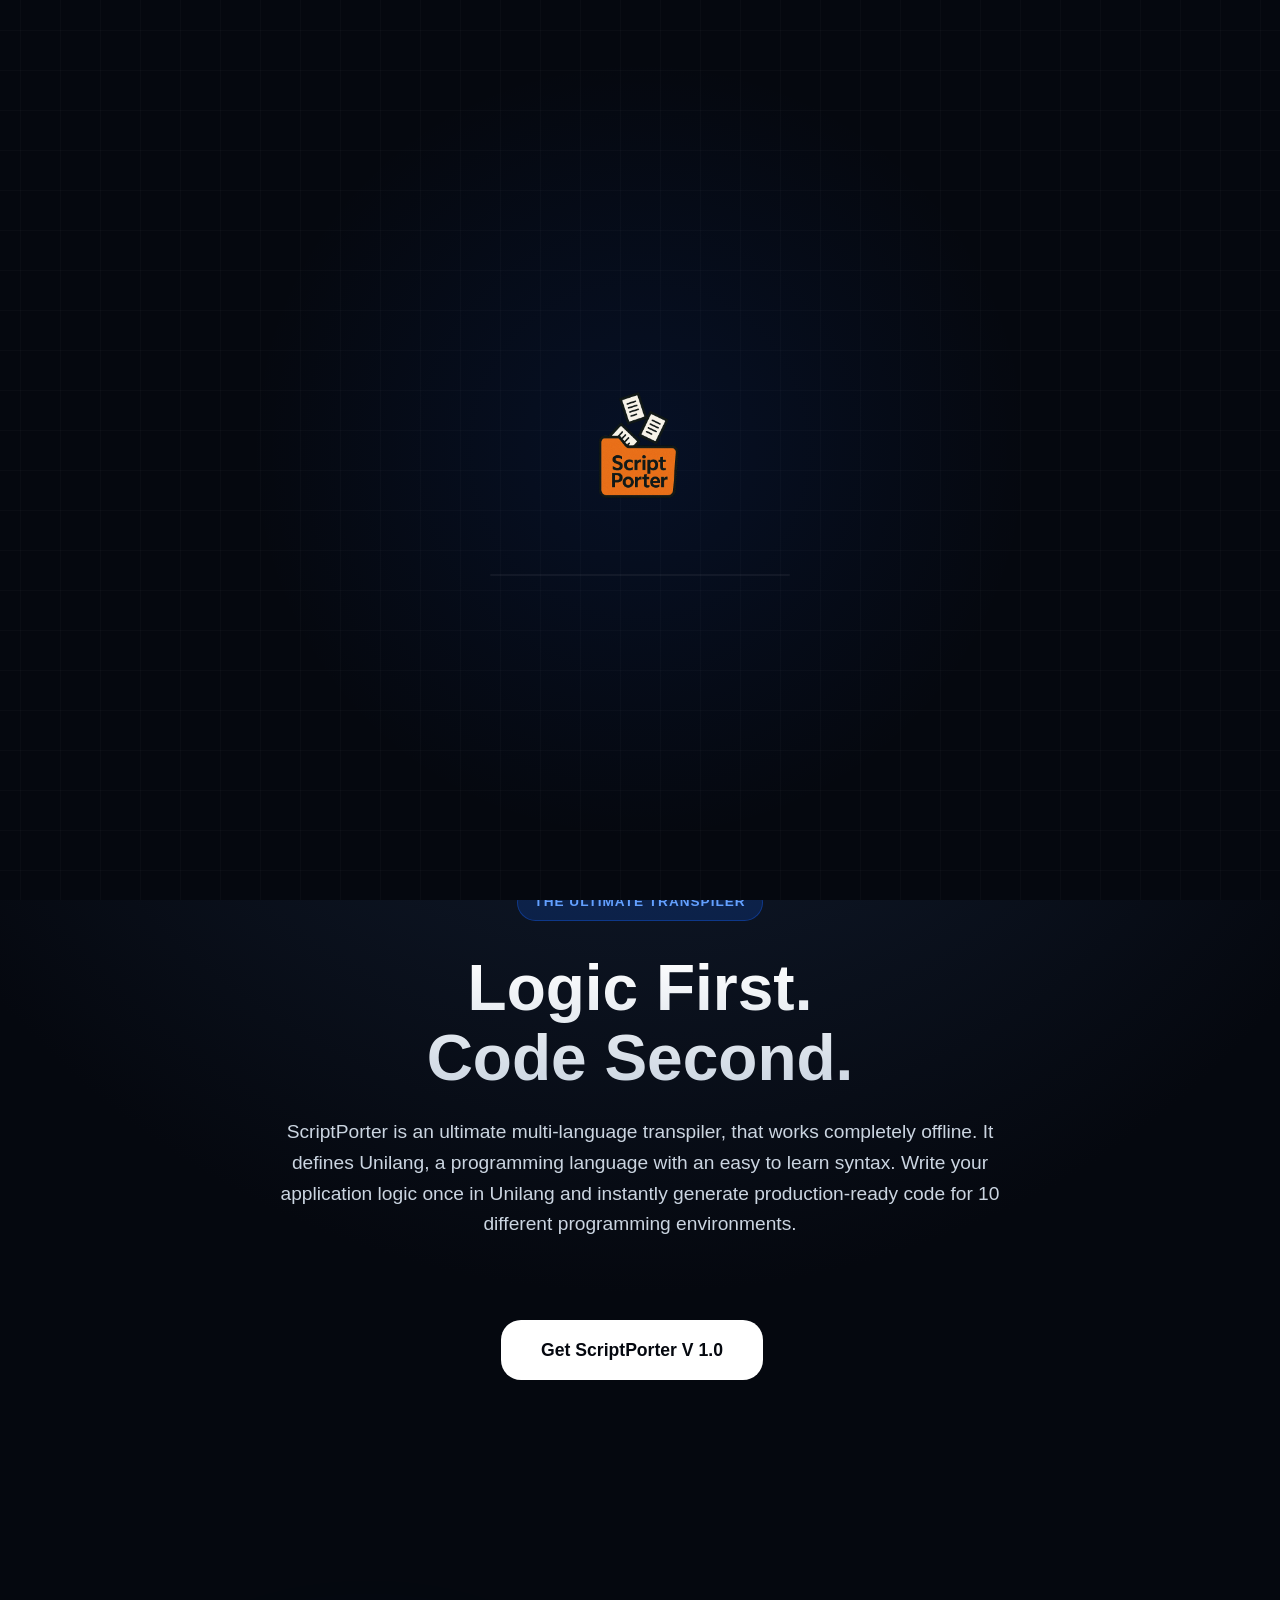
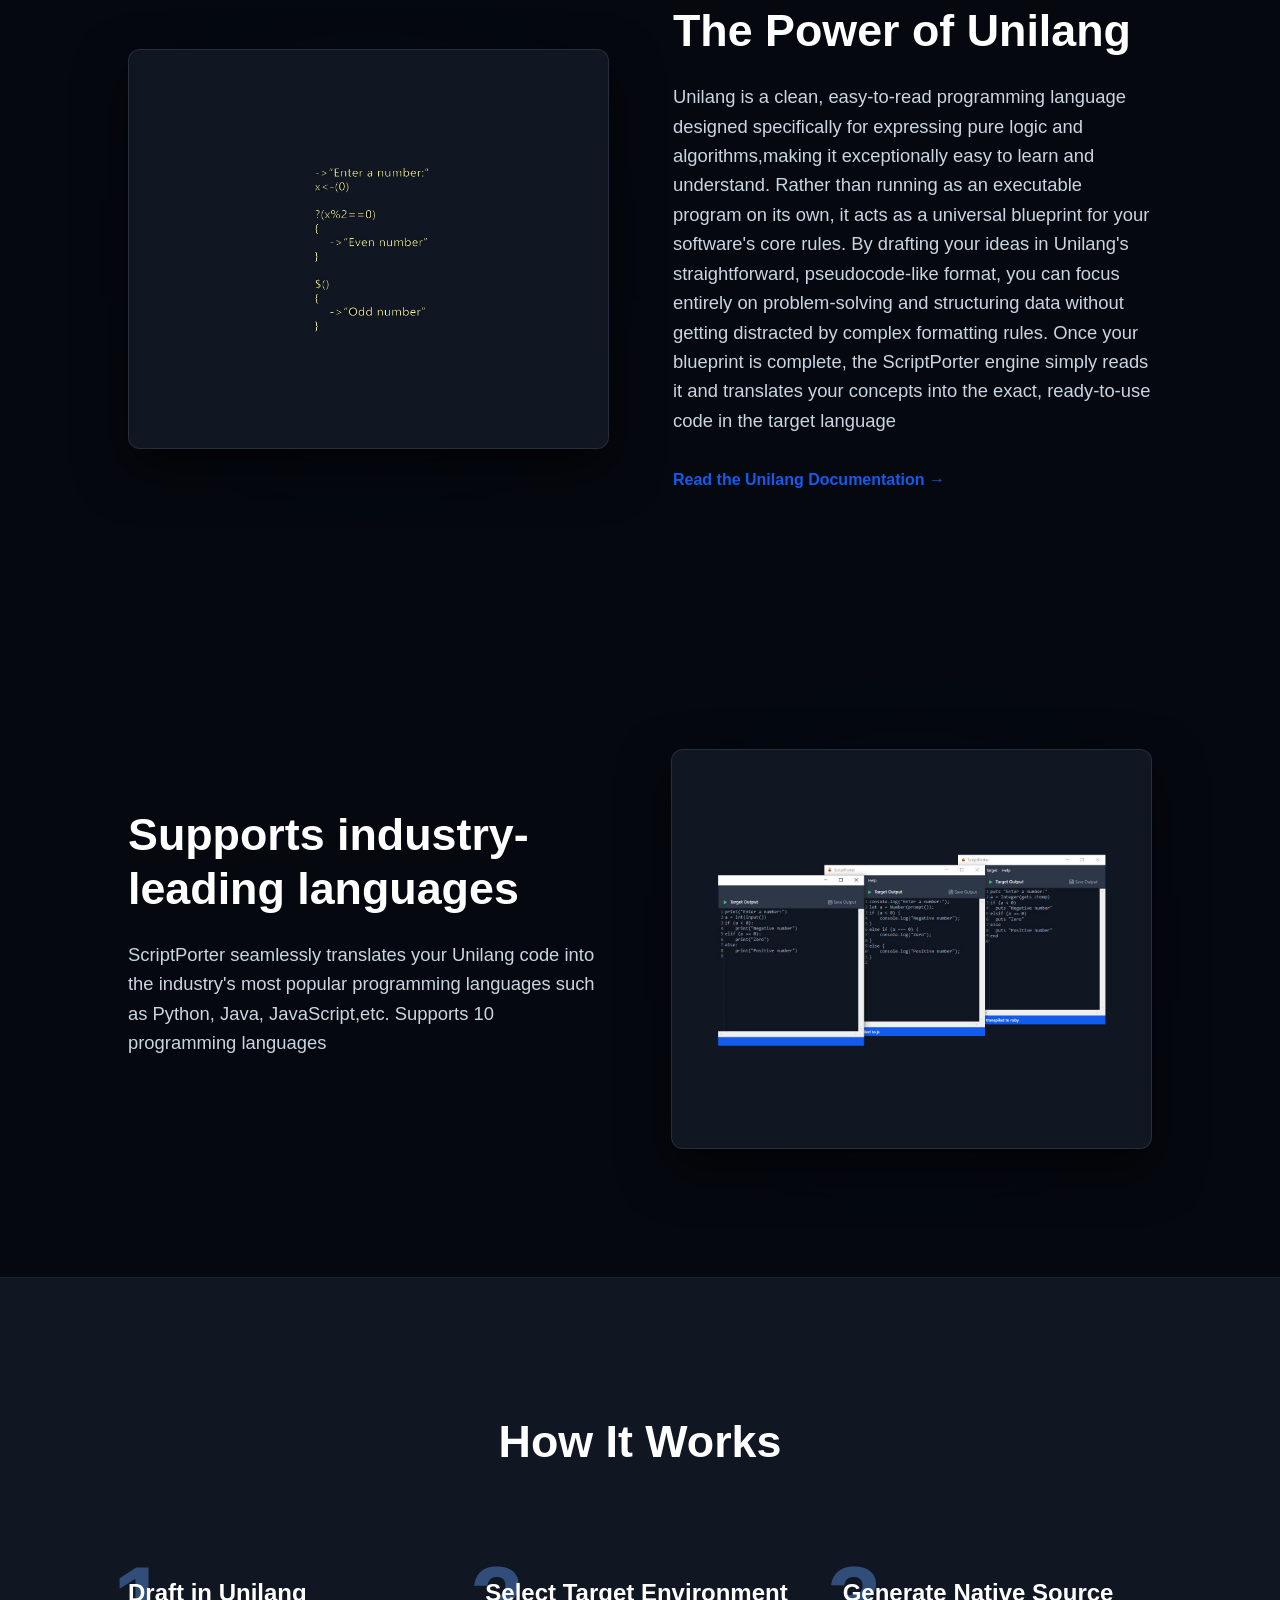
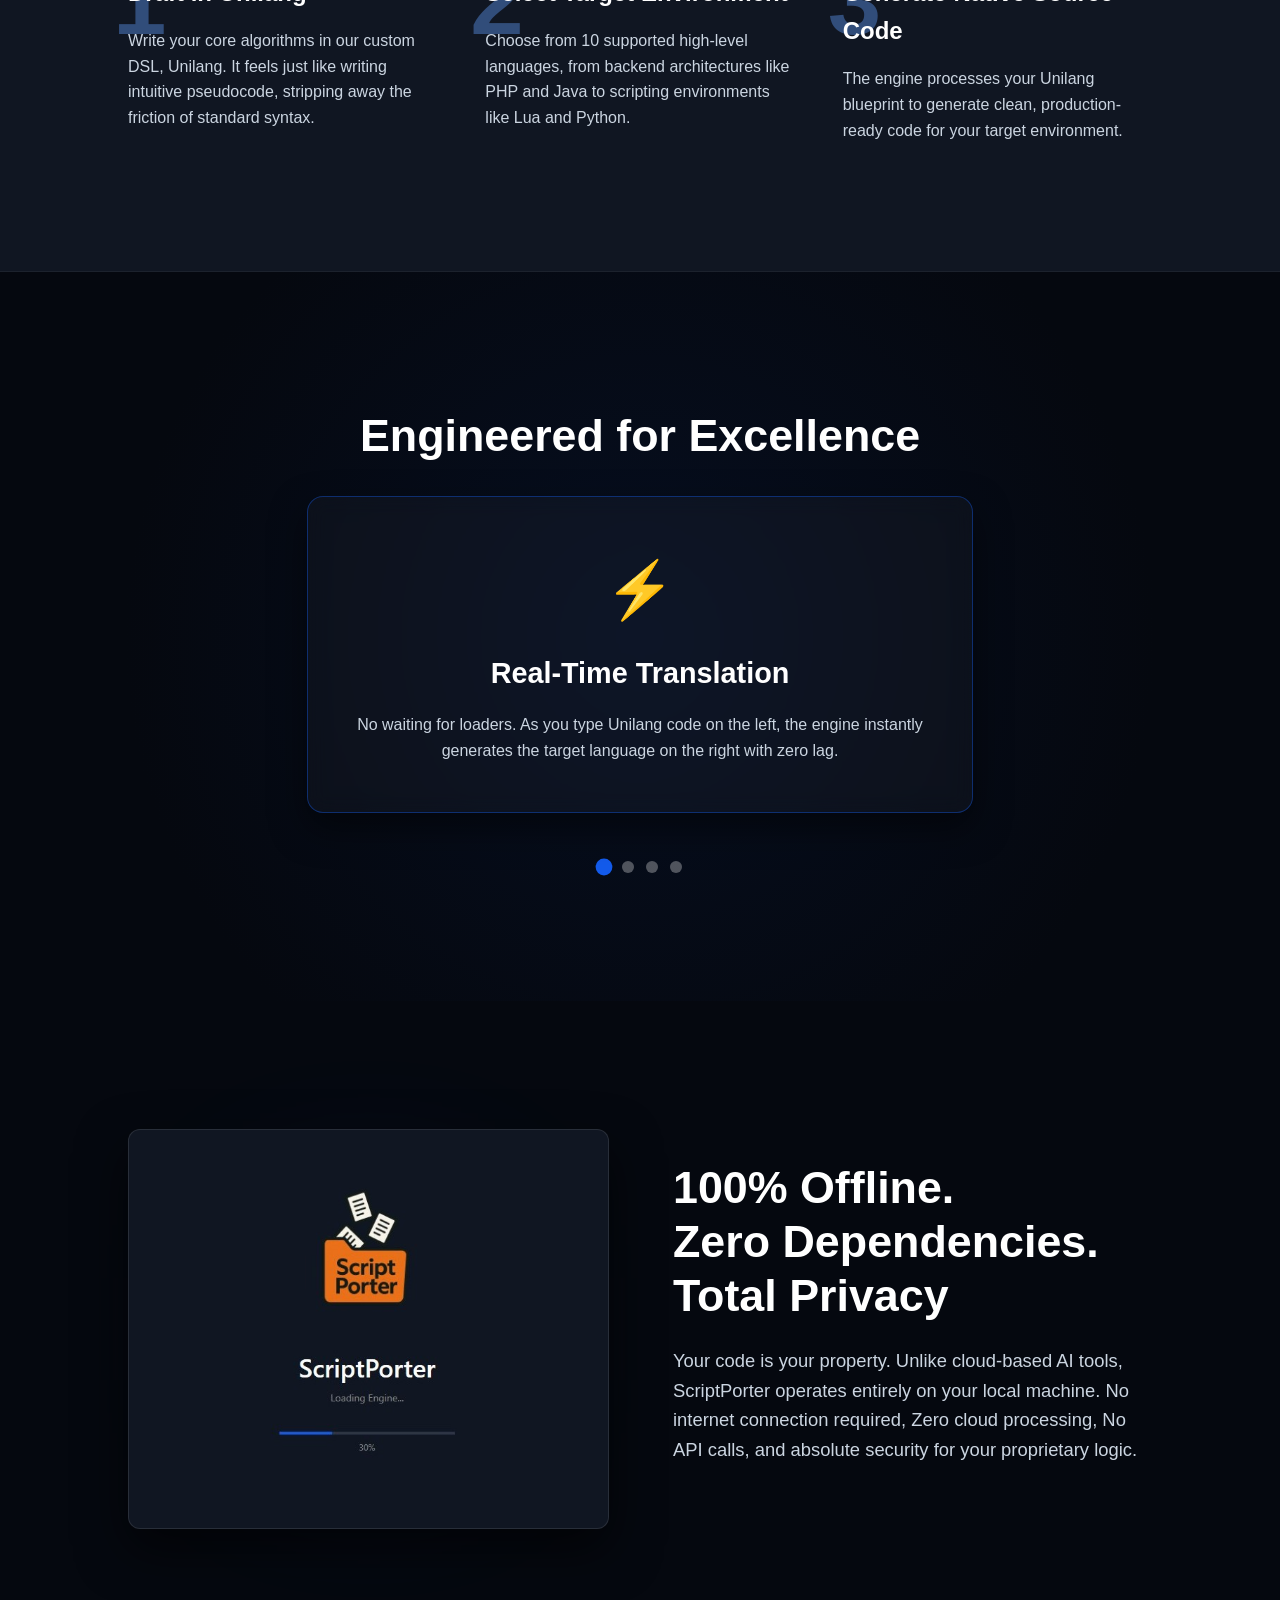
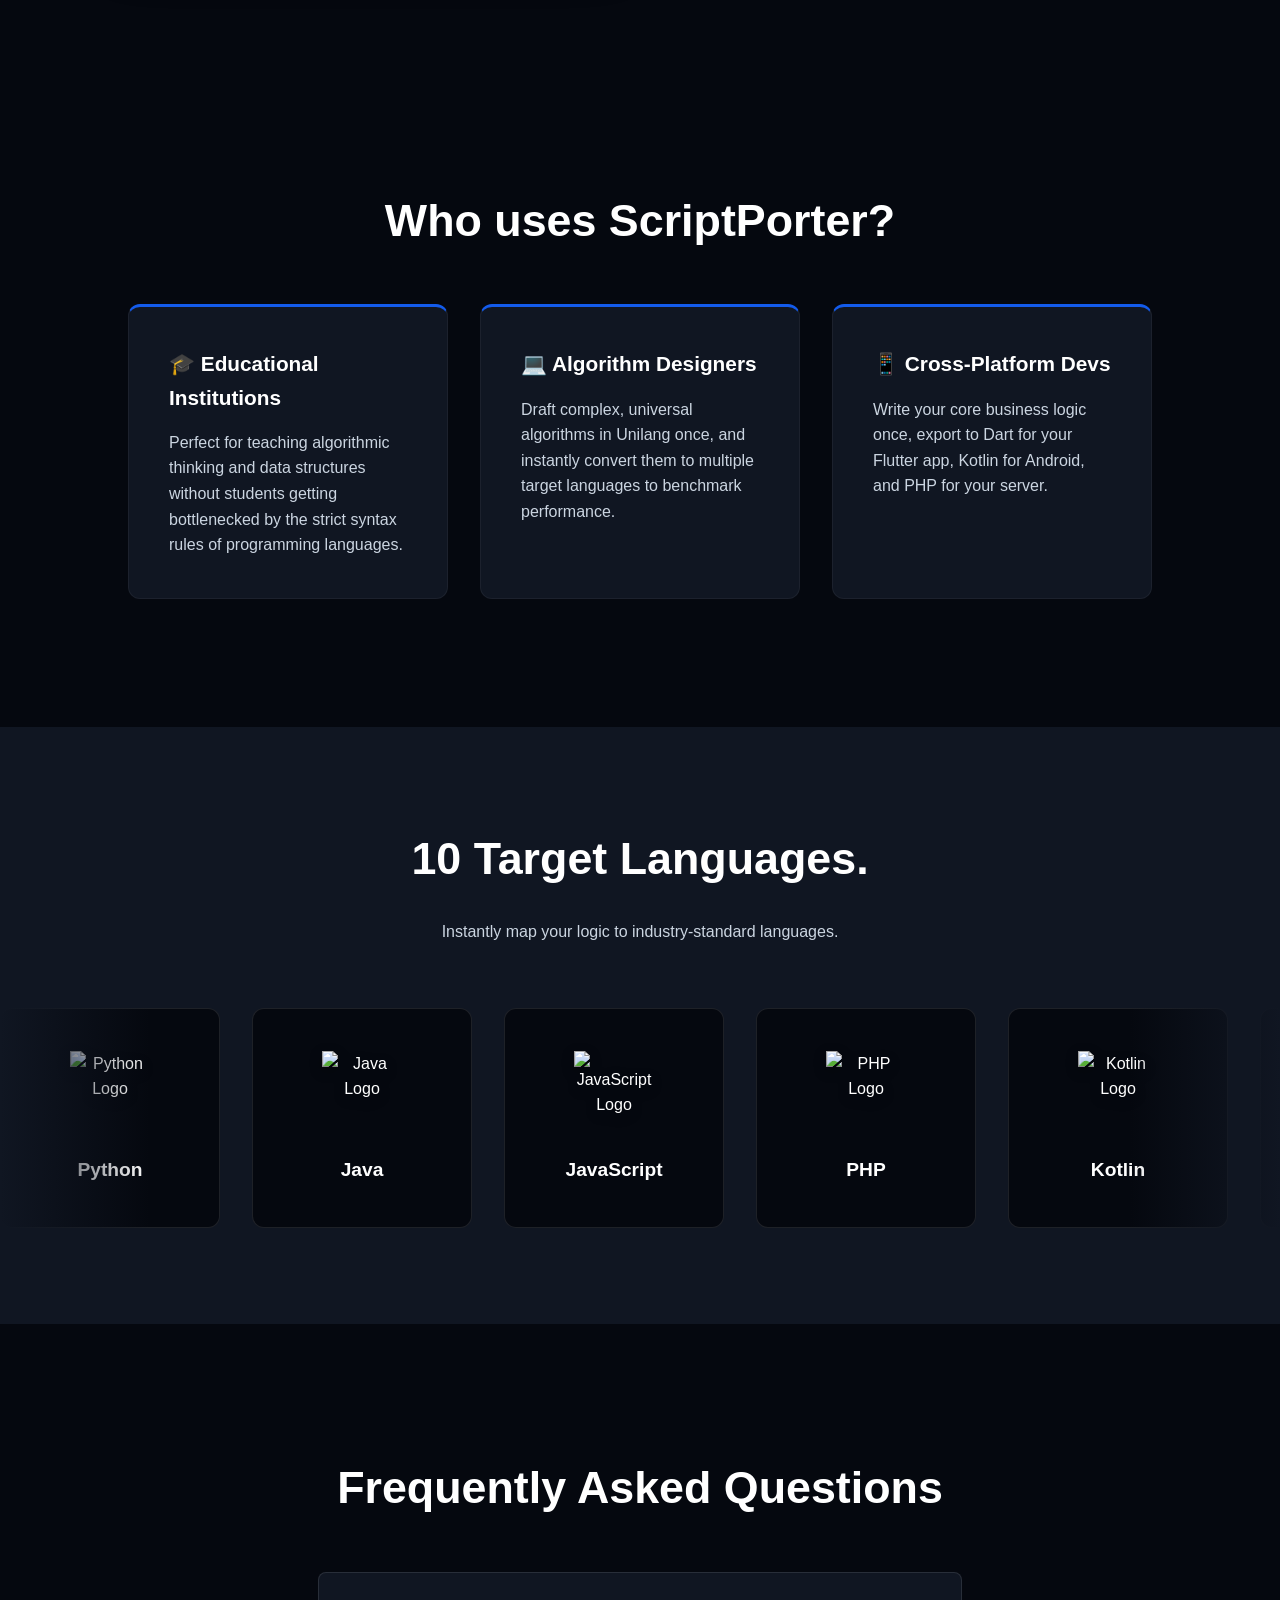
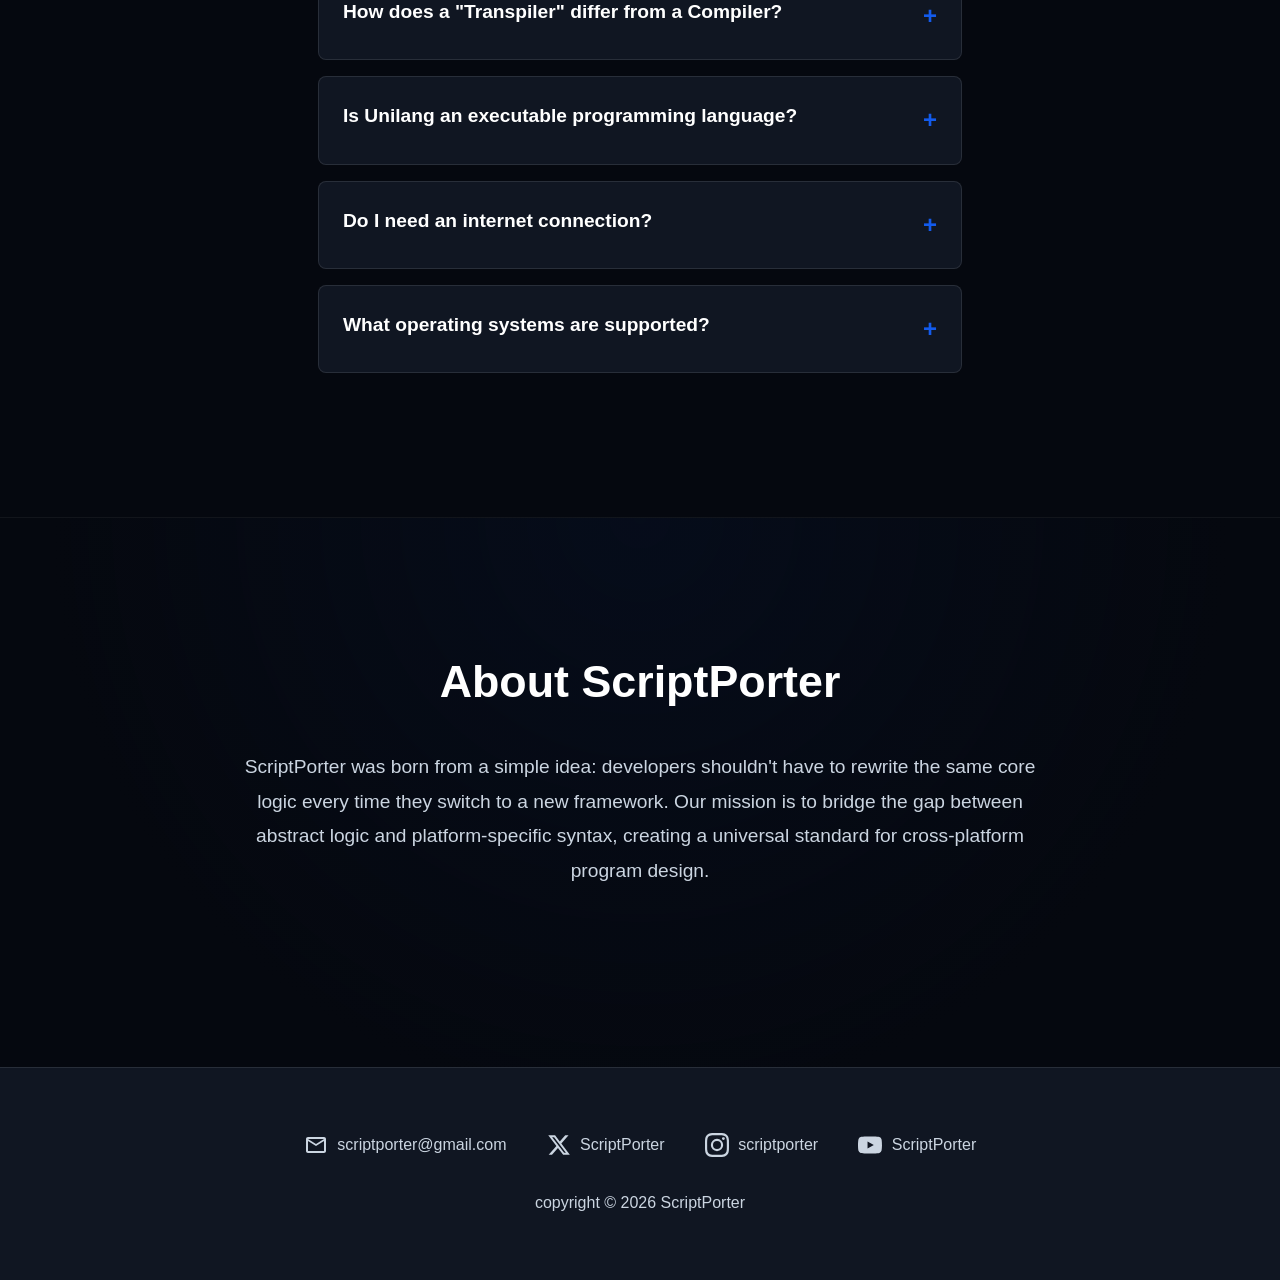
==== index.html @ d557ee8b "Update 2.html" ====
<!DOCTYPE html>
<html lang="en">
<head>
    <meta charset="UTF-8">
    <meta name="viewport" content="width=device-width, initial-scale=1.0">
    <title>ScriptPorter | The Ultimate Translator</title>
    
    <link rel="icon" type="image/x-icon" href="icon.ico">

    <style>
        :root {
            --bg-deep: #05080f;
            --bg-surface: #101622;
            --accent: #135bec;
            --accent-glow: rgba(19, 91, 236, 0.5);
            --text-main: #ffffff;
            --text-muted: #cbd5e1; 
        }

        * {
            margin: 0;
            padding: 0;
            box-sizing: border-box;
            font-family: 'Segoe UI', -apple-system, BlinkMacSystemFont, sans-serif;
        }

        body.loading, body.menu-open, body.modal-open {
            overflow: hidden;
        }

        body {
            background-color: var(--bg-deep);
            color: var(--text-main);
            overflow-x: hidden;
            line-height: 1.6;
        }

        
        #loader-splash {
            position: fixed;
            top: 0;
            left: 0;
            width: 100vw;
            height: 100dvh;
            background-color: var(--bg-deep); 
            background-image: 
                radial-gradient(circle at center, rgba(19, 91, 236, 0.1) 0%, transparent 50%),
                linear-gradient(rgba(255,255,255,0.02) 1px, transparent 1px),
                linear-gradient(90deg, rgba(255,255,255,0.02) 1px, transparent 1px);
            background-size: 100% 100%, 40px 40px, 40px 40px;
            background-position: center center;
            z-index: 9999;
            display: flex;
            justify-content: center;
            align-items: center;
            transition: opacity 0.6s ease-in-out, visibility 0.6s;
        }

        #loader-splash.hidden {
            opacity: 0;
            visibility: hidden;
        }

        .loader-content {
            display: flex;
            flex-direction: column;
            align-items: center;
            gap: 20px;
        }

        .diamond-loader-wrapper {
            position: relative;
            width: 250px; 
            height: 250px; 
            display: flex;
            justify-content: center;
            align-items: center;
        }

        .diamond-svg {
            position: absolute;
            width: 100%;
            height: 100%;
            z-index: 3;
            overflow: visible; 
            animation: diamondRotateScale 2.4s cubic-bezier(0.4, 0, 0.2, 1) forwards;
        }

        .diamond-half {
            filter: drop-shadow(0 0 8px var(--accent));
        }

        .diamond-half.left {
            animation: slideDiamondLeft 0.8s cubic-bezier(0.2, 0.8, 0.2, 1) forwards;
        }

        .diamond-half.right {
            animation: slideDiamondRight 0.8s cubic-bezier(0.2, 0.8, 0.2, 1) forwards;
        }

        @keyframes slideDiamondLeft {
            0% { transform: translateX(-60px); opacity: 0; }
            100% { transform: translateX(0); opacity: 1; }
        }

        @keyframes slideDiamondRight {
            0% { transform: translateX(60px); opacity: 0; }
            100% { transform: translateX(0); opacity: 1; }
        }

        @keyframes diamondRotateScale {
            0%, 35% { transform: scale(0.9) rotate(0deg); opacity: 1; stroke: #135bec; }
            50% { transform: scale(1.1) rotate(90deg); filter: drop-shadow(0 0 20px #63a0ff); opacity: 1; stroke: #ffffff; }
            80% { transform: scale(1.8) rotate(90deg); opacity: 0; stroke: #135bec; }
            100% { transform: scale(1.8) rotate(90deg); opacity: 0; }
        }

        .diamond-spark {
            position: absolute;
            width: 10px; 
            height: 10px;
            background: #ffffff;
            border-radius: 50%;
            box-shadow: 0 0 30px 15px var(--accent);
            opacity: 0;
            z-index: 4;
            animation: sparkFlash 2.4s cubic-bezier(0.2, 0.8, 0.2, 1) forwards;
        }

        @keyframes sparkFlash {
            0%, 31% { transform: scale(0); opacity: 0; }
            34% { transform: scale(1); opacity: 1; } 
            55% { transform: scale(4); opacity: 0; } 
            100% { opacity: 0; }
        }

        .diamond-logo {
            position: absolute;
            width: 160px; 
            height: auto;
            z-index: 2;
            opacity: 0;
            animation: revealLogo 2.4s cubic-bezier(0.4, 0, 0.2, 1) forwards;
        }

        @keyframes revealLogo {
            0%, 40% { transform: scale(0.5); opacity: 0; filter: blur(10px); }
            60% { transform: scale(1.1); opacity: 1; filter: blur(0px) drop-shadow(0 0 20px rgba(19, 91, 236, 0.6)); }
            100% { transform: scale(1); opacity: 1; filter: blur(0px) drop-shadow(0 0 0px transparent); }
        }

        .loader-bar-container {
            width: 300px; 
            height: 2px;
            background: rgba(255, 255, 255, 0.05);
            border-radius: 2px;
            position: relative;
            overflow: hidden;
            margin-top: -20px; 
        }

        .loader-bar-container::after {
            content: '';
            position: absolute;
            top: 0; 
            left: 50%;
            height: 100%;
            width: 0;
            background: var(--accent);
            box-shadow: 0 0 15px var(--accent), 0 0 30px var(--accent);
            transform: translateX(-50%);
            animation: expandBar 2.4s cubic-bezier(0.8, 0, 0.2, 1) forwards;
        }

        @keyframes expandBar {
            0% { width: 0; opacity: 0; }
            30% { opacity: 1; }
            90% { width: 100%; opacity: 1; }
            100% { width: 100%; opacity: 0; } 
        }

    
        header {
            position: fixed;
            top: 0;
            width: 100%;
            padding: 1.2rem 5%;
            display: flex;
            justify-content: space-between;
            align-items: center;
            background: rgba(5, 8, 15, 0.85);
            backdrop-filter: blur(12px);
            -webkit-backdrop-filter: blur(12px);
            border-bottom: 1px solid rgba(255, 255, 255, 0.1);
            z-index: 2000;
        }

        .header-left {
            display: flex;
            align-items: center;
            gap: 20px;
        }

        .menu-toggle {
            display: none;
            width: 28px;
            height: 20px;
            position: relative;
            cursor: pointer;
            z-index: 2001;
        }

        .menu-toggle span {
            display: block;
            position: absolute;
            height: 3px;
            width: 100%;
            background: var(--text-main);
            border-radius: 3px;
            opacity: 1;
            left: 0;
            transform: rotate(0deg);
            transition: 0.3s ease-in-out;
        }

        .menu-toggle span:nth-child(1) { top: 0px; }
        .menu-toggle span:nth-child(2) { top: 8px; }
        .menu-toggle span:nth-child(3) { top: 16px; }

        .menu-toggle.active span:nth-child(1) { top: 8px; transform: rotate(135deg); }
        .menu-toggle.active span:nth-child(2) { opacity: 0; left: -20px; }
        .menu-toggle.active span:nth-child(3) { top: 8px; transform: rotate(-135deg); }

        .logo {
            font-size: 1.5rem;
            font-weight: 700;
            color: var(--text-main);
            text-decoration: none;
            letter-spacing: 1px;
        }

        .nav-links {
            display: flex;
            gap: 2.5rem;
            align-items: center;
        }

        .nav-links a {
            color: var(--text-muted);
            text-decoration: none;
            font-size: 0.95rem;
            font-weight: 500;
            transition: color 0.3s;
            cursor: pointer;
        }

        .nav-links a:hover { color: var(--text-main); }

        .btn-download {
            display: inline-block;
            background: var(--text-main);
            color: var(--bg-deep) !important;
            padding: 0.5rem 1.2rem;
            border-radius: 20px;
            font-weight: 600;
            text-decoration: none; 
            transition: all 0.3s ease;
        }

        .btn-download:hover {
            background: var(--accent);
            color: var(--text-main) !important;
            box-shadow: 0 0 15px var(--accent-glow);
        }

        
        .mobile-nav-overlay {
            position: fixed;
            top: 0;
            left: 0;
            width: 100vw;
            height: 100vh;
            background: rgba(5, 8, 15, 0.98);
            backdrop-filter: blur(20px);
            -webkit-backdrop-filter: blur(20px);
            z-index: 1500;
            display: flex;
            flex-direction: column;
            justify-content: center;
            align-items: center;
            gap: 2.5rem;
            opacity: 0;
            visibility: hidden;
            transition: opacity 0.4s ease, visibility 0.4s;
        }

        .mobile-nav-overlay.active { opacity: 1; visibility: visible; }
        .mobile-nav-overlay a { color: var(--text-main); font-size: 1.8rem; font-weight: 600; text-decoration: none; transition: color 0.3s, transform 0.3s; cursor: pointer; }
        .mobile-nav-overlay a:hover { color: var(--accent); transform: scale(1.1); }
        .mobile-nav-overlay .btn-download { margin-top: 1rem; font-size: 1.3rem; padding: 0.8rem 2.5rem; }

        
        .modal-overlay {
            position: fixed;
            top: 0; left: 0;
            width: 100vw; height: 100vh;
            background: rgba(5, 8, 15, 0.85);
            backdrop-filter: blur(10px);
            -webkit-backdrop-filter: blur(10px);
            z-index: 3000;
            display: flex;
            justify-content: center;
            align-items: center;
            opacity: 0;
            visibility: hidden;
            transition: opacity 0.4s ease, visibility 0.4s ease;
        }

        .modal-overlay.active { opacity: 1; visibility: visible; }

        .modal-box {
            background: var(--bg-surface);
            padding: 3rem 2.5rem;
            border-radius: 16px;
            border: 1px solid rgba(255, 255, 255, 0.1);
            max-width: 500px;
            width: 90%;
            text-align: center;
            box-shadow: 0 25px 50px rgba(0,0,0,0.6);
            transform: translateY(30px) scale(0.95);
            transition: transform 0.4s cubic-bezier(0.2, 0.8, 0.2, 1);
        }

        .modal-overlay.active .modal-box { transform: translateY(0) scale(1); }

        .modal-icon {
            font-size: 3rem;
            margin-bottom: 1rem;
            animation: floatHeart 2s ease-in-out infinite alternate;
        }

        @keyframes floatHeart {
            0% { transform: translateY(0); }
            100% { transform: translateY(-8px); }
        }

        .modal-box h3 { color: var(--text-main); font-size: 1.6rem; margin-bottom: 1rem; line-height: 1.3; }
        .modal-box p { color: var(--text-muted); margin-bottom: 1.5rem; font-size: 1.05rem; line-height: 1.6; }
        .modal-box strong { color: var(--text-main); }

        .modal-actions {
            display: flex;
            justify-content: center;
            gap: 1.2rem;
            margin-top: 2rem;
            flex-wrap: wrap;
        }

        .btn-cancel {
            background: transparent;
            color: var(--text-main);
            border: 1px solid rgba(255, 255, 255, 0.2);
            padding: 0.8rem 1.8rem;
            border-radius: 30px;
            cursor: pointer;
            font-size: 1rem;
            font-weight: 600;
            transition: all 0.3s;
        }

        .btn-cancel:hover { background: rgba(255, 255, 255, 0.1); }

        .btn-proceed {
            background: var(--accent);
            color: var(--text-main);
            padding: 0.8rem 1.8rem;
            border-radius: 30px;
            text-decoration: none;
            font-size: 1rem;
            font-weight: 600;
            transition: all 0.3s;
            box-shadow: 0 0 15px var(--accent-glow);
        }

        .btn-proceed:hover {
            transform: translateY(-2px);
            box-shadow: 0 0 25px var(--accent-glow);
        }

        
        section {
            min-height: auto;
            display: flex;
            flex-direction: column;
            justify-content: center;
            padding: 6rem 10%;
            position: relative;
        }

        
        .hero {
            text-align: center;
            align-items: center;
            background: radial-gradient(circle at 50% 30%, #152238 0%, var(--bg-deep) 70%);
            isolation: isolate; 
            padding-top: 10rem;
            min-height: 100vh;
        }

        .hero-logo {
            width: 700px;
            max-width: 90vw; 
            height: auto;
            margin-bottom: 1.5rem;
            filter: drop-shadow(0 0 25px rgba(19, 91, 236, 0.6)); 
        }

        .hero-badge {
            background: rgba(19, 91, 236, 0.2);
            color: #63a0ff;
            padding: 0.4rem 1rem;
            border-radius: 50px;
            font-size: 0.85rem;
            font-weight: 600;
            letter-spacing: 1px;
            margin-bottom: 2rem;
            border: 1px solid rgba(19, 91, 236, 0.4);
        }

        .hero h1 {
            font-size: 4rem;
            line-height: 1.1;
            font-weight: 800;
            margin-bottom: 1.5rem;
            background: linear-gradient(180deg, #ffffff 0%, #cbd5e1 100%);
            -webkit-background-clip: text;
            -webkit-text-fill-color: transparent;
        }

        .hero p {
            font-size: 1.2rem;
            color: var(--text-muted);
            max-width: 750px;
            margin-bottom: 3rem;
        }

       
        .showcase {
            display: flex;
            flex-direction: row;
            align-items: center;
            gap: 4rem;
            padding: 8rem 10%;
        }

        .showcase.reverse { flex-direction: row-reverse; }
        .showcase-content { flex: 1; }
        .showcase-content h2 { font-size: 2.8rem; margin-bottom: 1.5rem; line-height: 1.2; }
        .showcase-content p { font-size: 1.15rem; color: var(--text-muted); margin-bottom: 2rem; }

        .showcase-visual {
            flex: 1;
            height: 400px;
            background: var(--bg-surface);
            border-radius: 12px;
            border: 1px solid rgba(255, 255, 255, 0.1);
            box-shadow: 0 20px 50px rgba(0,0,0,0.6);
            display: flex;
            align-items: center;
            justify-content: center;
            position: relative;
        }

        .showcase-visual::before {
            content: '';
            position: absolute;
            width: 150px;
            height: 150px;
            background: var(--accent);
            filter: blur(100px);
            opacity: 0.35;
            z-index: -1;
        }

       
        .showcase-visual img {
            width: 100%;
            height: 100%;
            object-fit: contain; 
            padding: 1.5rem;
            border-radius: 11px; 
            position: relative;
            z-index: 1; 
        }

       
        .how-it-works {
            text-align: center;
            background: var(--bg-surface);
            padding: 8rem 10%;
            border-top: 1px solid rgba(255,255,255,0.05);
            border-bottom: 1px solid rgba(255,255,255,0.05);
        }

        .how-it-works h2 { font-size: 2.8rem; margin-bottom: 3rem; }
        .steps-grid { display: grid; grid-template-columns: repeat(auto-fit, minmax(250px, 1fr)); gap: 3rem; margin-top: 3rem; }
        .step-card { text-align: left; position: relative; }
        .step-number { font-size: 6rem; font-weight: 900; color: rgba(99, 160, 255, 0.4); position: absolute; top: -50px; left: -15px; z-index: 0; }
        .step-card h3 { font-size: 1.5rem; margin-bottom: 1rem; position: relative; z-index: 1; }
        .step-card p { color: var(--text-muted); position: relative; z-index: 1; }

     
        .feature-carousel-section {
            text-align: center;
            background: radial-gradient(circle at center, rgba(19, 91, 236, 0.08) 0%, var(--bg-deep) 70%);
            padding: 8rem 10%;
        }

        .feature-carousel-section h2 { font-size: 2.8rem; margin-bottom: 1.5rem; }

        .carousel-container {
            max-width: 800px;
            margin: 0 auto;
            display: grid; 
            grid-template-areas: "stack"; 
            touch-action: pan-y; 
            cursor: grab;
        }
        
        .carousel-container:active { cursor: grabbing; }

        .carousel-slide {
            grid-area: stack;
            opacity: 0;
            transform: translateY(30px) scale(0.95);
            transition: all 0.6s cubic-bezier(0.25, 0.1, 0.25, 1);
            pointer-events: none;
            background: rgba(255, 255, 255, 0.03);
            border: 1px solid rgba(255, 255, 255, 0.1);
            border-radius: 16px;
            padding: 3rem 2rem;
            display: flex;
            flex-direction: column;
            justify-content: center;
            align-items: center;
            text-align: center;
            backdrop-filter: blur(10px);
        }

        .carousel-slide.active {
            opacity: 1;
            transform: translateY(0) scale(1);
            pointer-events: all;
            box-shadow: 0 15px 35px rgba(0,0,0,0.5);
            border-color: rgba(19, 91, 236, 0.4);
            z-index: 2; 
        }

        .carousel-icon { font-size: 3.5rem; margin-bottom: 1rem; }
        .carousel-slide h3 { font-size: 1.8rem; margin-bottom: 1rem; }
        .carousel-slide p { color: var(--text-muted); max-width: 600px; }

        .carousel-dots {
            display: flex;
            justify-content: center;
            gap: 12px;
            margin-top: 3rem;
        }

        .dot {
            cursor: pointer;
            height: 12px;
            width: 12px;
            background-color: rgba(255, 255, 255, 0.3);
            border-radius: 50%;
            transition: all 0.3s ease;
        }

        .dot.active, .dot:hover { background-color: var(--accent); transform: scale(1.4); }

        
        .audience-section { padding: 8rem 10%; text-align: center; }
        .audience-section h2 { font-size: 2.8rem; margin-bottom: 3rem; }
        .audience-grid { display: grid; grid-template-columns: repeat(auto-fit, minmax(280px, 1fr)); gap: 2rem; }

        .audience-card {
            background: var(--bg-surface);
            padding: 2.5rem;
            border-radius: 12px;
            border-top: 3px solid var(--accent);
            text-align: left;
            border-left: 1px solid rgba(255,255,255,0.05);
            border-right: 1px solid rgba(255,255,255,0.05);
            border-bottom: 1px solid rgba(255,255,255,0.05);
        }

        .audience-card h3 { font-size: 1.3rem; margin-bottom: 1rem; color: var(--text-main); }
        .audience-card p { color: var(--text-muted); font-size: 1rem; }

        
        .marquee-section { padding: 6rem 0; text-align: center; overflow: hidden; background: var(--bg-surface); }
        .marquee-section h2 { font-size: 2.8rem; margin-bottom: 1.5rem; }
        .marquee-section p { color: var(--text-muted); margin-bottom: 4rem; }

        .marquee-container { width: 100vw; overflow: hidden; position: relative; }
        .marquee-container::before, .marquee-container::after { content: ''; position: absolute; top: 0; width: 150px; height: 100%; z-index: 2; pointer-events: none; }
        .marquee-container::before { left: 0; background: linear-gradient(to right, var(--bg-surface) 0%, transparent 100%); }
        .marquee-container::after { right: 0; background: linear-gradient(to left, var(--bg-surface) 0%, transparent 100%); }
        .marquee-track { display: flex; gap: 2rem; width: max-content; animation: scroll-left 35s linear infinite; }
        .marquee-track:hover { animation-play-state: paused; }

        .marquee-card {
            width: 220px;
            height: 220px;
            background: var(--bg-deep);
            border: 1px solid rgba(255, 255, 255, 0.1);
            border-radius: 12px;
            padding: 1.5rem;
            display: flex;
            flex-direction: column;
            align-items: center;
            justify-content: center;
            gap: 1.5rem;
            transition: transform 0.3s ease, border-color 0.3s ease;
        }

        .marquee-card:hover { transform: translateY(-5px); border-color: var(--accent); }
        .marquee-card img { width: 80px; height: 80px; object-fit: contain; filter: drop-shadow(0 4px 6px rgba(0,0,0,0.3)); }
        .marquee-card h3 { color: var(--text-main); font-size: 1.2rem; margin: 0; }

        @keyframes scroll-left { 0% { transform: translateX(0); } 100% { transform: translateX(-50%); } }

       
        .faq-section { padding: 8rem 10%; max-width: 900px; margin: 0 auto; }
        .faq-section h2 { text-align: center; font-size: 2.8rem; margin-bottom: 3rem; }
        details { background: var(--bg-surface); margin-bottom: 1rem; border-radius: 8px; border: 1px solid rgba(255,255,255,0.1); }
        summary { padding: 1.5rem; font-size: 1.2rem; font-weight: 600; cursor: pointer; list-style: none; display: flex; justify-content: space-between; }
        summary::-webkit-details-marker { display: none; }
        summary::after { content: '+'; color: var(--accent); font-size: 1.5rem; }
        details[open] summary::after { content: '-'; }
        details p { padding: 0 1.5rem 1.5rem; color: var(--text-muted); border-top: 1px solid rgba(255,255,255,0.05); margin-top: 1rem; padding-top: 1rem; }

        
        .about-section { padding: 8rem 10%; text-align: center; background: radial-gradient(circle at top, rgba(19, 91, 236, 0.05) 0%, var(--bg-deep) 70%); border-top: 1px solid rgba(255, 255, 255, 0.05); }
        .about-section h2 { font-size: 2.8rem; margin-bottom: 2rem; }
        .about-section p { font-size: 1.2rem; color: var(--text-muted); max-width: 800px; margin: 0 auto; line-height: 1.8; }
        .dev-team { display: flex; justify-content: center; gap: 2.5rem; margin-top: 4rem; flex-wrap: wrap; }
        
        .dev-profile {
            background: var(--bg-surface);
            padding: 2rem 3rem;
            border-radius: 12px;
            border: 1px solid rgba(255, 255, 255, 0.1);
            min-width: 220px;
            transition: transform 0.3s ease, border-color 0.3s ease;
        }

        .dev-profile:hover { transform: translateY(-5px); border-color: var(--accent); }
        .dev-profile h4 { color: var(--text-main); font-size: 1.3rem; margin-bottom: 0.5rem; }
        .dev-profile span { color: var(--accent); font-size: 0.85rem; font-weight: 700; text-transform: uppercase; letter-spacing: 1px; }

        
        .reveal { opacity: 0; transform: translateY(40px); transition: all 0.8s ease; }
        .reveal.active { opacity: 1; transform: translateY(0); }
        footer { text-align: center; padding: 4rem 2rem; color: var(--text-muted); border-top: 1px solid rgba(255, 255, 255, 0.1); background: var(--bg-surface); }
        
       
        .social-links { 
            display: flex; 
            justify-content: center; 
            flex-wrap: wrap;
            gap: 2.5rem; 
            margin-bottom: 2rem; 
        }
        .social-link-item {
            display: flex;
            align-items: center;
            gap: 0.6rem;
            color: var(--text-muted);
            text-decoration: none;
            font-size: 1rem;
            font-weight: 500;
            transition: color 0.3s ease;
        }
        .social-icon { 
            fill: currentColor; 
            width: 24px; 
            height: 24px; 
            transition: transform 0.3s ease, filter 0.3s ease; 
        }
        .social-link-item:hover { color: var(--accent); }
        .social-link-item:hover .social-icon { transform: translateY(-4px); filter: drop-shadow(0 4px 8px rgba(19, 91, 236, 0.4)); }

        .action-link { color: var(--accent); text-decoration: none; font-weight: 600; border-bottom: 2px solid transparent; transition: all 0.3s; }
        .action-link:hover { border-bottom-color: var(--accent); }

        @media (max-width: 900px) {
            .hero h1 { font-size: 3rem; }
            .showcase, .showcase.reverse { flex-direction: column; text-align: center; }
            .nav-links { display: none !important; }
            .menu-toggle { display: block !important; }
            .social-links { gap: 1.5rem; flex-direction: column; align-items: center; }
        }
    </style>
</head>
<body class="loading">

    <div id="loader-splash">
        <div class="loader-content">
            <div class="diamond-loader-wrapper">
                <svg class="diamond-svg" viewBox="0 0 100 100">
                    <path class="diamond-half left" d="M 50 4 L 4 50 L 50 96" fill="none" stroke="#135bec" stroke-width="4" stroke-linecap="round" stroke-linejoin="round"/>
                    <path class="diamond-half right" d="M 50 4 L 96 50 L 50 96" fill="none" stroke="#135bec" stroke-width="4" stroke-linecap="round" stroke-linejoin="round"/>
                </svg>
                <div class="diamond-spark"></div>
                <img src="logo.png" alt="Loading ScriptPorter" class="diamond-logo">
            </div>
            <div class="loader-bar-container"></div>
        </div>
    </div>

    <div class="modal-overlay" id="donate-modal">
        <div class="modal-box">
            <div class="modal-icon">❤️</div>
            <h3>Thank you for your generosity!</h3>
            <p>ScriptPorter is 100% free and we do not accept donations for ourselves.</p>
            <p>However, if you would like to support a great cause, we encourage you to donate to the <strong>International Rescue Committee (IRC)</strong> to help families affected by crises around the world.</p>
            <div class="modal-actions">
                <button class="btn-cancel" id="close-modal">Maybe Later</button>
                <a href="https://help.rescue.org/donate" target="_blank" class="btn-proceed" id="proceed-donate">Proceed to IRC</a>
            </div>
        </div>
    </div>

    <header>
        <div class="header-left">
            <div class="menu-toggle" id="mobile-menu-btn">
                <span></span>
                <span></span>
                <span></span>
            </div>
            <a href="#" class="logo">ScriptPorter</a>
        </div>

        <nav class="nav-links">
            <a href="#about">About</a>
            <a href="Documentation.pdf" target="_blank">Learn Unilang</a>
            <a href="#donate" class="donate-trigger">Donate</a>
            <a href="download.html" class="btn-download">Download Now</a>
        </nav>
    </header>

    <div class="mobile-nav-overlay" id="mobile-nav">
        <a href="#about" class="mobile-link">About</a>
        <a href="Documentation.pdf" target="_blank" class="mobile-link">Learn Unilang</a>
        <a href="#donate" class="mobile-link donate-trigger">Donate</a>
        <a href="download.html" class="mobile-link btn-download">Download Free</a>
    </div>

    <section class="hero reveal">
        <img src="logo.png" alt="ScriptPorter Engine" class="hero-logo" onerror="this.style.display='none'">
        
        <div class="hero-badge">THE ULTIMATE TRANSPILER</div>
        <h1>Logic First.<br>Code Second.</h1>
        <p>ScriptPorter is an ultimate multi-language transpiler, that works completely offline. It defines Unilang, a programming language with an easy to learn syntax. Write your application logic once in Unilang and instantly generate production-ready code for 10 different programming environments.</p>

        <div style="margin-top: 2rem;">
            <a href="download.html" class="btn-download" style="padding: 1rem 2.5rem; font-size: 1.1rem; margin-right: 1rem;">Get ScriptPorter V 1.0</a>
        </div>
    </section>

    <section class="showcase reverse reveal">
        <div class="showcase-content">
            <h2>The Power of Unilang</h2>
            <p>Unilang is a clean, easy-to-read programming language designed specifically for expressing pure logic and algorithms,making it exceptionally easy to learn and understand. Rather than running as an executable program on its own, it acts as a universal blueprint for your software's core rules.
By drafting your ideas in Unilang's straightforward, pseudocode-like format, you can focus entirely on problem-solving and structuring data without getting distracted by complex formatting rules. 
Once your blueprint is complete, the ScriptPorter engine simply reads it and translates your concepts into the exact, ready-to-use code in the target language
</p>
            <a href="Documentation.pdf" target="_blank" class="action-link">Read the Unilang Documentation →</a>
        </div>
        <div class="showcase-visual">
            <img src="1.jpg" alt="Unilang Editor Screenshot">
        </div>
    </section>

    <section class="showcase reveal">
        <div class="showcase-content">
            <h2>Supports industry-leading languages</h2>
            <p>ScriptPorter seamlessly translates your Unilang code into the industry's most popular programming languages such as Python, Java, JavaScript,etc. Supports 10 programming languages</p>
        </div>
        <div class="showcase-visual">
            <img src="2.jpg" alt="Supported Languages">
        </div>
    </section>

    <section class="how-it-works reveal">
        <h2>How It Works</h2>
        <div class="steps-grid">
            <div class="step-card">
                <span class="step-number">1</span>
                <h3>Draft in Unilang</h3>
                <p>Write your core algorithms in our custom DSL, Unilang. It feels just like writing intuitive pseudocode, stripping away the friction of standard syntax.</p>
            </div>
            <div class="step-card">
                <span class="step-number">2</span>
                <h3>Select Target Environment</h3>
                <p>Choose from 10 supported high-level languages, from backend architectures like PHP and Java to scripting environments like Lua and Python.</p>
            </div>
            <div class="step-card">
                <span class="step-number">3</span>
                <h3>Generate Native Source Code</h3>
                <p>The engine processes your Unilang blueprint to generate clean, production-ready code for your target environment.</p>
            </div>
        </div>
    </section>

    <section class="feature-carousel-section reveal">
        <h2>Engineered for Excellence</h2>
        
        
        <div class="carousel-container" id="swipe-container">
            <div class="carousel-slide active">
                <div class="carousel-icon">⚡</div>
                <h3>Real-Time Translation</h3>
                <p>No waiting for loaders. As you type Unilang code on the left, the engine instantly generates the target language on the right with zero lag.</p>
            </div>
            <div class="carousel-slide">
                <div class="carousel-icon">🚀</div>
                <h3>High Performance Engine</h3>
                <p>Powered by the .NET runtime, ScriptPorter engine translates thousands of lines per second without breaking a sweat.</p>
            </div>
            <div class="carousel-slide">
                <div class="carousel-icon">🛡️</div>
                <h3>Live Syntax Validation</h3>
                <p>Syntax errors and lexical faults are caught in real-time. Built-in listeners highlight your mistakes instantly, ensuring only valid logic is compiled.</p>
            </div>
            <div class="carousel-slide">
                <div class="carousel-icon">📦</div>
                <h3>Self-Contained Executable</h3>
                <p>No external dependencies or frameworks to install. Everything you need is packed into a single, highly optimized desktop executable.</p>
            </div>
        </div>
        
        <div class="carousel-dots">
            <span class="dot active" onclick="currentSlide(1)"></span>
            <span class="dot" onclick="currentSlide(2)"></span>
            <span class="dot" onclick="currentSlide(3)"></span>
            <span class="dot" onclick="currentSlide(4)"></span>
        </div>
    </section>

    <section class="showcase reverse reveal">
        <div class="showcase-content">
            <h2>100% Offline.<br>Zero Dependencies.<br>Total Privacy</h2>
            <p>Your code is your property. Unlike cloud-based AI tools, ScriptPorter operates entirely on your local machine. 
                No internet connection required, Zero cloud processing, No API calls, and absolute security for your proprietary logic.
            </p>
        </div>
        <div class="showcase-visual">
             <img src="4.jpg" alt="Offline Capabilities">
        </div>
    </section>

    <section class="audience-section reveal">
        <h2>Who uses ScriptPorter?</h2>
        <div class="audience-grid">
            <div class="audience-card">
                <h3>🎓 Educational Institutions</h3>
                <p>Perfect for teaching algorithmic thinking and data structures without students getting bottlenecked by the strict syntax rules of programming languages.</p>
            </div>
            <div class="audience-card">
                <h3>💻 Algorithm Designers</h3>
                <p>Draft complex, universal algorithms in Unilang once, and instantly convert them to multiple target languages to benchmark performance.</p>
            </div>
            <div class="audience-card">
                <h3>📱 Cross-Platform Devs</h3>
                <p>Write your core business logic once, export to Dart for your Flutter app, Kotlin for Android, and PHP for your server.</p>
            </div>
        </div>
    </section>

    <section class="marquee-section reveal">
        <h2>10 Target Languages.</h2>
        <p>Instantly map your logic to industry-standard languages.</p>
        
        <div class="marquee-container">
            <div class="marquee-track">
                <div class="marquee-card">
                    <img src="https://cdn.jsdelivr.net/gh/devicons/devicon@latest/icons/python/python-original.svg" alt="Python Logo">
                    <h3>Python</h3>
                </div>
                <div class="marquee-card">
                    <img src="https://cdn.jsdelivr.net/gh/devicons/devicon@latest/icons/java/java-original.svg" alt="Java Logo">
                    <h3>Java</h3>
                </div>
                <div class="marquee-card">
                    <img src="https://cdn.jsdelivr.net/gh/devicons/devicon@latest/icons/javascript/javascript-original.svg" alt="JavaScript Logo">
                    <h3>JavaScript</h3>
                </div>
                <div class="marquee-card">
                    <img src="https://cdn.jsdelivr.net/gh/devicons/devicon@latest/icons/php/php-original.svg" alt="PHP Logo">
                    <h3>PHP</h3>
                </div>
                <div class="marquee-card">
                    <img src="https://cdn.jsdelivr.net/gh/devicons/devicon@latest/icons/kotlin/kotlin-original.svg" alt="Kotlin Logo">
                    <h3>Kotlin</h3>
                </div>
                <div class="marquee-card">
                    <img src="https://cdn.jsdelivr.net/gh/devicons/devicon@latest/icons/csharp/csharp-original.svg" alt="C# Logo">
                    <h3>C#</h3>
                </div>
                <div class="marquee-card">
                    <img src="https://cdn.jsdelivr.net/gh/devicons/devicon@latest/icons/dart/dart-original.svg" alt="Dart Logo">
                    <h3>Dart</h3>
                </div>
                <div class="marquee-card">
                    <img src="https://cdn.jsdelivr.net/gh/devicons/devicon@latest/icons/groovy/groovy-original.svg" alt="Groovy Logo">
                    <h3>Groovy</h3>
                </div>
                <div class="marquee-card">
                    <img src="https://cdn.jsdelivr.net/gh/devicons/devicon@latest/icons/lua/lua-original.svg" alt="Lua Logo">
                    <h3>Lua</h3>
                </div>
                <div class="marquee-card">
                    <img src="https://cdn.jsdelivr.net/gh/devicons/devicon@latest/icons/ruby/ruby-original.svg" alt="Ruby Logo">
                    <h3>Ruby</h3>
                </div>

                <div class="marquee-card">
                    <img src="https://cdn.jsdelivr.net/gh/devicons/devicon@latest/icons/python/python-original.svg" alt="Python Logo">
                    <h3>Python</h3>
                </div>
                <div class="marquee-card">
                    <img src="https://cdn.jsdelivr.net/gh/devicons/devicon@latest/icons/java/java-original.svg" alt="Java Logo">
                    <h3>Java</h3>
                </div>
                <div class="marquee-card">
                    <img src="https://cdn.jsdelivr.net/gh/devicons/devicon@latest/icons/javascript/javascript-original.svg" alt="JavaScript Logo">
                    <h3>JavaScript</h3>
                </div>
                <div class="marquee-card">
                    <img src="https://cdn.jsdelivr.net/gh/devicons/devicon@latest/icons/php/php-original.svg" alt="PHP Logo">
                    <h3>PHP</h3>
                </div>
                <div class="marquee-card">
                    <img src="https://cdn.jsdelivr.net/gh/devicons/devicon@latest/icons/kotlin/kotlin-original.svg" alt="Kotlin Logo">
                    <h3>Kotlin</h3>
                </div>
                <div class="marquee-card">
                    <img src="https://cdn.jsdelivr.net/gh/devicons/devicon@latest/icons/csharp/csharp-original.svg" alt="C# Logo">
                    <h3>C#</h3>
                </div>
                <div class="marquee-card">
                    <img src="https://cdn.jsdelivr.net/gh/devicons/devicon@latest/icons/dart/dart-original.svg" alt="Dart Logo">
                    <h3>Dart</h3>
                </div>
                <div class="marquee-card">
                    <img src="https://cdn.jsdelivr.net/gh/devicons/devicon@latest/icons/groovy/groovy-original.svg" alt="Groovy Logo">
                    <h3>Groovy</h3>
                </div>
                <div class="marquee-card">
                    <img src="https://cdn.jsdelivr.net/gh/devicons/devicon@latest/icons/lua/lua-original.svg" alt="Lua Logo">
                    <h3>Lua</h3>
                </div>
                <div class="marquee-card">
                    <img src="https://cdn.jsdelivr.net/gh/devicons/devicon@latest/icons/ruby/ruby-original.svg" alt="Ruby Logo">
                    <h3>Ruby</h3>
                </div>
            </div>
        </div>
    </section>

    <section class="faq-section reveal">
        <h2>Frequently Asked Questions</h2>
        
        <details>
            <summary>How does a "Transpiler" differ from a Compiler?</summary>
            <p>A standard compiler translates high-level code into low-level machine code or bytecode. A transpiler (source-to-source compiler) translates code from one high-level language into another. ScriptPorter takes Unilang source code and outputs valid syntax for languages like Python or Java.</p>
        </details>
        
        <details>
            <summary>Is Unilang an executable programming language?</summary>
            <p>No. Unilang is a Domain-Specific Language (DSL) built purely as an intermediate step. It acts as a universal logic blueprint. You draft your algorithm in Unilang, and then use ScriptPorter to generate the actual executable code for your target environment.</p>
        </details>
        
        <details>
            <summary>Do I need an internet connection?</summary>
            <p>Not at all. ScriptPorter is 100% offline. The translation engine, lexer, and parser are completely self-contained within the .NET desktop application. You can transpile scripts forever while completely offline.</p>
        </details>

        <details>
            <summary>What operating systems are supported?</summary>
            <p>ScriptPorter version 1 supports windows 10 and 11 64-bit edition</p>
        </details>
    </section>

    <section id="about" class="about-section reveal">
        <h2>About ScriptPorter</h2>
        <p>ScriptPorter was born from a simple idea: developers shouldn't have to rewrite the same core logic every time they switch to a new framework. Our mission is to bridge the gap between abstract logic and platform-specific syntax, creating a universal standard for cross-platform program design.</p>
        <br><br>
        
    </section>

    <footer>
        <div class="social-links">
            <a href="mailto:scriptporter@gmail.com" title="Gmail" target="_blank" class="social-link-item">
                <svg class="social-icon" viewBox="0 0 24 24"><path d="M20 4H4C2.9 4 2.01 4.9 2.01 6L2 18C2 19.1 2.9 20 4 20H20C21.1 20 22 19.1 22 18V6C22 4.9 21.1 4 20 4ZM20 18H4V8L12 13L20 8V18ZM12 11L4 6H20L12 11Z"/></svg>
                <span>scriptporter@gmail.com</span>
            </a>
            <a href="https://x.com/ScriptPorter" title="X (Twitter)" target="_blank" class="social-link-item">
                <svg class="social-icon" viewBox="0 0 24 24"><path d="M18.244 2.25h3.308l-7.227 8.26 8.502 11.24H16.17l-5.214-6.817L4.99 21.75H1.68l7.73-8.835L1.254 2.25H8.08l4.713 6.231zm-1.161 17.52h1.833L7.084 4.126H5.117z"/></svg>
                <span>ScriptPorter</span>
            </a>
            <a href="https://www.instagram.com/scriptporter" title="Instagram" target="_blank" class="social-link-item">
                <svg class="social-icon" viewBox="0 0 24 24"><path d="M12 2.163c3.204 0 3.584.012 4.85.07 3.252.148 4.771 1.691 4.919 4.919.058 1.265.069 1.645.069 4.849 0 3.205-.012 3.584-.069 4.849-.149 3.225-1.664 4.771-4.919 4.919-1.266.058-1.644.07-4.85.07-3.204 0-3.584-.012-4.849-.07-3.26-.149-4.771-1.699-4.919-4.92-.058-1.265-.07-1.644-.07-4.849 0-3.204.013-3.583.07-4.849.149-3.227 1.664-4.771 4.919-4.919 1.266-.057 1.645-.069 4.849-.069zM12 0C8.741 0 8.333.014 7.053.072 2.695.272.273 2.69.073 7.052.014 8.333 0 8.741 0 12c0 3.259.014 3.668.072 4.948.2 4.358 2.618 6.78 6.98 6.98C8.333 23.986 8.741 24 12 24c3.259 0 3.668-.014 4.948-.072 4.354-.2 6.782-2.618 6.979-6.98.059-1.28.073-1.689.073-4.948 0-3.259-.014-3.667-.072-4.947-.196-4.354-2.617-6.78-6.979-6.98C15.668.014 15.259 0 12 0zm0 5.838a6.162 6.162 0 100 12.324 6.162 6.162 0 000-12.324zM12 16a4 4 0 110-8 4 4 0 010 8zm6.406-11.845a1.44 1.44 0 100 2.881 1.44 1.44 0 000-2.881z"/></svg>
                <span>scriptporter</span>
            </a>
            <a href="https://www.youtube.com/@ScriptPorter" title="YouTube" target="_blank" class="social-link-item">
                <svg class="social-icon" viewBox="0 0 24 24"><path d="M23.498 6.186a3.016 3.016 0 0 0-2.122-2.136C19.505 3.545 12 3.545 12 3.545s-7.505 0-9.377.505A3.017 3.017 0 0 0 .502 6.186C0 8.07 0 12 0 12s0 3.93.502 5.814a3.016 3.016 0 0 0 2.122 2.136c1.871.505 9.376.505 9.376.505s7.505 0 9.377-.505a3.015 3.015 0 0 0 2.122-2.136C24 15.93 24 12 24 12s0-3.93-.502-5.814zM9.545 15.568V8.432L15.818 12l-6.273 3.568z"/></svg>
                <span>ScriptPorter</span>
            </a>
        </div>
        <p>copyright &copy; 2026 ScriptPorter
    </footer>

    <script>
        if ('scrollRestoration' in history) {
            history.scrollRestoration = 'manual';
        }
        window.scrollTo(0, 0);

        document.addEventListener("DOMContentLoaded", function() {
            const loaderSplash = document.getElementById('loader-splash');

            function hideSplash() {
                loaderSplash.classList.add('hidden');
                document.body.classList.remove('loading');
                reveal();
                
                setTimeout(() => {
                    loaderSplash.style.display = 'none';
                }, 800); 
            }

            setTimeout(hideSplash, 2500);

         
            const menuBtn = document.getElementById('mobile-menu-btn');
            const mobileNav = document.getElementById('mobile-nav');
            const mobileLinks = document.querySelectorAll('.mobile-link');

            menuBtn.addEventListener('click', () => {
                menuBtn.classList.toggle('active');
                mobileNav.classList.toggle('active');
                
                if (mobileNav.classList.contains('active')) {
                    document.body.classList.add('menu-open');
                } else {
                    document.body.classList.remove('menu-open');
                }
            });

           
            mobileLinks.forEach(link => {
                link.addEventListener('click', (e) => {
                   
                    if(!link.classList.contains('donate-trigger')) {
                        menuBtn.classList.remove('active');
                        mobileNav.classList.remove('active');
                        document.body.classList.remove('menu-open');
                    }
                });
            });

          
            const donateTriggers = document.querySelectorAll('.donate-trigger');
            const donateModal = document.getElementById('donate-modal');
            const closeModalBtn = document.getElementById('close-modal');
            const proceedDonateBtn = document.getElementById('proceed-donate');

            function openModal(e) {
                e.preventDefault();
                donateModal.classList.add('active');
                document.body.classList.add('modal-open');

            
                if(mobileNav.classList.contains('active')) {
                    menuBtn.classList.remove('active');
                    mobileNav.classList.remove('active');
                    document.body.classList.remove('menu-open');
                }
            }

            function closeModal() {
                donateModal.classList.remove('active');
                document.body.classList.remove('modal-open');
            }

            donateTriggers.forEach(trigger => {
                trigger.addEventListener('click', openModal);
            });

            closeModalBtn.addEventListener('click', closeModal);
            proceedDonateBtn.addEventListener('click', closeModal);

         
            donateModal.addEventListener('click', (e) => {
                if (e.target === donateModal) {
                    closeModal();
                }
            });
        });

       
        function reveal() {
            var reveals = document.querySelectorAll(".reveal");
            for (var i = 0; i < reveals.length; i++) {
                var windowHeight = window.innerHeight;
                var elementTop = reveals[i].getBoundingClientRect().top;
                var elementVisible = 100;
                if (elementTop < windowHeight - elementVisible) {
                    reveals[i].classList.add("active");
                }
            }
        }
        window.addEventListener("scroll", reveal);
        reveal(); 

    
        let slideIndex = 1;
        let slideInterval;

        function showSlides(n) {
            let i;
            let slides = document.getElementsByClassName("carousel-slide");
            let dots = document.getElementsByClassName("dot");
            if (n > slides.length) {slideIndex = 1}    
            if (n < 1) {slideIndex = slides.length}
            for (i = 0; i < slides.length; i++) { slides[i].classList.remove("active"); }
            for (i = 0; i < dots.length; i++) { dots[i].classList.remove("active"); }
            slides[slideIndex-1].classList.add("active");  
            dots[slideIndex-1].classList.add("active");
        }

        function currentSlide(n) {
            clearInterval(slideInterval); 
            showSlides(slideIndex = n);
            startAutoSlide(); 
        }

        function startAutoSlide() {
            slideInterval = setInterval(function() {
                slideIndex++;
                showSlides(slideIndex);
            }, 5000); 
        }

        showSlides(slideIndex);
        startAutoSlide();

    
        const swipeContainer = document.getElementById('swipe-container');
        let touchStartX = 0;
        let touchEndX = 0;

        swipeContainer.addEventListener('touchstart', function(e) {
            touchStartX = e.changedTouches[0].screenX;
        }, {passive: true});

        swipeContainer.addEventListener('touchmove', function(e) {
            touchEndX = e.changedTouches[0].screenX;
        }, {passive: true});

        swipeContainer.addEventListener('touchend', function(e) {
            if (touchEndX === 0) return; 
            handleSwipe();
            touchEndX = 0; 
        });

        function handleSwipe() {
            const threshold = 50; 
            
            if (touchEndX < touchStartX - threshold) {
                clearInterval(slideInterval);
                slideIndex++;
                showSlides(slideIndex);
                startAutoSlide();
            }
            if (touchEndX > touchStartX + threshold) {
                clearInterval(slideInterval);
                slideIndex--;
                showSlides(slideIndex);
                startAutoSlide();
            }
        }
    </script>
</body>
</html>
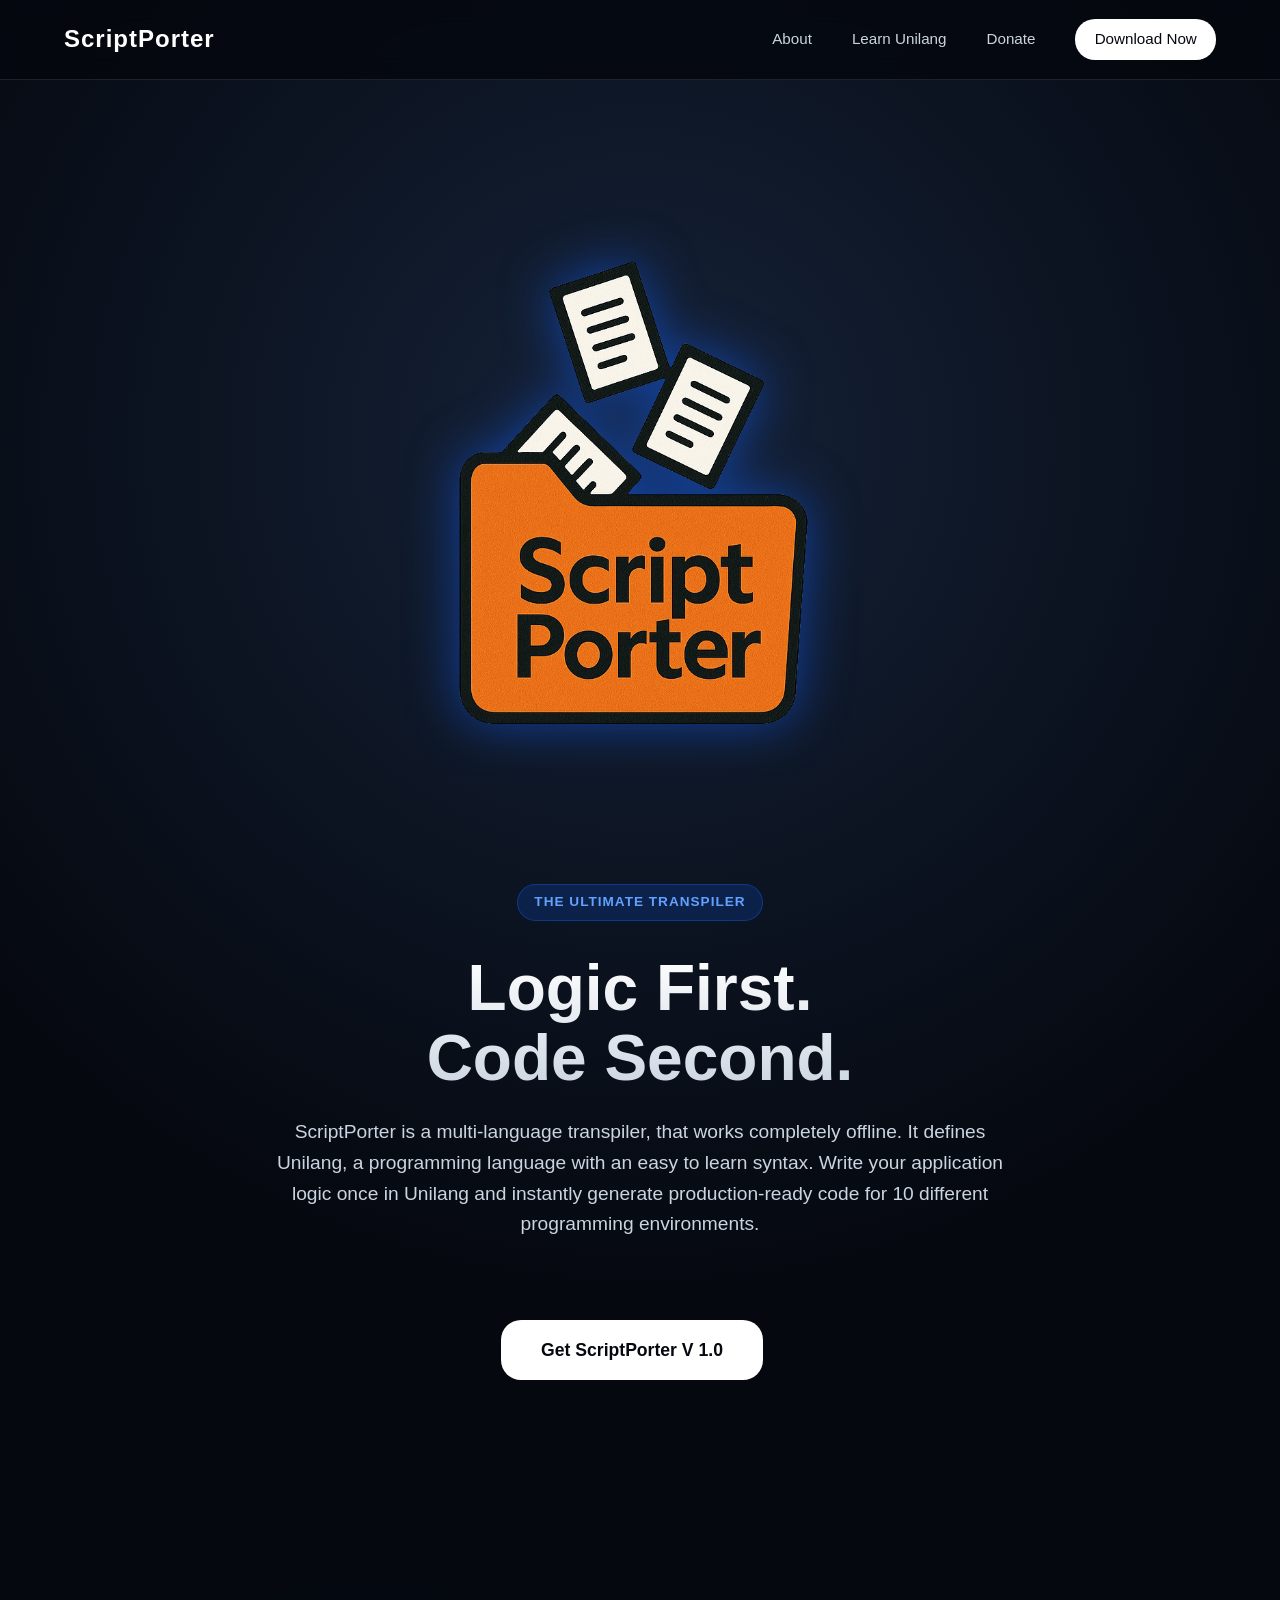
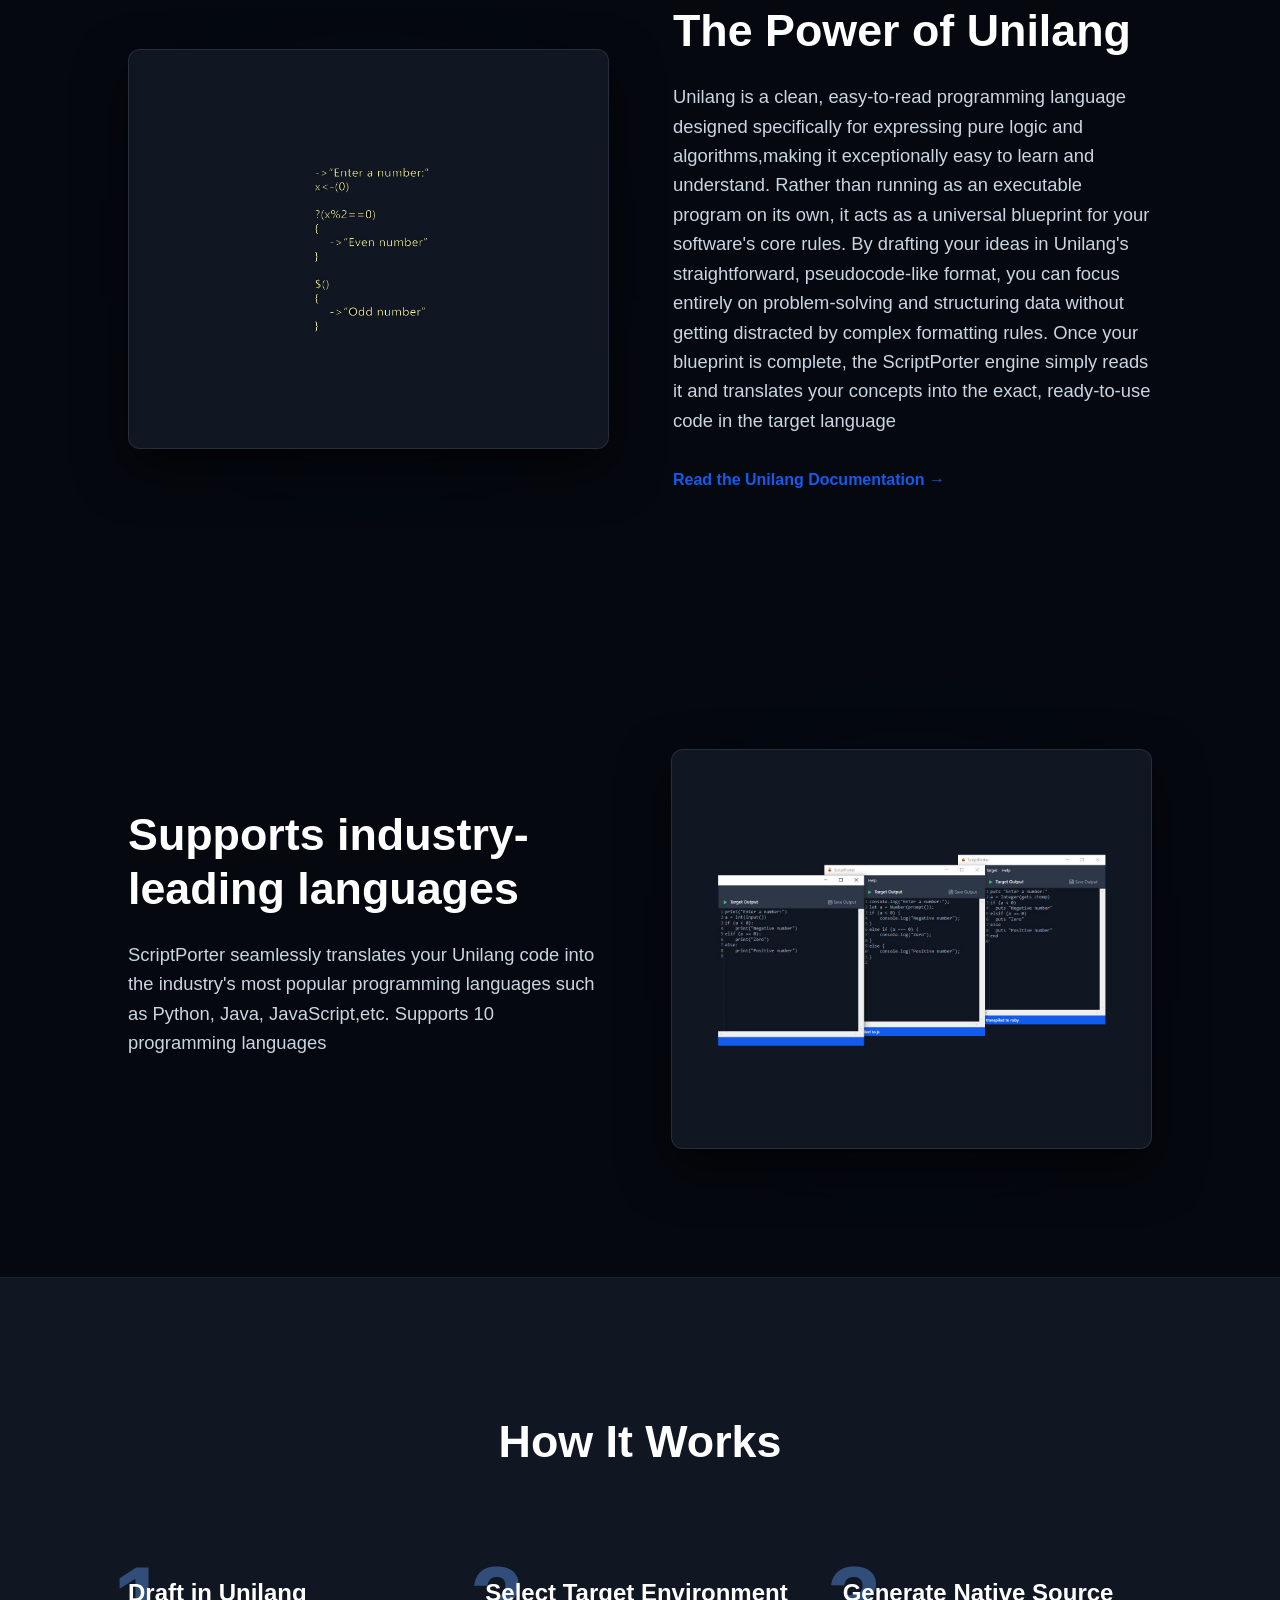
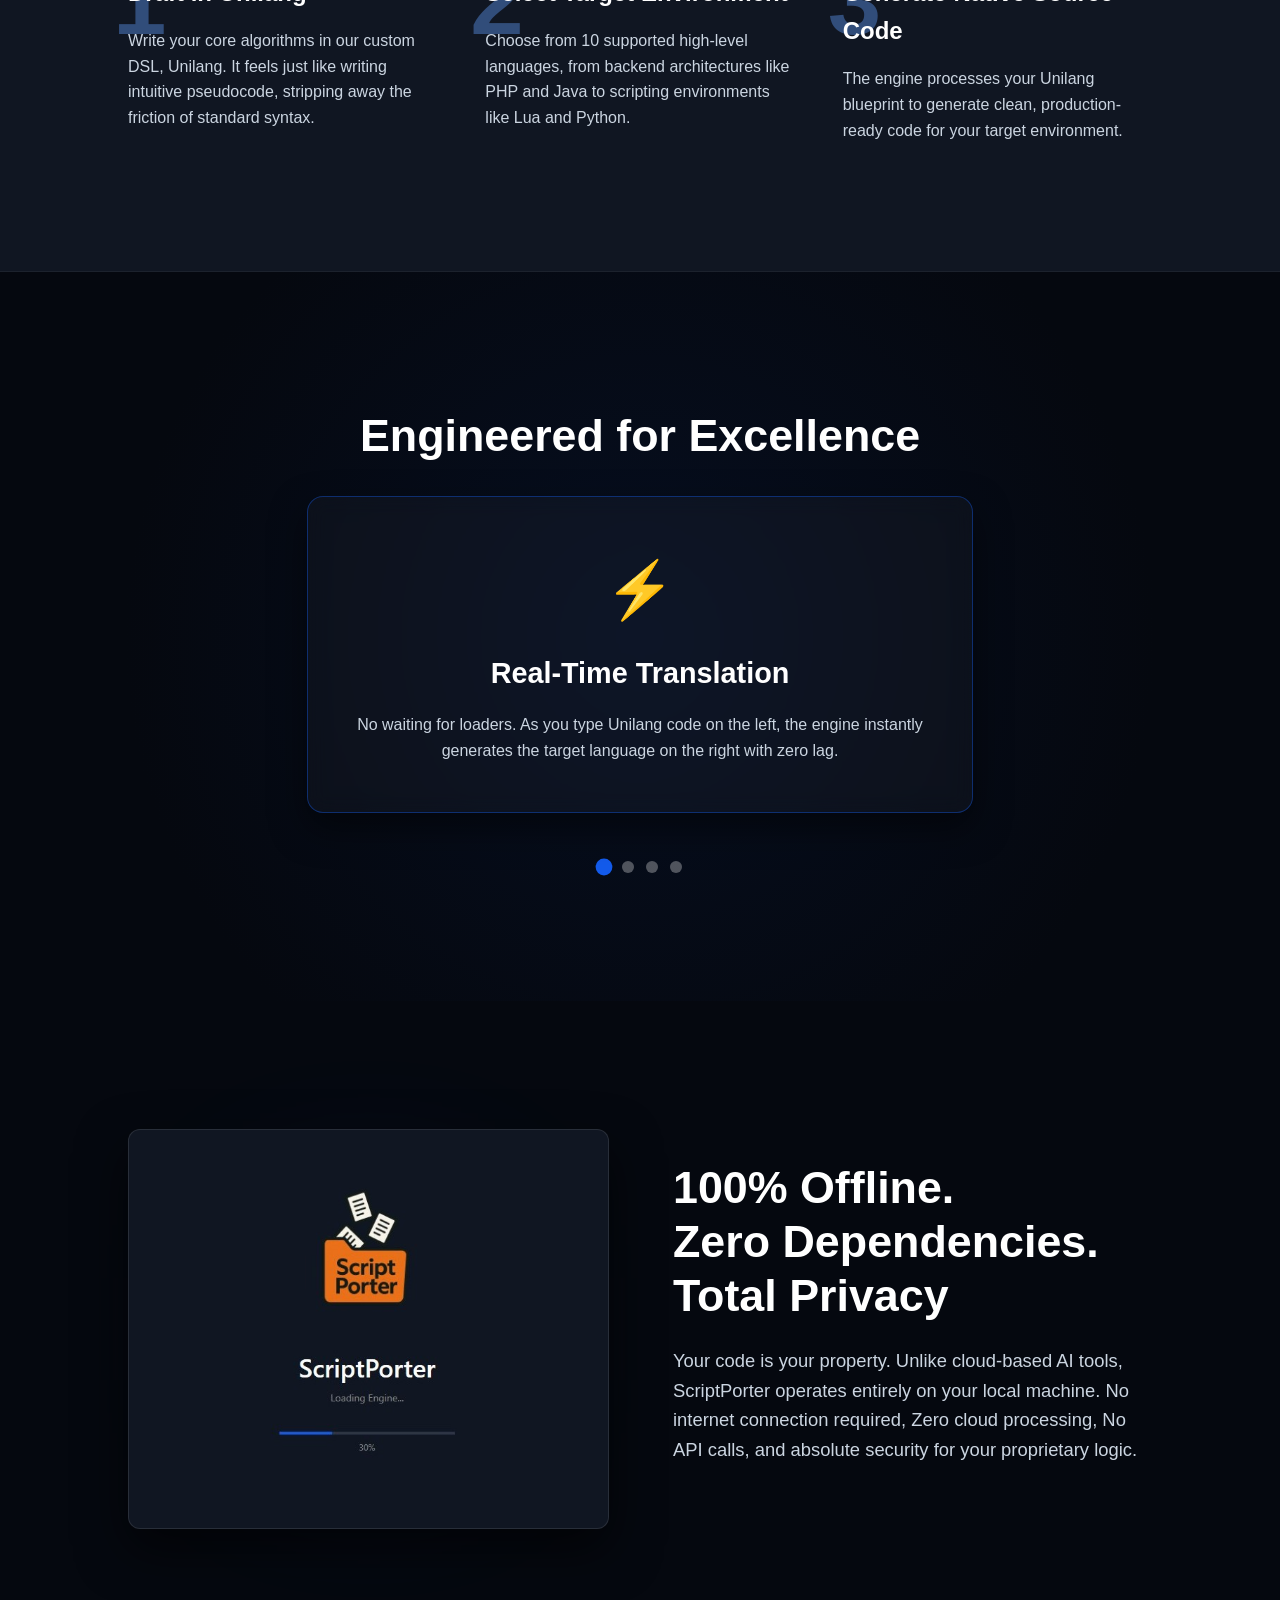
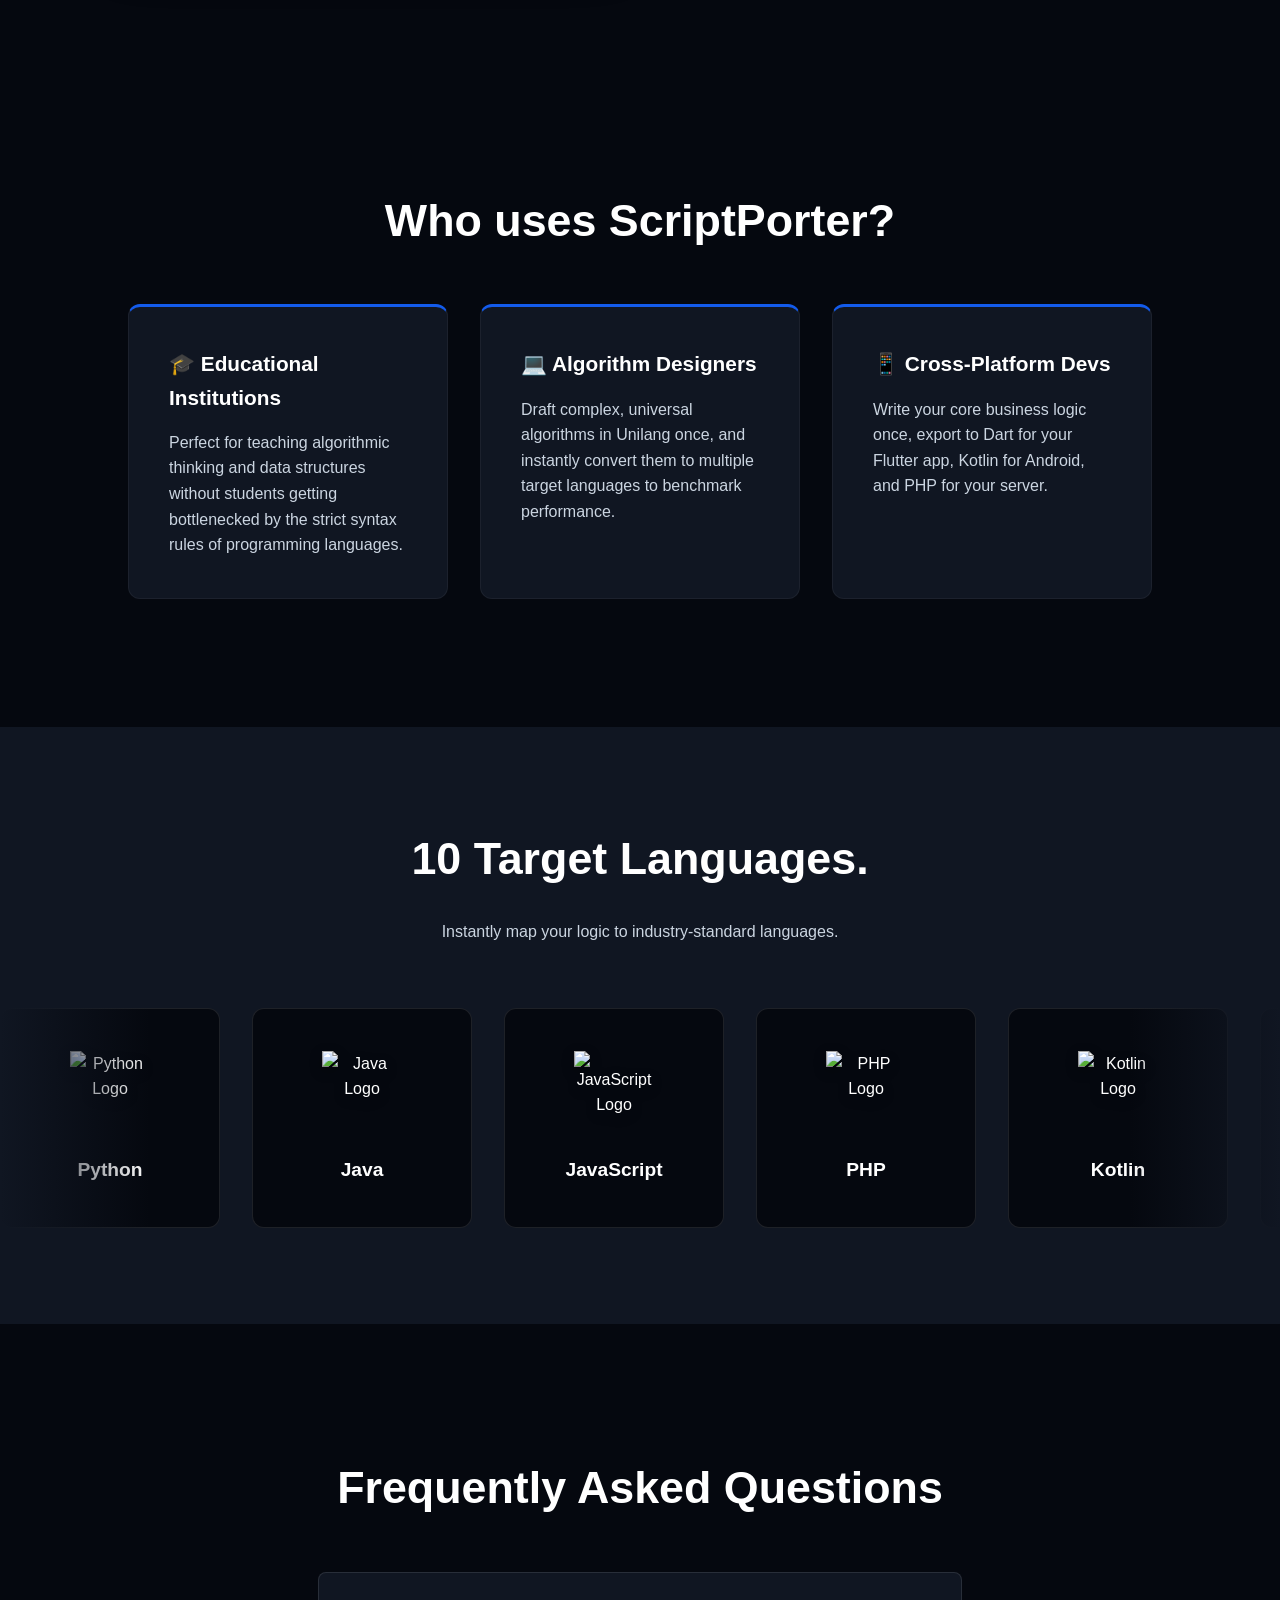
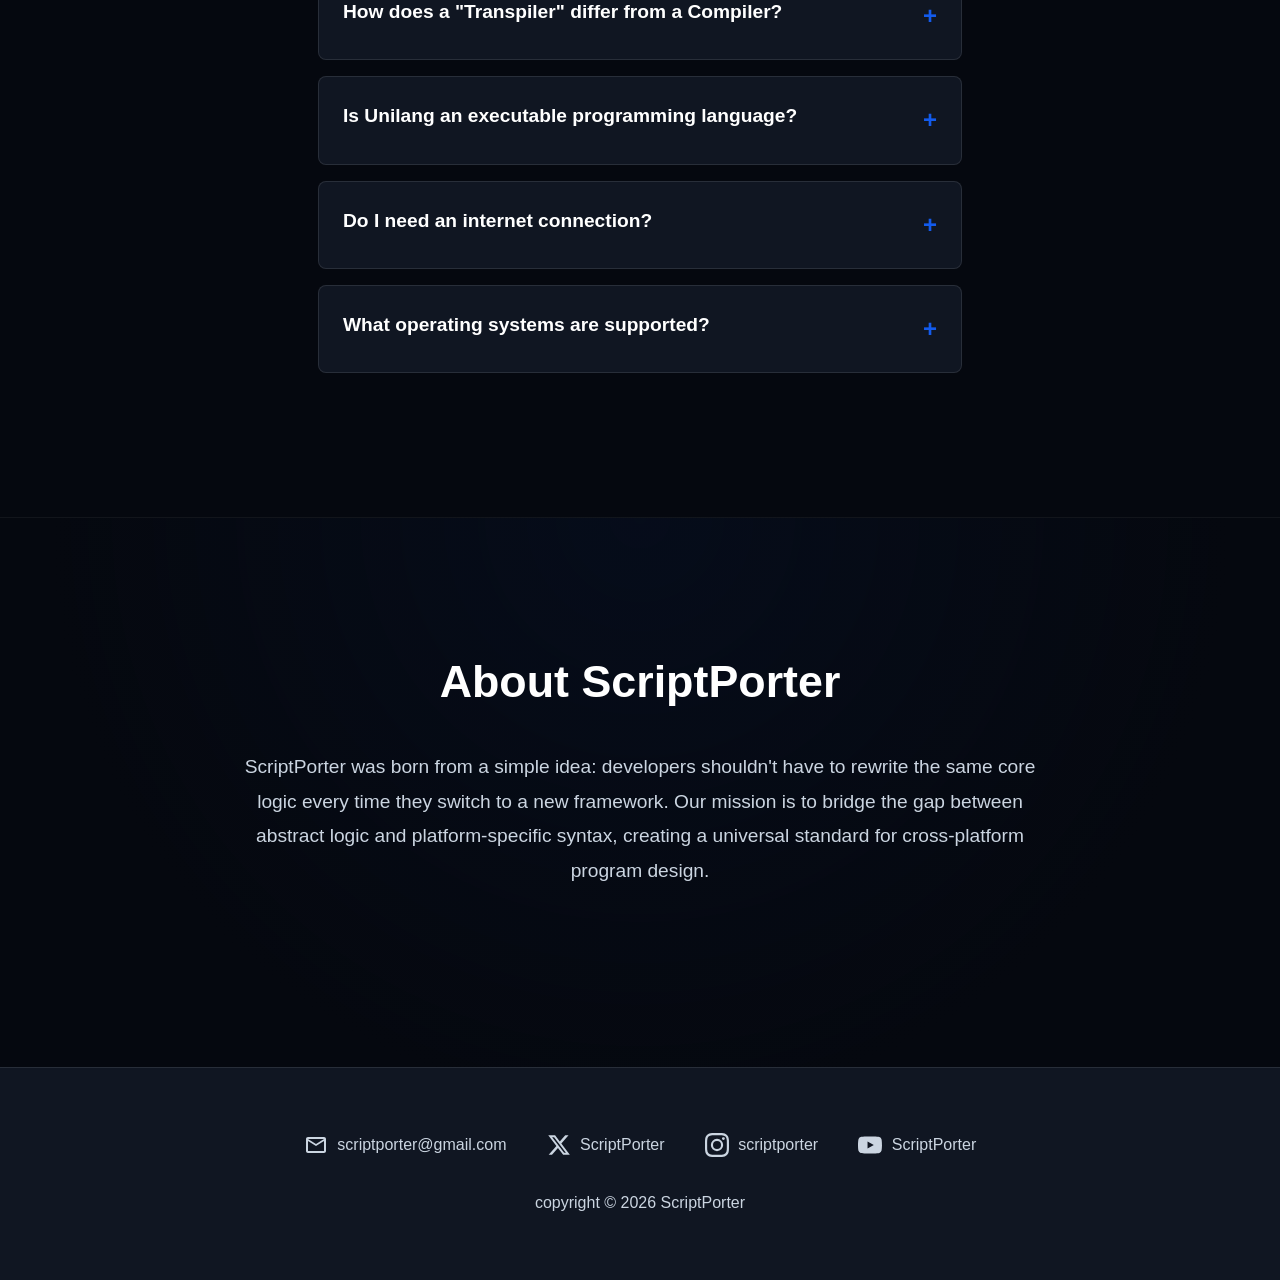
==== commit cfcfaf23: "Update index 2.1.html description change" ====
--- a/index.html
+++ b/index.html
@@ -762,7 +762,7 @@
         
         <div class="hero-badge">THE ULTIMATE TRANSPILER</div>
         <h1>Logic First.<br>Code Second.</h1>
-        <p>ScriptPorter is an ultimate multi-language transpiler, that works completely offline. It defines Unilang, a programming language with an easy to learn syntax. Write your application logic once in Unilang and instantly generate production-ready code for 10 different programming environments.</p>
+        <p>ScriptPorter is a multi-language transpiler, that works completely offline. It defines Unilang, a programming language with an easy to learn syntax. Write your application logic once in Unilang and instantly generate production-ready code for 10 different programming environments.</p>
 
         <div style="margin-top: 2rem;">
             <a href="download.html" class="btn-download" style="padding: 1rem 2.5rem; font-size: 1.1rem; margin-right: 1rem;">Get ScriptPorter V 1.0</a>
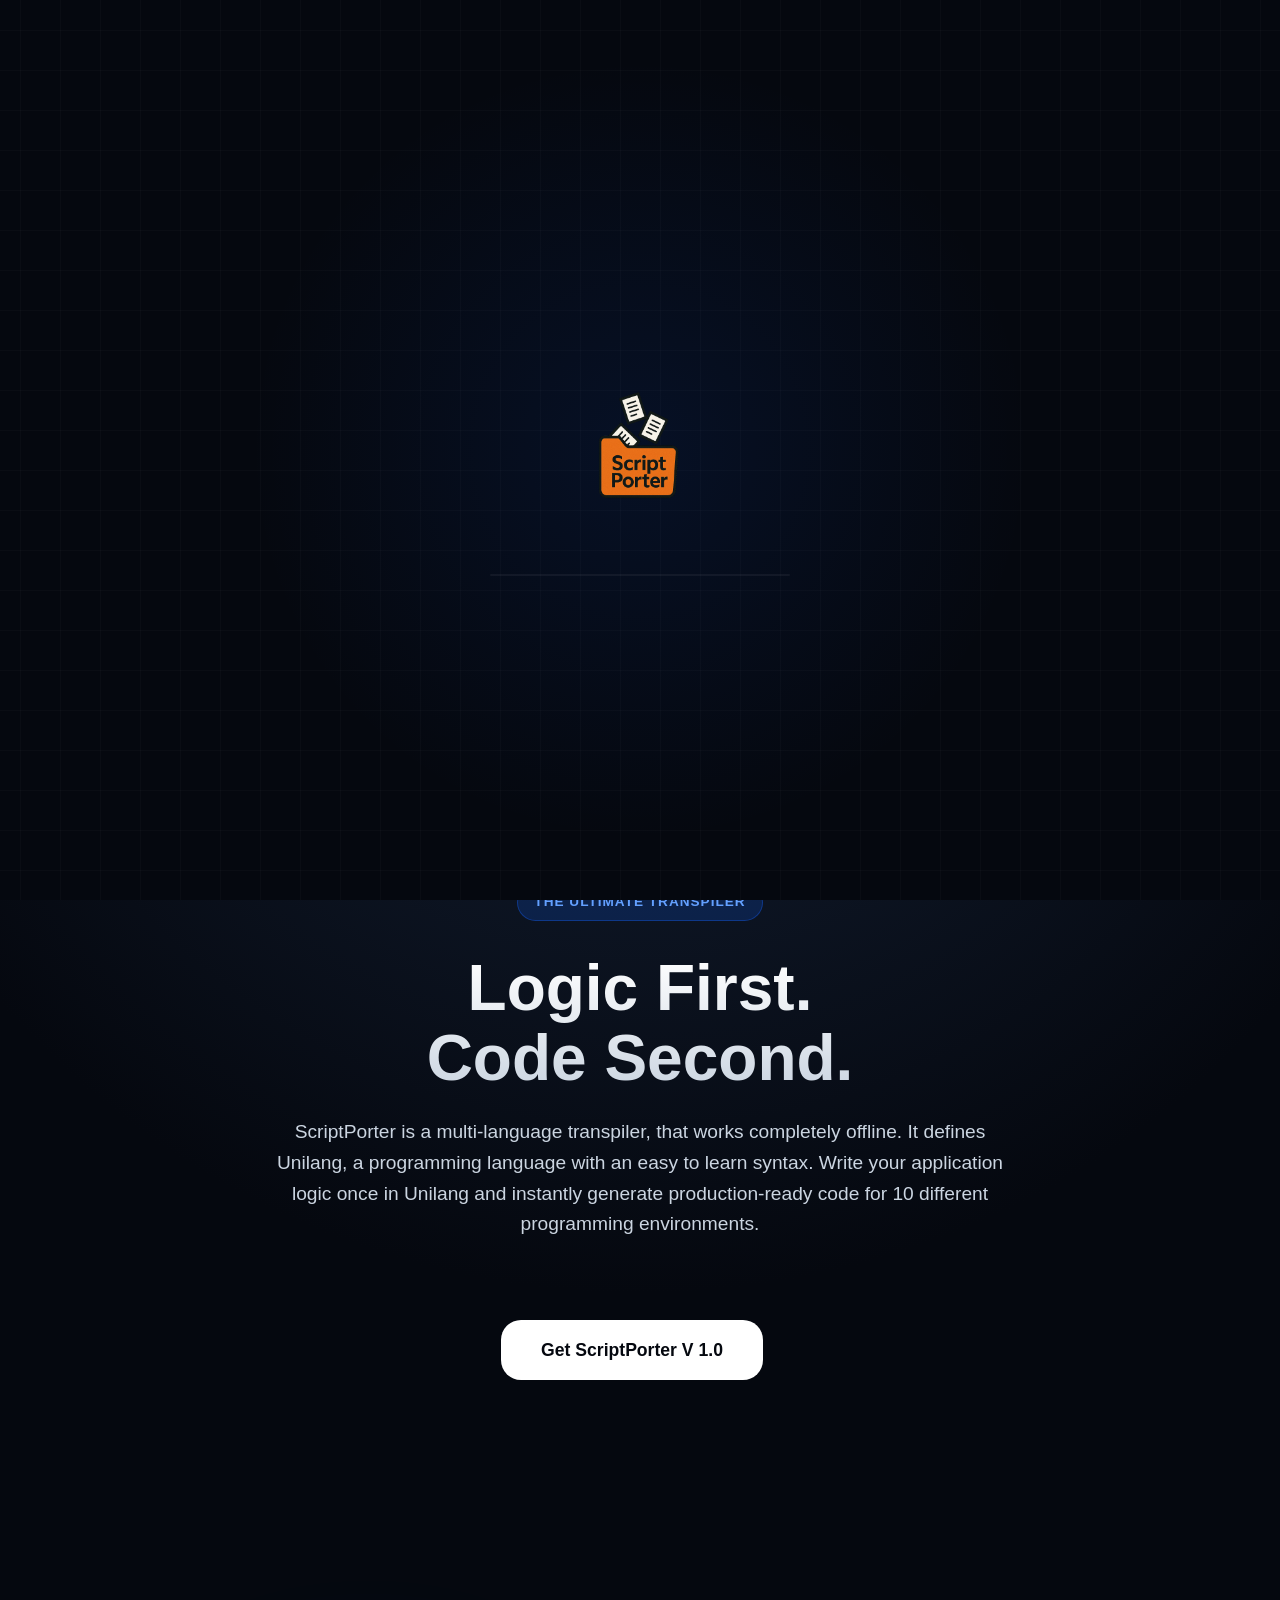
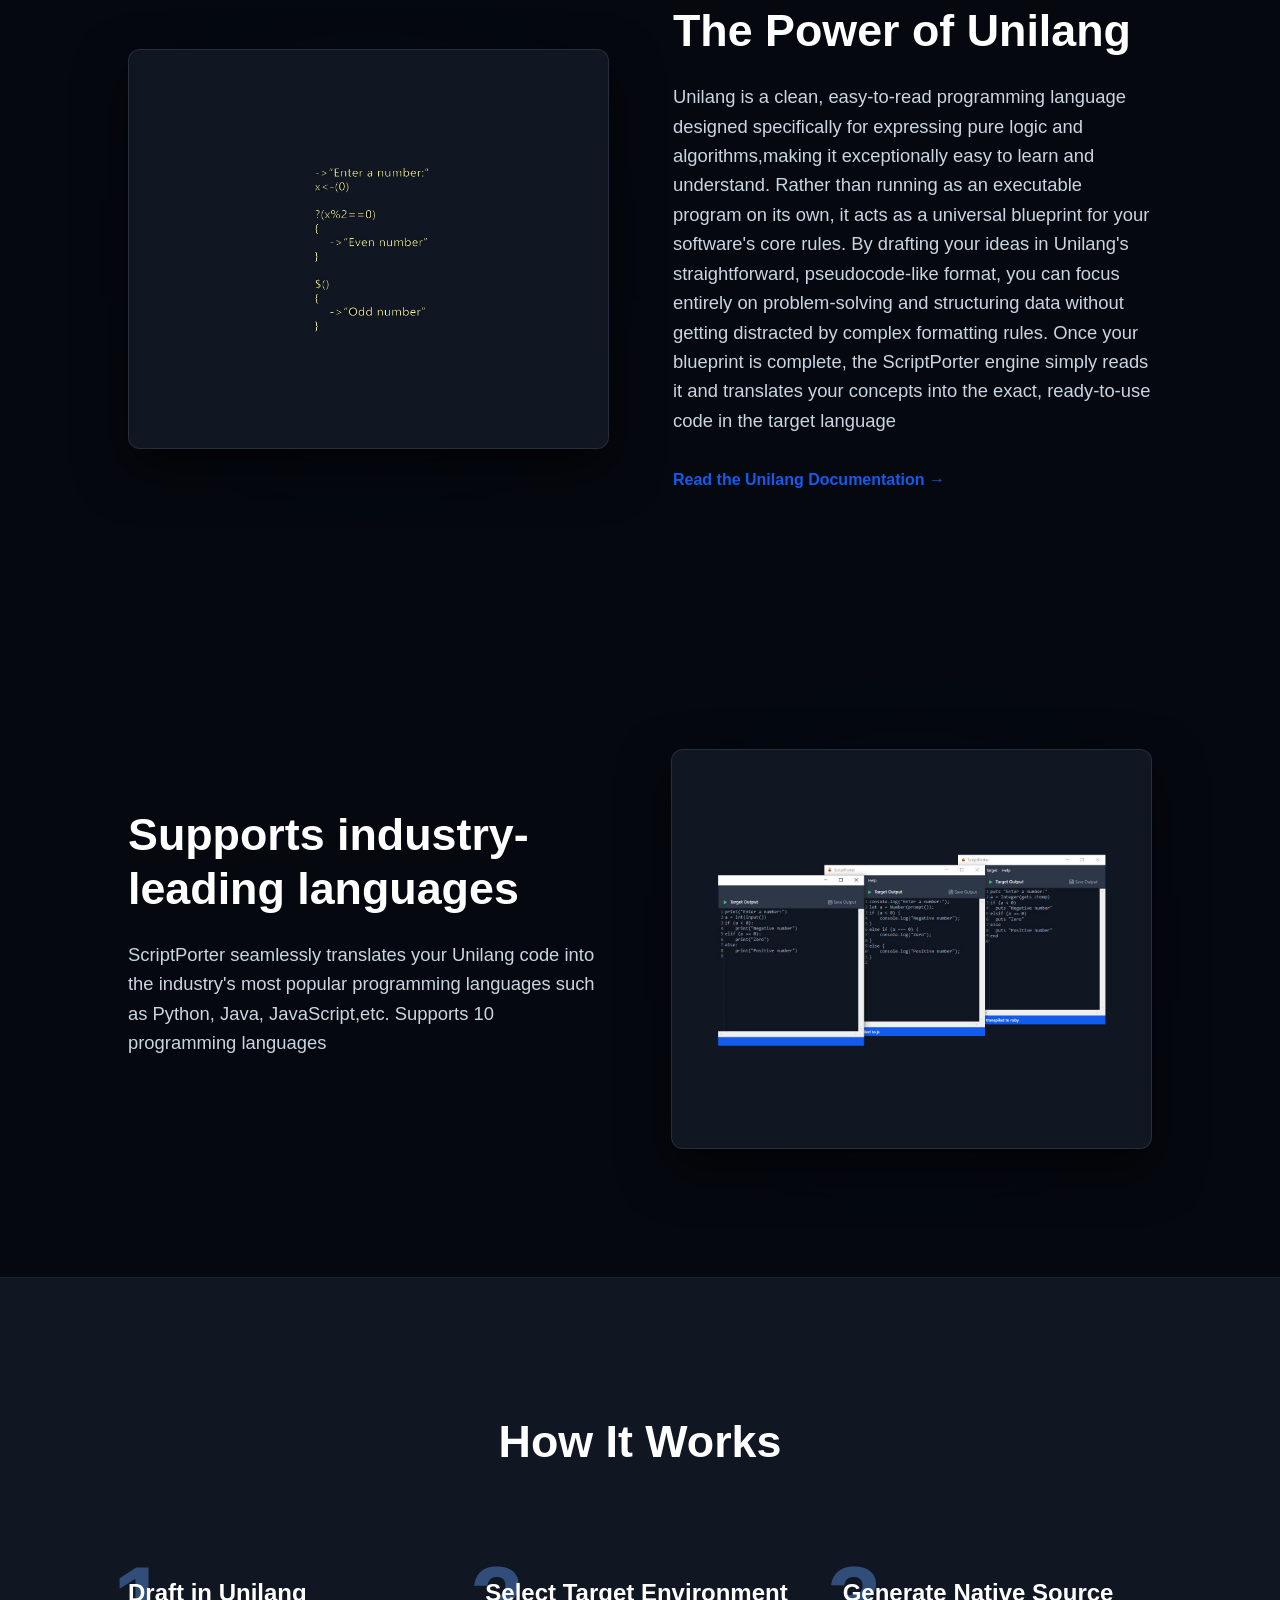
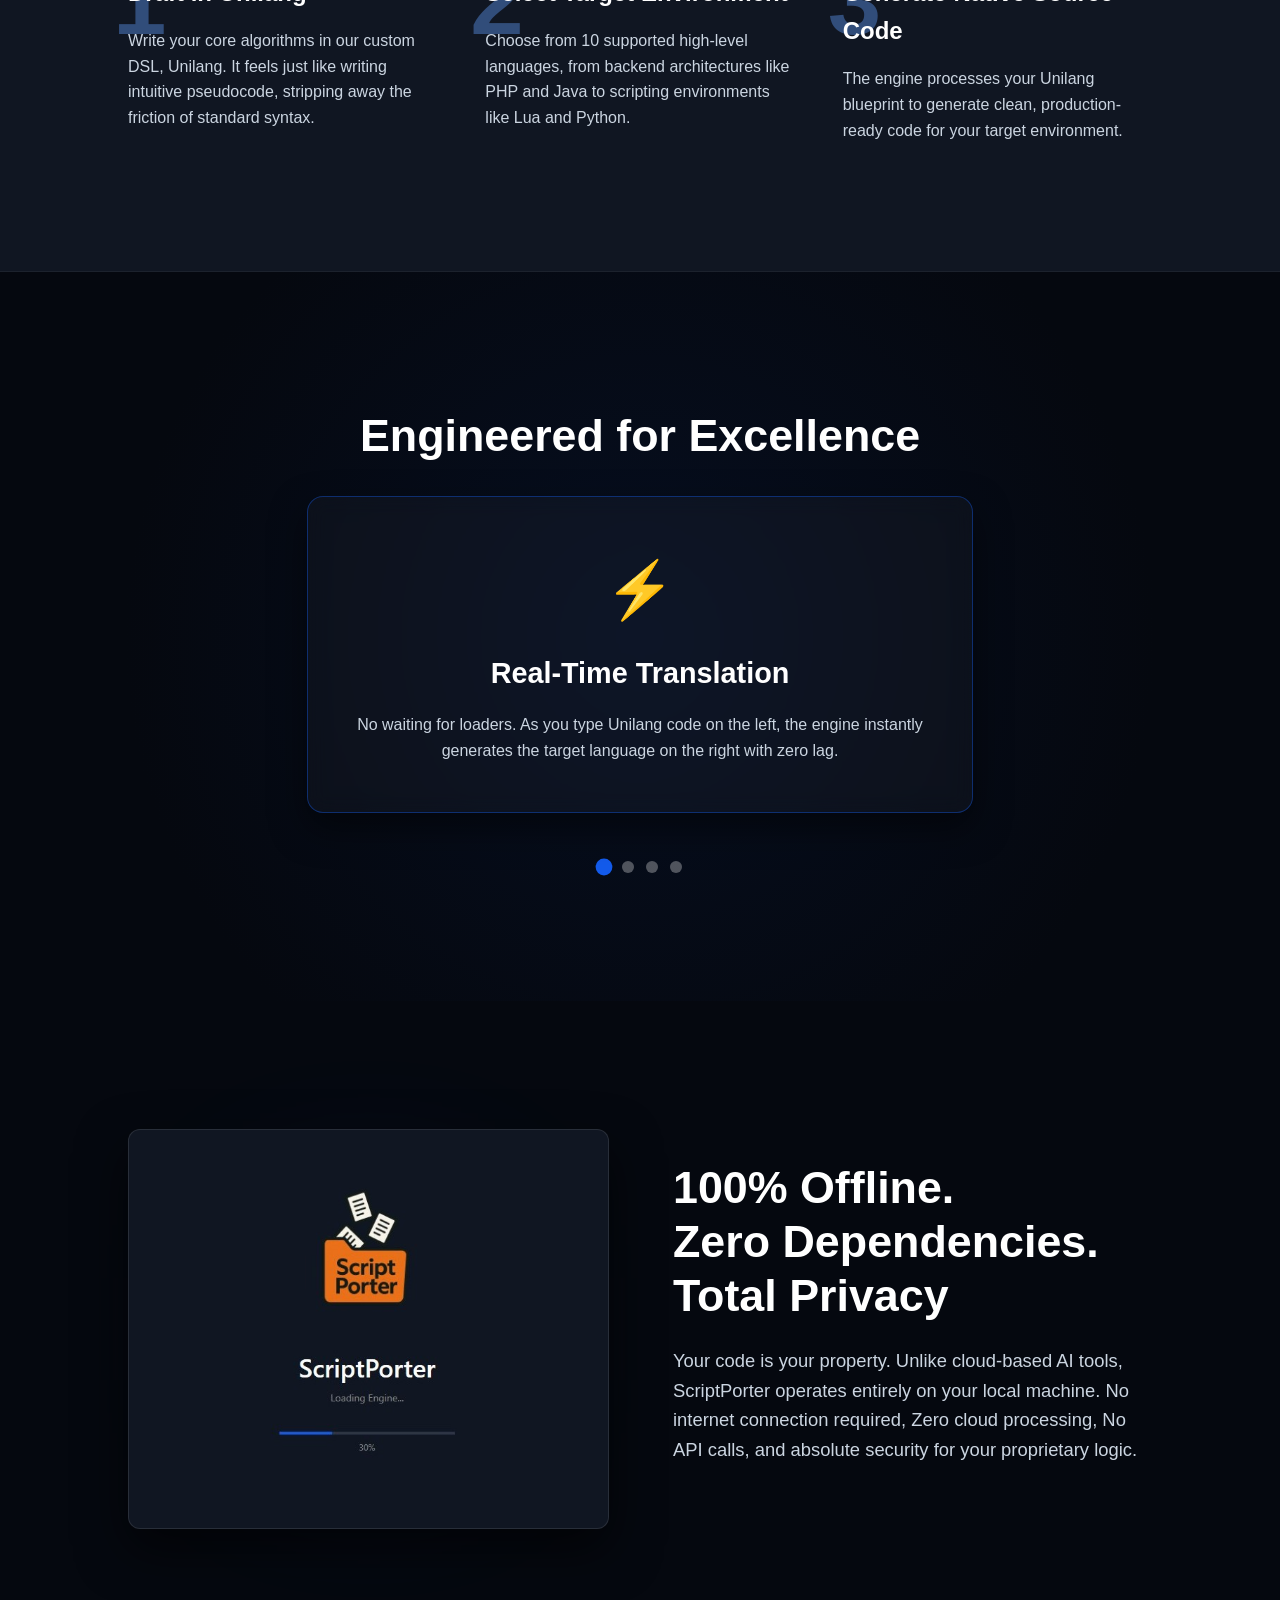
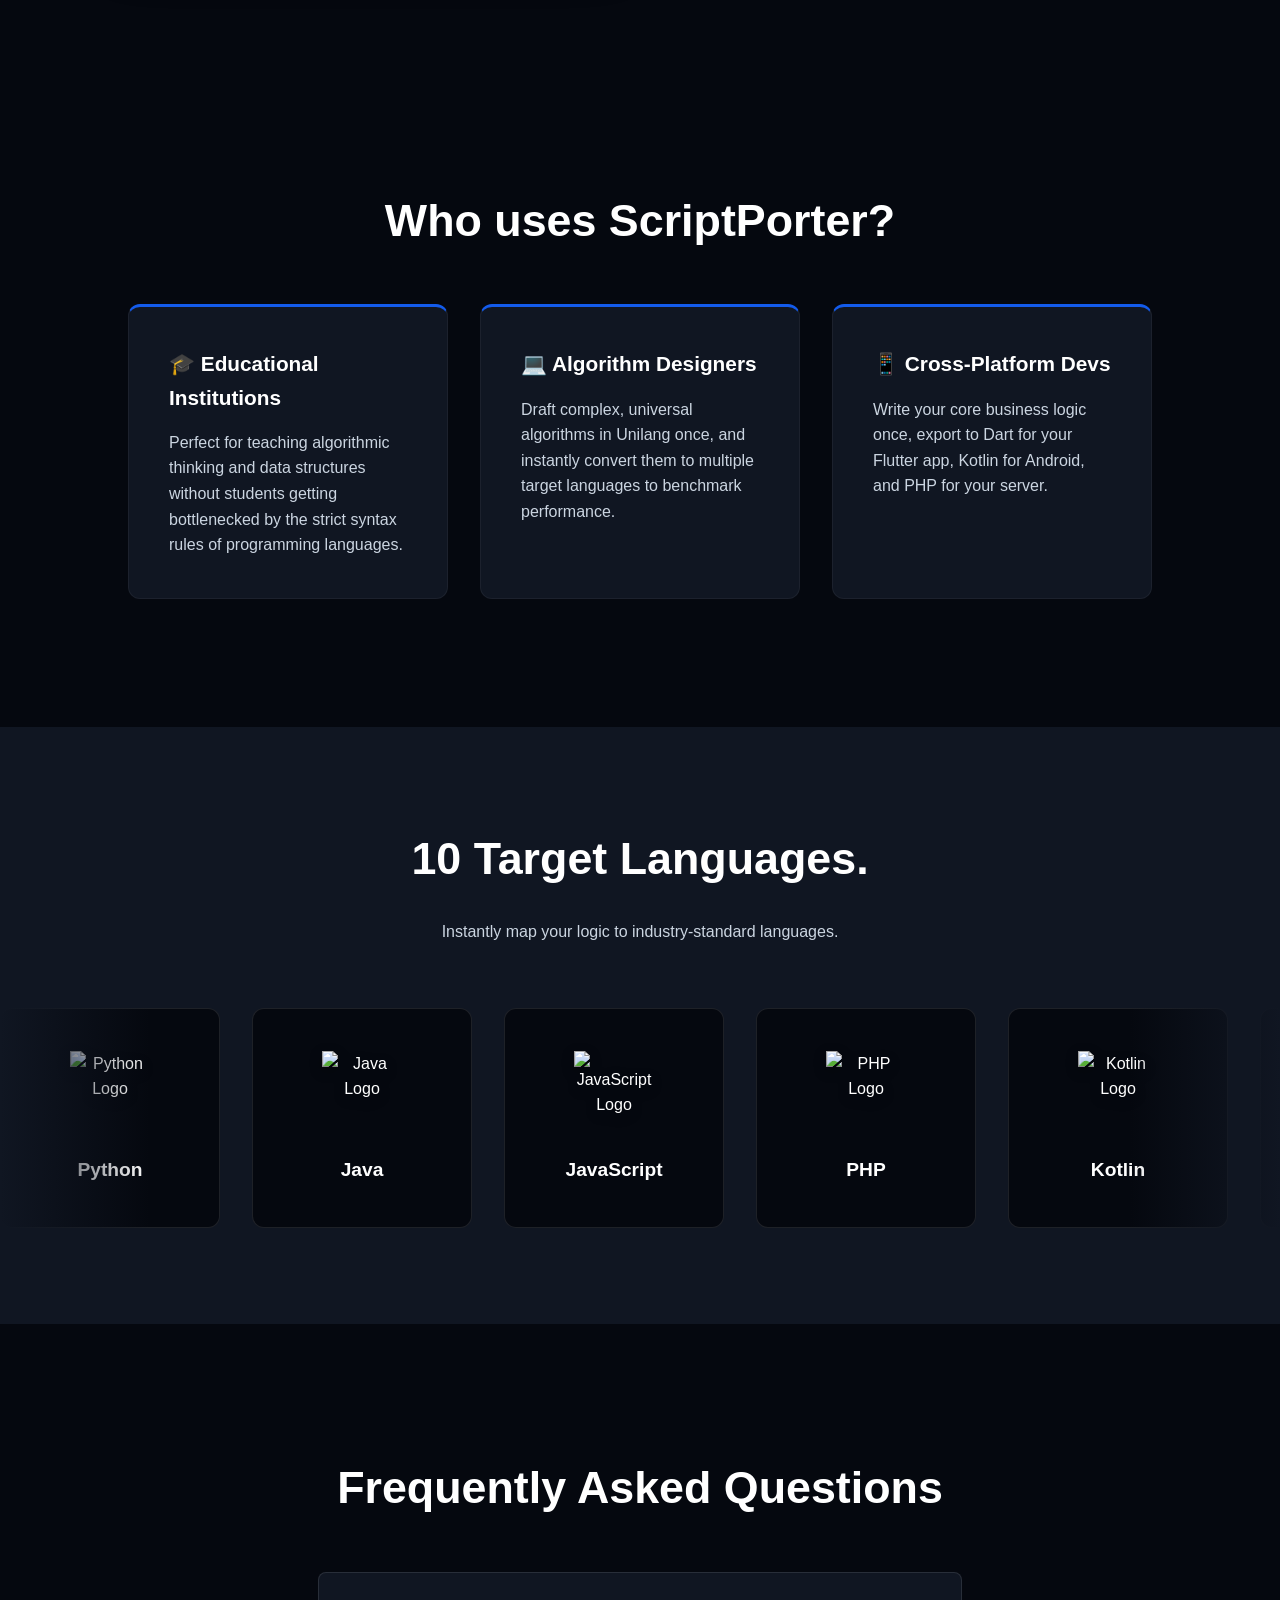
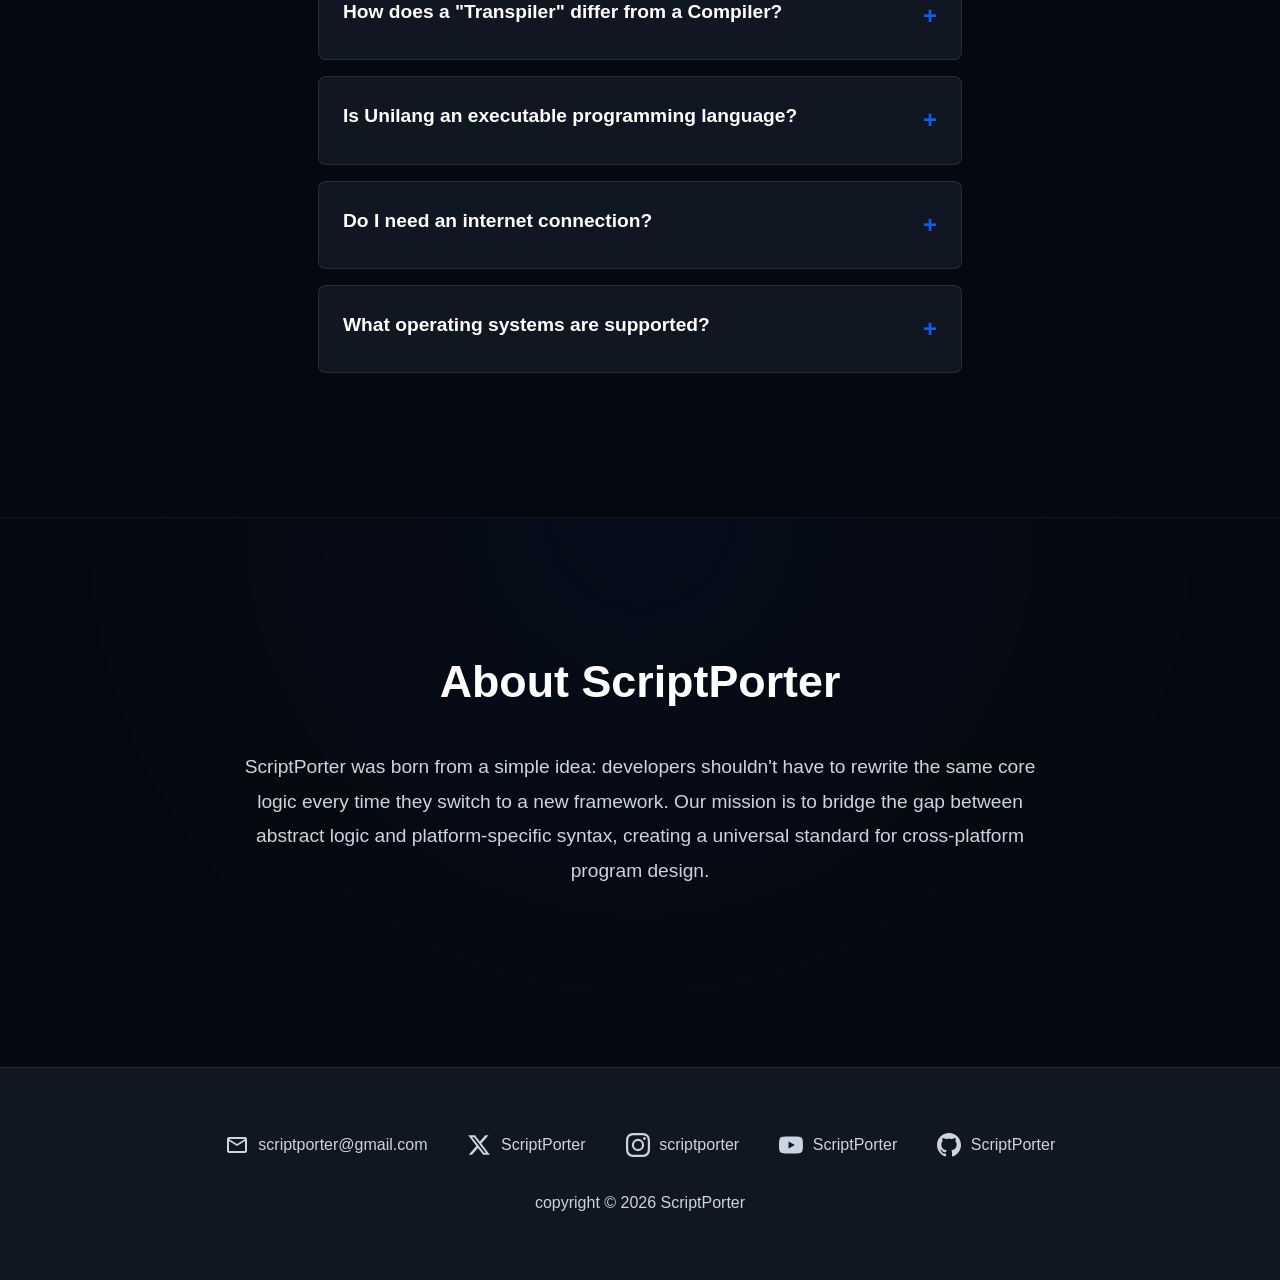
==== commit 197d23d6: "Link update Added github link" ====
--- a/index.html
+++ b/index.html
@@ -1019,6 +1019,10 @@
                 <svg class="social-icon" viewBox="0 0 24 24"><path d="M23.498 6.186a3.016 3.016 0 0 0-2.122-2.136C19.505 3.545 12 3.545 12 3.545s-7.505 0-9.377.505A3.017 3.017 0 0 0 .502 6.186C0 8.07 0 12 0 12s0 3.93.502 5.814a3.016 3.016 0 0 0 2.122 2.136c1.871.505 9.376.505 9.376.505s7.505 0 9.377-.505a3.015 3.015 0 0 0 2.122-2.136C24 15.93 24 12 24 12s0-3.93-.502-5.814zM9.545 15.568V8.432L15.818 12l-6.273 3.568z"/></svg>
                 <span>ScriptPorter</span>
             </a>
+            <a href="https://github.com/ScriptPorter/website" title="GitHub" target="_blank" class="social-link-item">
+                <svg class="social-icon" viewBox="0 0 24 24"><path d="M12 0c-6.626 0-12 5.373-12 12 0 5.302 3.438 9.8 8.207 11.387.599.111.793-.261.793-.577v-2.234c-3.338.726-4.033-1.416-4.033-1.416-.546-1.387-1.333-1.756-1.333-1.756-1.089-.745.083-.729.083-.729 1.205.084 1.839 1.237 1.839 1.237 1.07 1.834 2.807 1.304 3.492.997.107-.775.418-1.305.762-1.604-2.665-.305-5.467-1.334-5.467-5.931 0-1.311.469-2.381 1.236-3.221-.124-.303-.535-1.524.117-3.176 0 0 1.008-.322 3.301 1.23.957-.266 1.983-.399 3.003-.404 1.02.005 2.047.138 3.006.404 2.291-1.552 3.297-1.23 3.297-1.23.653 1.653.242 2.874.118 3.176.77.84 1.235 1.911 1.235 3.221 0 4.609-2.807 5.624-5.479 5.921.43.372.823 1.102.823 2.222v3.293c0 .319.192.694.801.576C20.566 21.797 24 17.3 24 12c0-6.627-5.373-12-12-12z"/></svg>
+                <span>ScriptPorter</span>
+            </a>
         </div>
         <p>copyright &copy; 2026 ScriptPorter
     </footer>
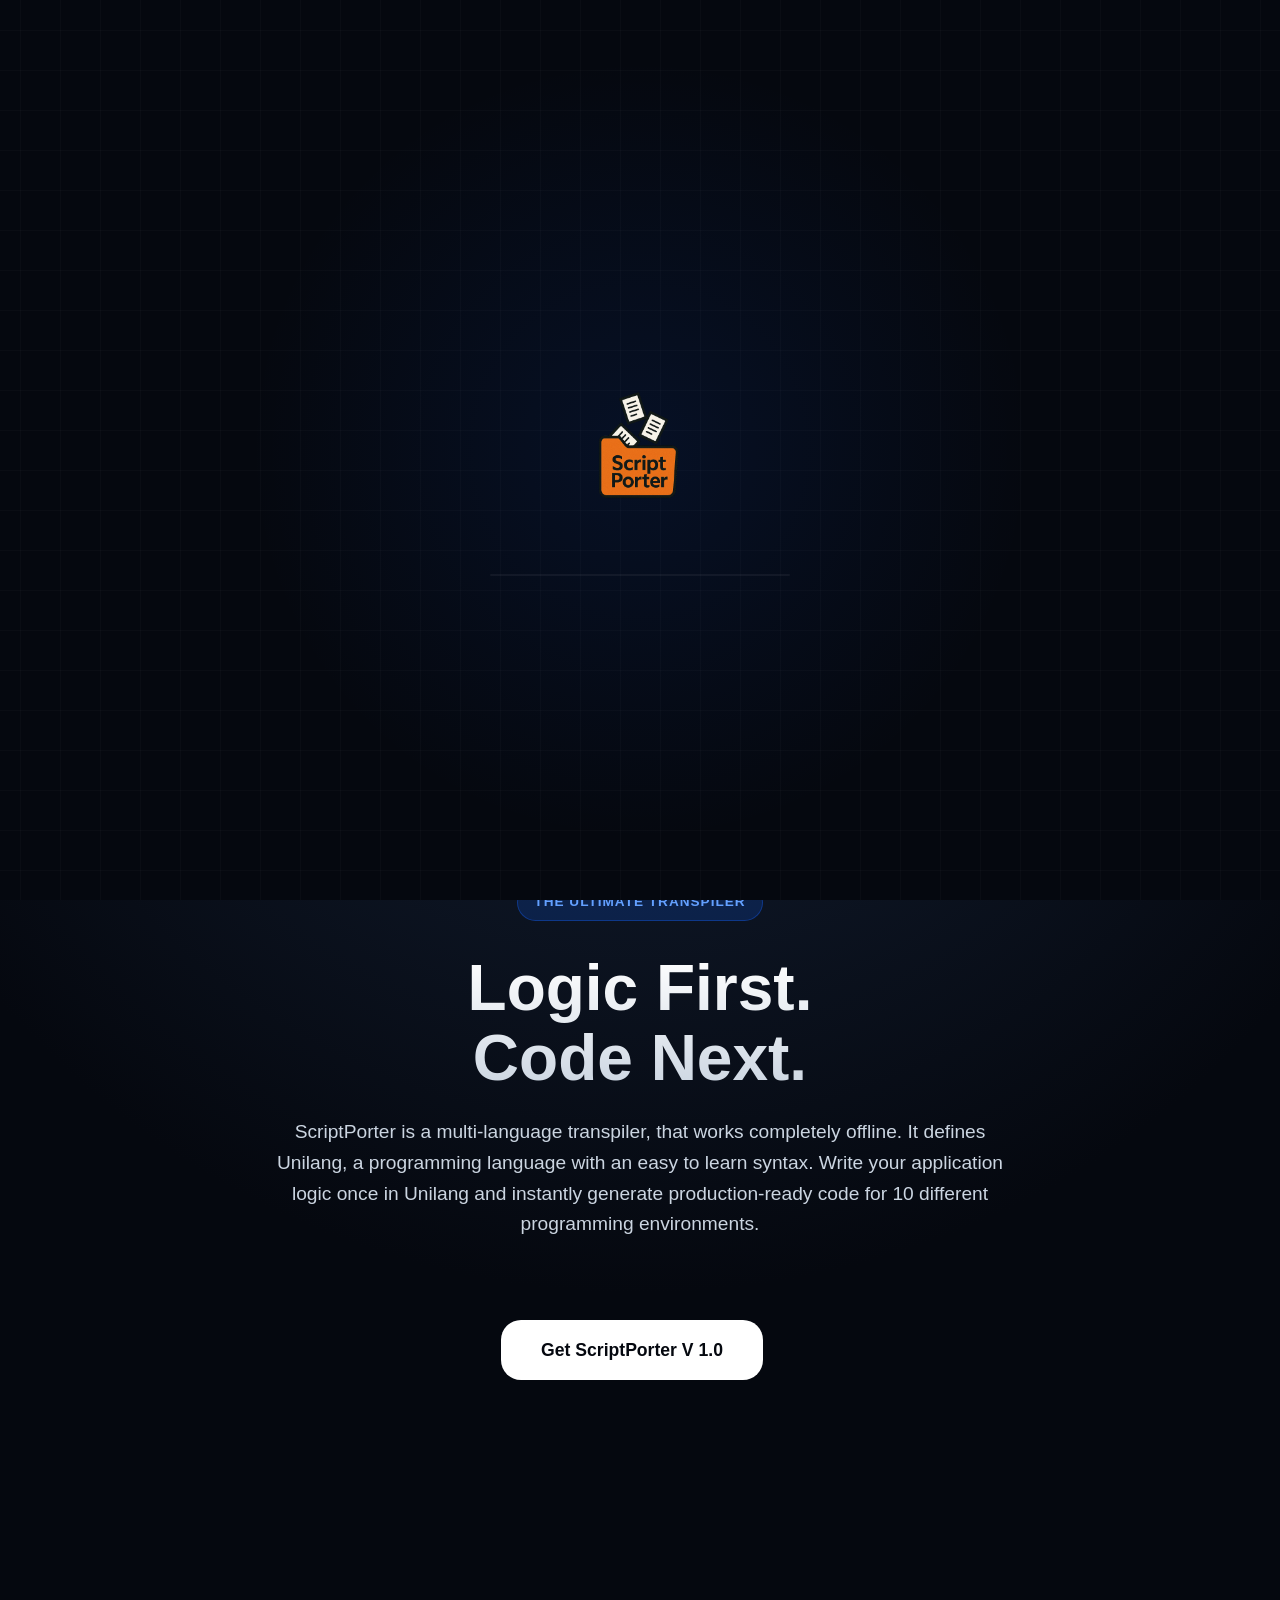
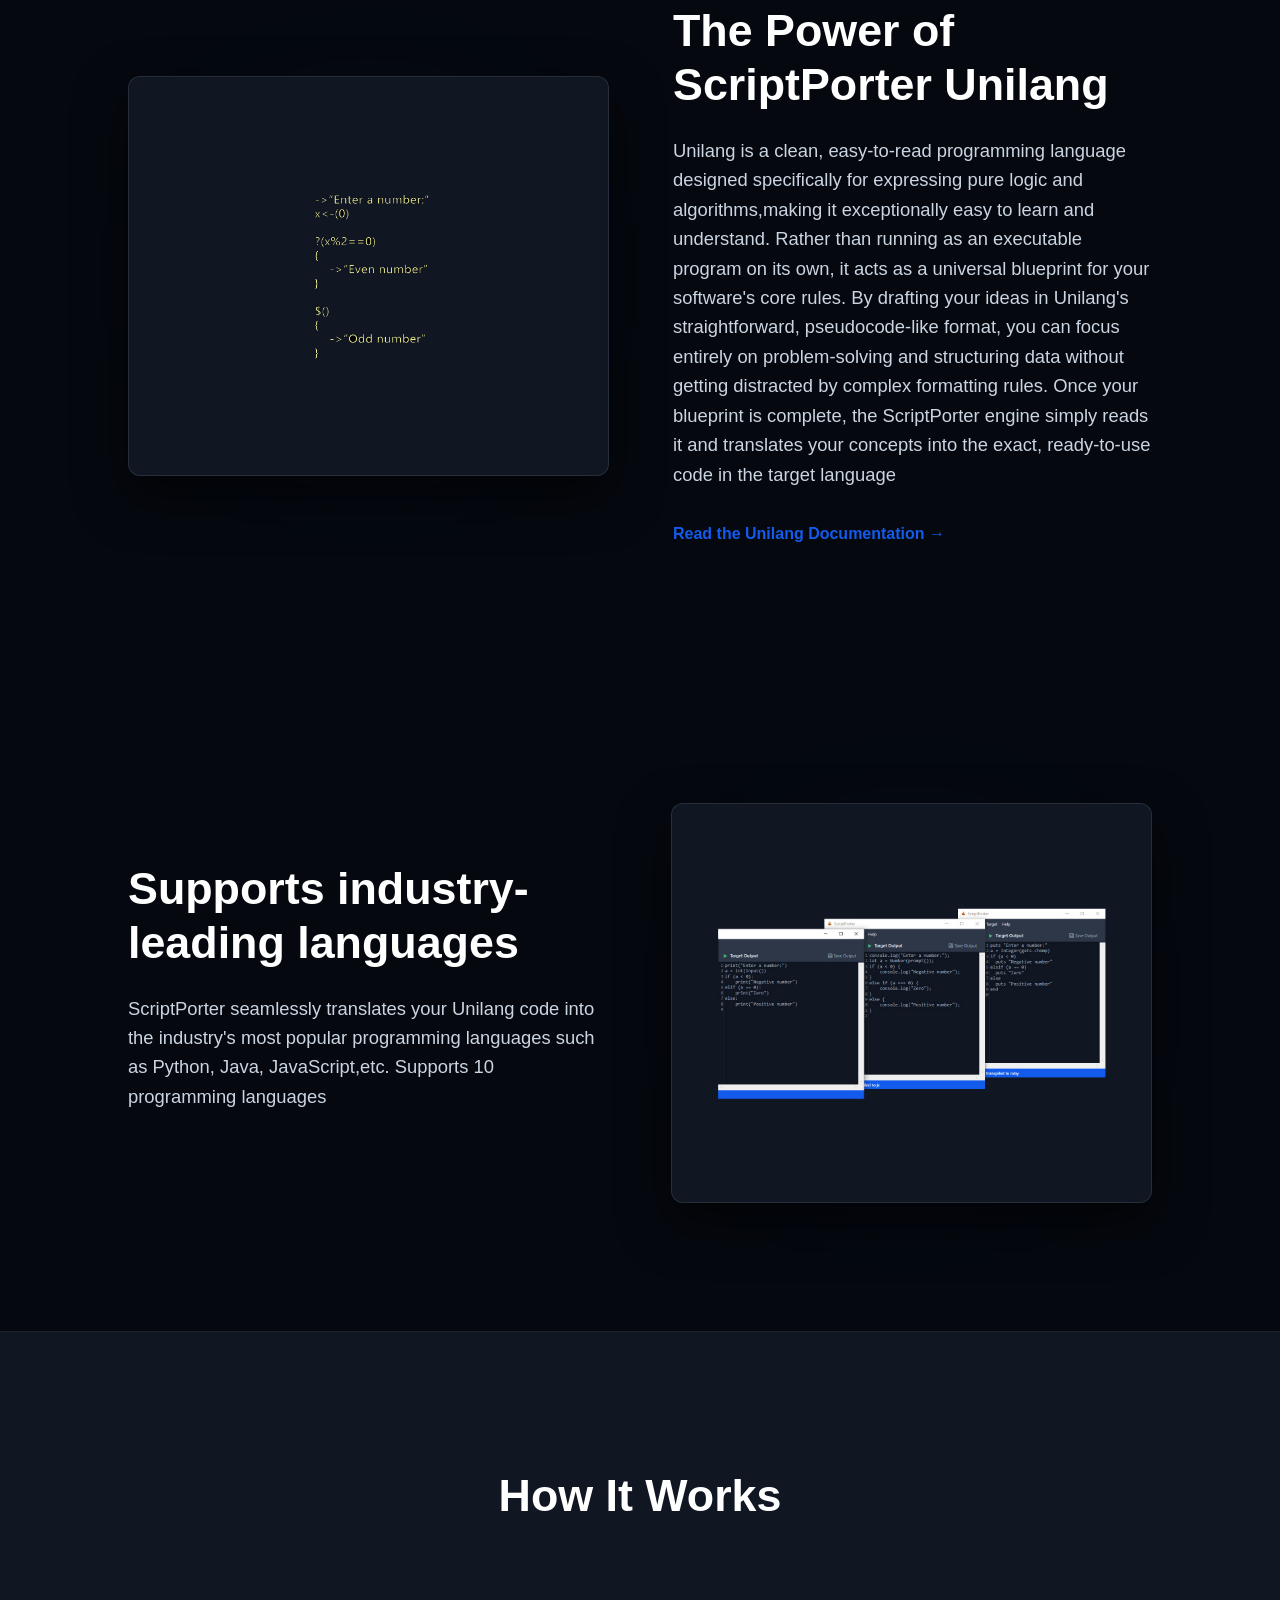
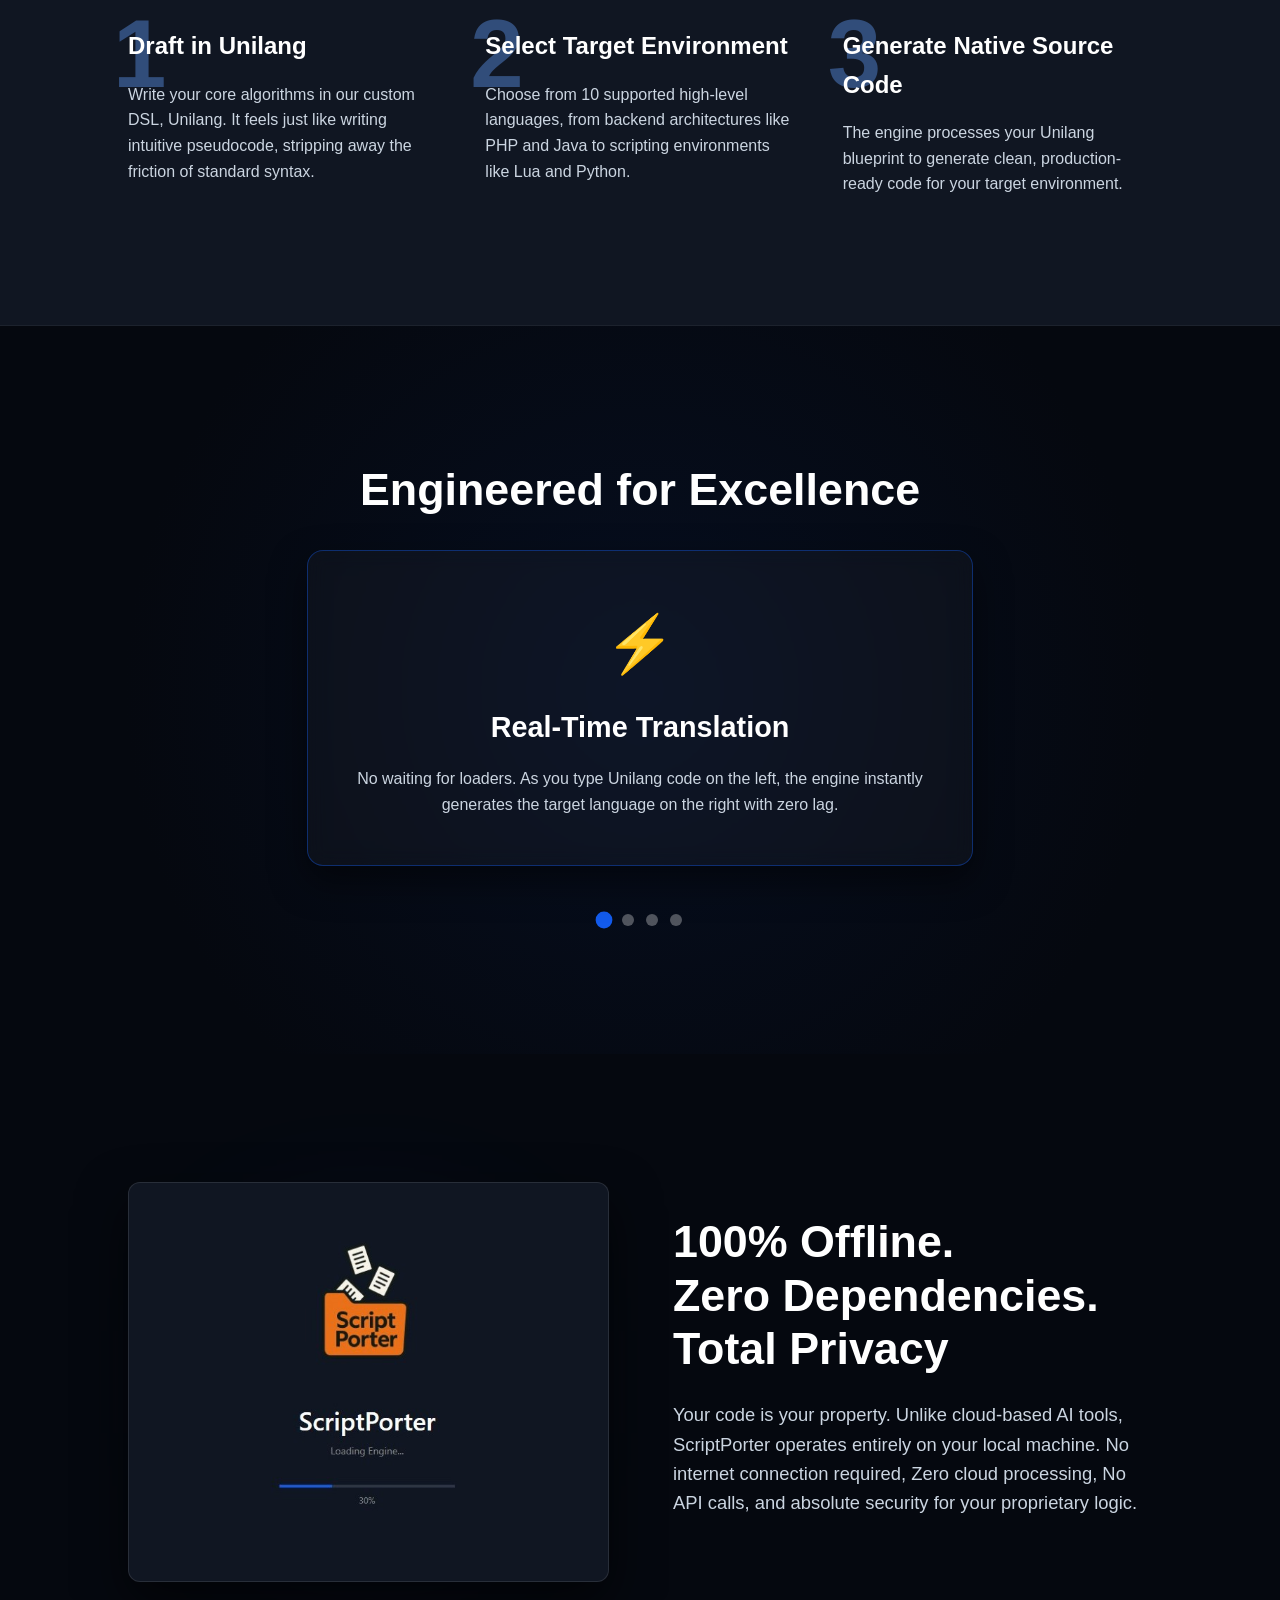
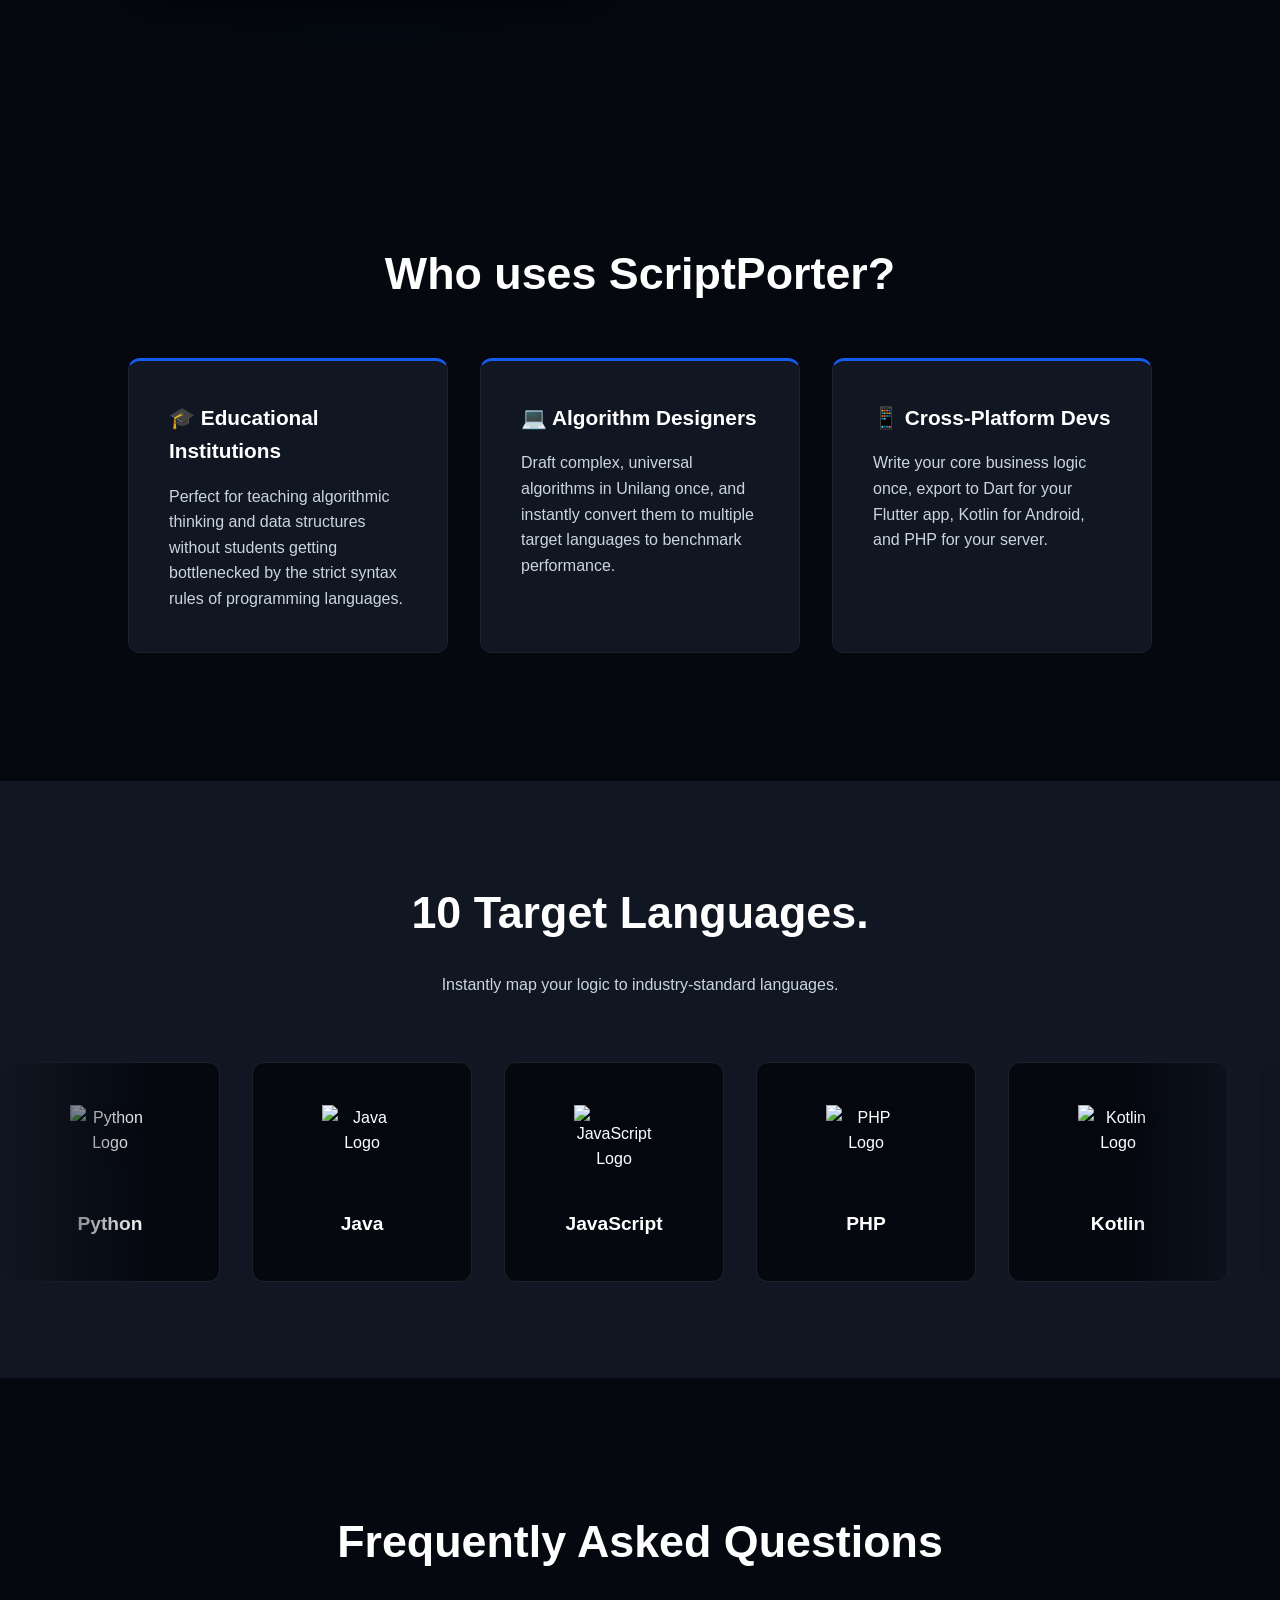
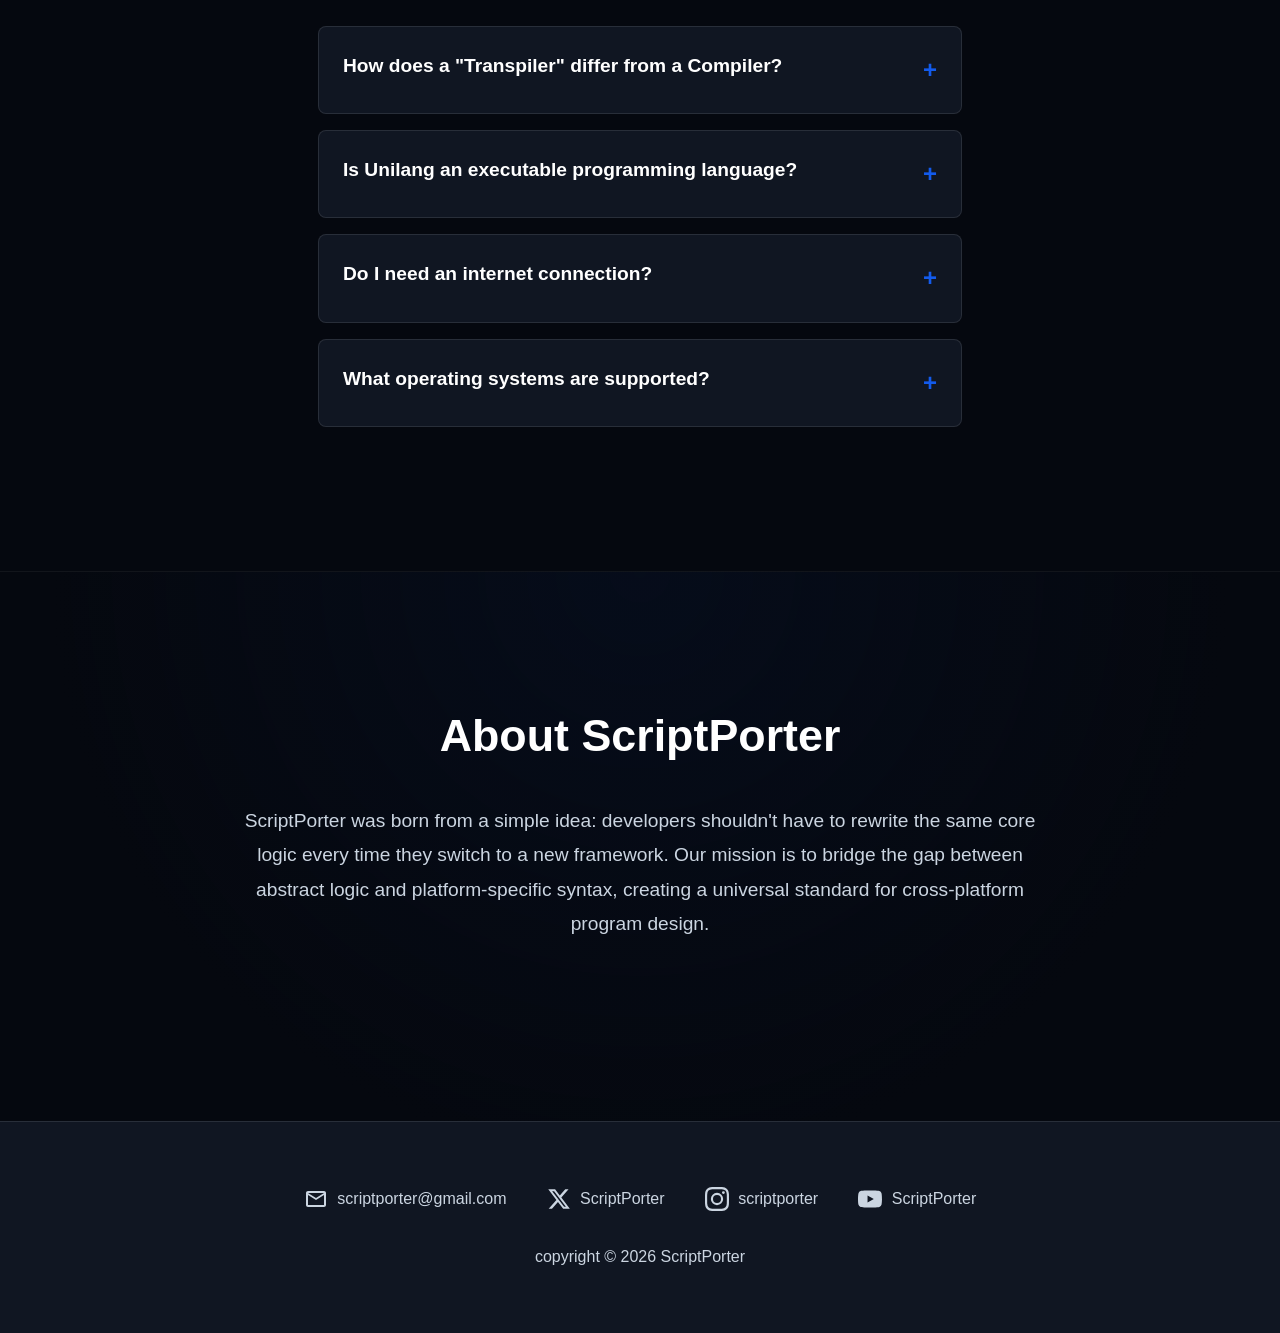
==== commit 76d73fad: "Added 'Get Unilang' button" ====
--- a/index.html
+++ b/index.html
@@ -34,7 +34,6 @@
             overflow-x: hidden;
             line-height: 1.6;
         }
-
         
         #loader-splash {
             position: fixed;
@@ -178,7 +177,6 @@
             90% { width: 100%; opacity: 1; }
             100% { width: 100%; opacity: 0; } 
         }
-
     
         header {
             position: fixed;
@@ -245,7 +243,7 @@
             align-items: center;
         }
 
-        .nav-links a {
+        .nav-links a:not(.btn-download):not(.btn-blue) {
             color: var(--text-muted);
             text-decoration: none;
             font-size: 0.95rem;
@@ -254,7 +252,7 @@
             cursor: pointer;
         }
 
-        .nav-links a:hover { color: var(--text-main); }
+        .nav-links a:not(.btn-download):not(.btn-blue):hover { color: var(--text-main); }
 
         .btn-download {
             display: inline-block;
@@ -273,6 +271,21 @@
             box-shadow: 0 0 15px var(--accent-glow);
         }
 
+        .btn-blue {
+            display: inline-block;
+            background: var(--accent);
+            color: var(--text-main) !important;
+            padding: 0.5rem 1.2rem;
+            border-radius: 20px;
+            font-weight: 600;
+            text-decoration: none;
+            transition: all 0.3s ease;
+        }
+
+        .btn-blue:hover {
+            box-shadow: 0 0 15px var(--accent-glow);
+            transform: translateY(-2px);
+        }
         
         .mobile-nav-overlay {
             position: fixed;
@@ -297,9 +310,8 @@
         .mobile-nav-overlay.active { opacity: 1; visibility: visible; }
         .mobile-nav-overlay a { color: var(--text-main); font-size: 1.8rem; font-weight: 600; text-decoration: none; transition: color 0.3s, transform 0.3s; cursor: pointer; }
         .mobile-nav-overlay a:hover { color: var(--accent); transform: scale(1.1); }
-        .mobile-nav-overlay .btn-download { margin-top: 1rem; font-size: 1.3rem; padding: 0.8rem 2.5rem; }
-
-        
+        .mobile-nav-overlay .btn-download, .mobile-nav-overlay .btn-blue { margin-top: 1rem; font-size: 1.3rem; padding: 0.8rem 2.5rem; }
+
         .modal-overlay {
             position: fixed;
             top: 0; left: 0;
@@ -386,7 +398,6 @@
             transform: translateY(-2px);
             box-shadow: 0 0 25px var(--accent-glow);
         }
-
         
         section {
             min-height: auto;
@@ -396,7 +407,6 @@
             padding: 6rem 10%;
             position: relative;
         }
-
         
         .hero {
             text-align: center;
@@ -443,7 +453,6 @@
             max-width: 750px;
             margin-bottom: 3rem;
         }
-
        
         .showcase {
             display: flex;
@@ -481,7 +490,6 @@
             opacity: 0.35;
             z-index: -1;
         }
-
        
         .showcase-visual img {
             width: 100%;
@@ -492,7 +500,6 @@
             position: relative;
             z-index: 1; 
         }
-
        
         .how-it-works {
             text-align: center;
@@ -508,7 +515,6 @@
         .step-number { font-size: 6rem; font-weight: 900; color: rgba(99, 160, 255, 0.4); position: absolute; top: -50px; left: -15px; z-index: 0; }
         .step-card h3 { font-size: 1.5rem; margin-bottom: 1rem; position: relative; z-index: 1; }
         .step-card p { color: var(--text-muted); position: relative; z-index: 1; }
-
      
         .feature-carousel-section {
             text-align: center;
@@ -577,7 +583,6 @@
         }
 
         .dot.active, .dot:hover { background-color: var(--accent); transform: scale(1.4); }
-
         
         .audience-section { padding: 8rem 10%; text-align: center; }
         .audience-section h2 { font-size: 2.8rem; margin-bottom: 3rem; }
@@ -596,7 +601,6 @@
 
         .audience-card h3 { font-size: 1.3rem; margin-bottom: 1rem; color: var(--text-main); }
         .audience-card p { color: var(--text-muted); font-size: 1rem; }
-
         
         .marquee-section { padding: 6rem 0; text-align: center; overflow: hidden; background: var(--bg-surface); }
         .marquee-section h2 { font-size: 2.8rem; margin-bottom: 1.5rem; }
@@ -629,7 +633,6 @@
         .marquee-card h3 { color: var(--text-main); font-size: 1.2rem; margin: 0; }
 
         @keyframes scroll-left { 0% { transform: translateX(0); } 100% { transform: translateX(-50%); } }
-
        
         .faq-section { padding: 8rem 10%; max-width: 900px; margin: 0 auto; }
         .faq-section h2 { text-align: center; font-size: 2.8rem; margin-bottom: 3rem; }
@@ -639,7 +642,6 @@
         summary::after { content: '+'; color: var(--accent); font-size: 1.5rem; }
         details[open] summary::after { content: '-'; }
         details p { padding: 0 1.5rem 1.5rem; color: var(--text-muted); border-top: 1px solid rgba(255,255,255,0.05); margin-top: 1rem; padding-top: 1rem; }
-
         
         .about-section { padding: 8rem 10%; text-align: center; background: radial-gradient(circle at top, rgba(19, 91, 236, 0.05) 0%, var(--bg-deep) 70%); border-top: 1px solid rgba(255, 255, 255, 0.05); }
         .about-section h2 { font-size: 2.8rem; margin-bottom: 2rem; }
@@ -658,7 +660,6 @@
         .dev-profile:hover { transform: translateY(-5px); border-color: var(--accent); }
         .dev-profile h4 { color: var(--text-main); font-size: 1.3rem; margin-bottom: 0.5rem; }
         .dev-profile span { color: var(--accent); font-size: 0.85rem; font-weight: 700; text-transform: uppercase; letter-spacing: 1px; }
-
         
         .reveal { opacity: 0; transform: translateY(40px); transition: all 0.8s ease; }
         .reveal.active { opacity: 1; transform: translateY(0); }
@@ -744,7 +745,7 @@
 
         <nav class="nav-links">
             <a href="#about">About</a>
-            <a href="Documentation.pdf" target="_blank">Learn Unilang</a>
+            <a href="unilang.html" target="_blank" class="btn-blue">Get Unilang</a>
             <a href="#donate" class="donate-trigger">Donate</a>
             <a href="download.html" class="btn-download">Download Now</a>
         </nav>
@@ -752,7 +753,7 @@
 
     <div class="mobile-nav-overlay" id="mobile-nav">
         <a href="#about" class="mobile-link">About</a>
-        <a href="Documentation.pdf" target="_blank" class="mobile-link">Learn Unilang</a>
+        <a href="Documentation.pdf" target="_blank" class="mobile-link btn-blue">Get Unilang</a>
         <a href="#donate" class="mobile-link donate-trigger">Donate</a>
         <a href="download.html" class="mobile-link btn-download">Download Free</a>
     </div>
@@ -761,7 +762,7 @@
         <img src="logo.png" alt="ScriptPorter Engine" class="hero-logo" onerror="this.style.display='none'">
         
         <div class="hero-badge">THE ULTIMATE TRANSPILER</div>
-        <h1>Logic First.<br>Code Second.</h1>
+        <h1>Logic First.<br>Code Next.</h1>
         <p>ScriptPorter is a multi-language transpiler, that works completely offline. It defines Unilang, a programming language with an easy to learn syntax. Write your application logic once in Unilang and instantly generate production-ready code for 10 different programming environments.</p>
 
         <div style="margin-top: 2rem;">
@@ -771,7 +772,7 @@
 
     <section class="showcase reverse reveal">
         <div class="showcase-content">
-            <h2>The Power of Unilang</h2>
+            <h2>The Power of ScriptPorter Unilang</h2>
             <p>Unilang is a clean, easy-to-read programming language designed specifically for expressing pure logic and algorithms,making it exceptionally easy to learn and understand. Rather than running as an executable program on its own, it acts as a universal blueprint for your software's core rules.
 By drafting your ideas in Unilang's straightforward, pseudocode-like format, you can focus entirely on problem-solving and structuring data without getting distracted by complex formatting rules. 
 Once your blueprint is complete, the ScriptPorter engine simply reads it and translates your concepts into the exact, ready-to-use code in the target language
@@ -817,7 +818,6 @@
     <section class="feature-carousel-section reveal">
         <h2>Engineered for Excellence</h2>
         
-        
         <div class="carousel-container" id="swipe-container">
             <div class="carousel-slide active">
                 <div class="carousel-icon">⚡</div>
@@ -980,7 +980,7 @@
         
         <details>
             <summary>Is Unilang an executable programming language?</summary>
-            <p>No. Unilang is a Domain-Specific Language (DSL) built purely as an intermediate step. It acts as a universal logic blueprint. You draft your algorithm in Unilang, and then use ScriptPorter to generate the actual executable code for your target environment.</p>
+            <p>In this transpiler, Unilang is a Domain-Specific Language (DSL) built purely as an intermediate step. It acts as a universal logic blueprint. You draft your algorithm in Unilang, and then use ScriptPorter to generate the actual executable code for your target environment. However you can download and use Unilang programming langauge from our website (Click 'Get Unilang').</p>
         </details>
         
         <details>
@@ -1003,6 +1003,7 @@
 
     <footer>
         <div class="social-links">
+            
             <a href="mailto:scriptporter@gmail.com" title="Gmail" target="_blank" class="social-link-item">
                 <svg class="social-icon" viewBox="0 0 24 24"><path d="M20 4H4C2.9 4 2.01 4.9 2.01 6L2 18C2 19.1 2.9 20 4 20H20C21.1 20 22 19.1 22 18V6C22 4.9 21.1 4 20 4ZM20 18H4V8L12 13L20 8V18ZM12 11L4 6H20L12 11Z"/></svg>
                 <span>scriptporter@gmail.com</span>
@@ -1019,10 +1020,7 @@
                 <svg class="social-icon" viewBox="0 0 24 24"><path d="M23.498 6.186a3.016 3.016 0 0 0-2.122-2.136C19.505 3.545 12 3.545 12 3.545s-7.505 0-9.377.505A3.017 3.017 0 0 0 .502 6.186C0 8.07 0 12 0 12s0 3.93.502 5.814a3.016 3.016 0 0 0 2.122 2.136c1.871.505 9.376.505 9.376.505s7.505 0 9.377-.505a3.015 3.015 0 0 0 2.122-2.136C24 15.93 24 12 24 12s0-3.93-.502-5.814zM9.545 15.568V8.432L15.818 12l-6.273 3.568z"/></svg>
                 <span>ScriptPorter</span>
             </a>
-            <a href="https://github.com/ScriptPorter/website" title="GitHub" target="_blank" class="social-link-item">
-                <svg class="social-icon" viewBox="0 0 24 24"><path d="M12 0c-6.626 0-12 5.373-12 12 0 5.302 3.438 9.8 8.207 11.387.599.111.793-.261.793-.577v-2.234c-3.338.726-4.033-1.416-4.033-1.416-.546-1.387-1.333-1.756-1.333-1.756-1.089-.745.083-.729.083-.729 1.205.084 1.839 1.237 1.839 1.237 1.07 1.834 2.807 1.304 3.492.997.107-.775.418-1.305.762-1.604-2.665-.305-5.467-1.334-5.467-5.931 0-1.311.469-2.381 1.236-3.221-.124-.303-.535-1.524.117-3.176 0 0 1.008-.322 3.301 1.23.957-.266 1.983-.399 3.003-.404 1.02.005 2.047.138 3.006.404 2.291-1.552 3.297-1.23 3.297-1.23.653 1.653.242 2.874.118 3.176.77.84 1.235 1.911 1.235 3.221 0 4.609-2.807 5.624-5.479 5.921.43.372.823 1.102.823 2.222v3.293c0 .319.192.694.801.576C20.566 21.797 24 17.3 24 12c0-6.627-5.373-12-12-12z"/></svg>
-                <span>ScriptPorter</span>
-            </a>
+
         </div>
         <p>copyright &copy; 2026 ScriptPorter
     </footer>
@@ -1047,7 +1045,6 @@
             }
 
             setTimeout(hideSplash, 2500);
-
          
             const menuBtn = document.getElementById('mobile-menu-btn');
             const mobileNav = document.getElementById('mobile-nav');
@@ -1063,7 +1060,6 @@
                     document.body.classList.remove('menu-open');
                 }
             });
-
            
             mobileLinks.forEach(link => {
                 link.addEventListener('click', (e) => {
@@ -1075,7 +1071,6 @@
                     }
                 });
             });
-
           
             const donateTriggers = document.querySelectorAll('.donate-trigger');
             const donateModal = document.getElementById('donate-modal');
@@ -1086,7 +1081,6 @@
                 e.preventDefault();
                 donateModal.classList.add('active');
                 document.body.classList.add('modal-open');
-
             
                 if(mobileNav.classList.contains('active')) {
                     menuBtn.classList.remove('active');
@@ -1106,7 +1100,6 @@
 
             closeModalBtn.addEventListener('click', closeModal);
             proceedDonateBtn.addEventListener('click', closeModal);
-
          
             donateModal.addEventListener('click', (e) => {
                 if (e.target === donateModal) {
@@ -1114,7 +1107,6 @@
                 }
             });
         });
-
        
         function reveal() {
             var reveals = document.querySelectorAll(".reveal");
@@ -1129,7 +1121,6 @@
         }
         window.addEventListener("scroll", reveal);
         reveal(); 
-
     
         let slideIndex = 1;
         let slideInterval;
@@ -1161,7 +1152,6 @@
 
         showSlides(slideIndex);
         startAutoSlide();
-
     
         const swipeContainer = document.getElementById('swipe-container');
         let touchStartX = 0;
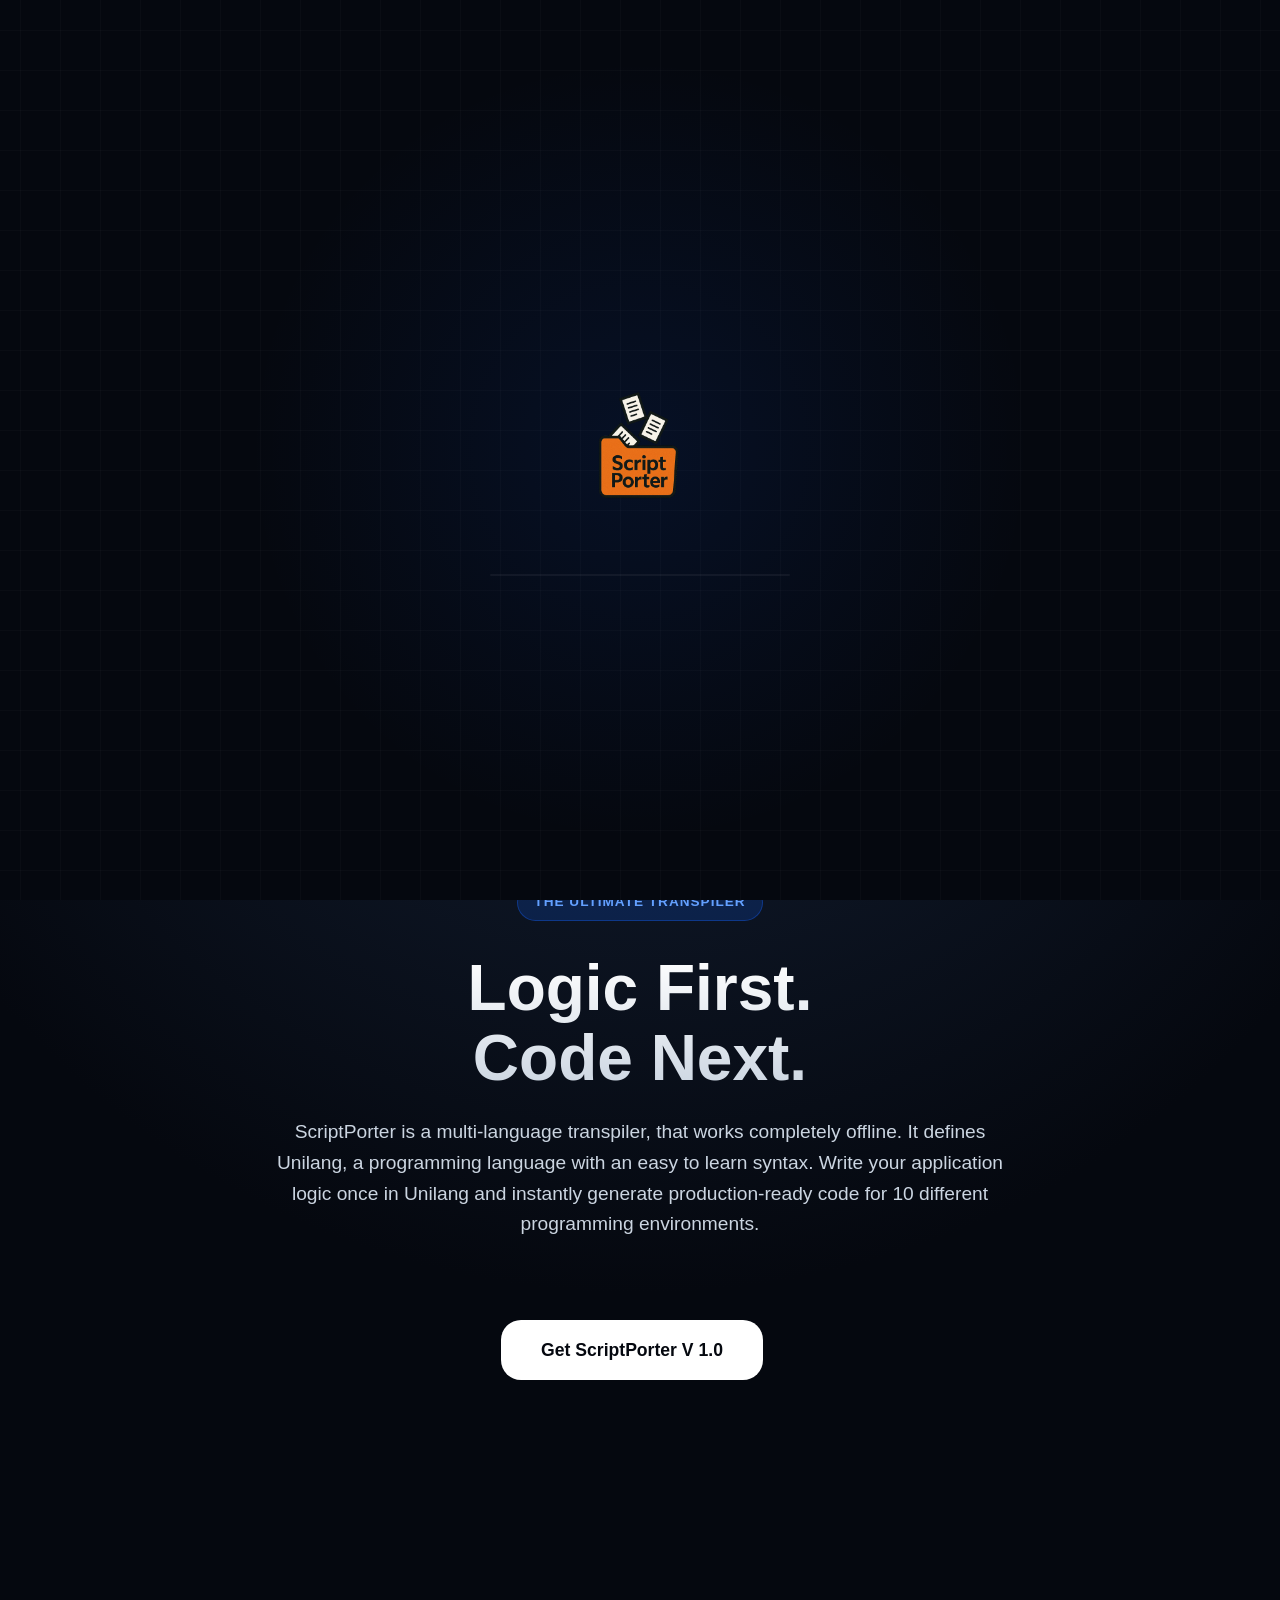
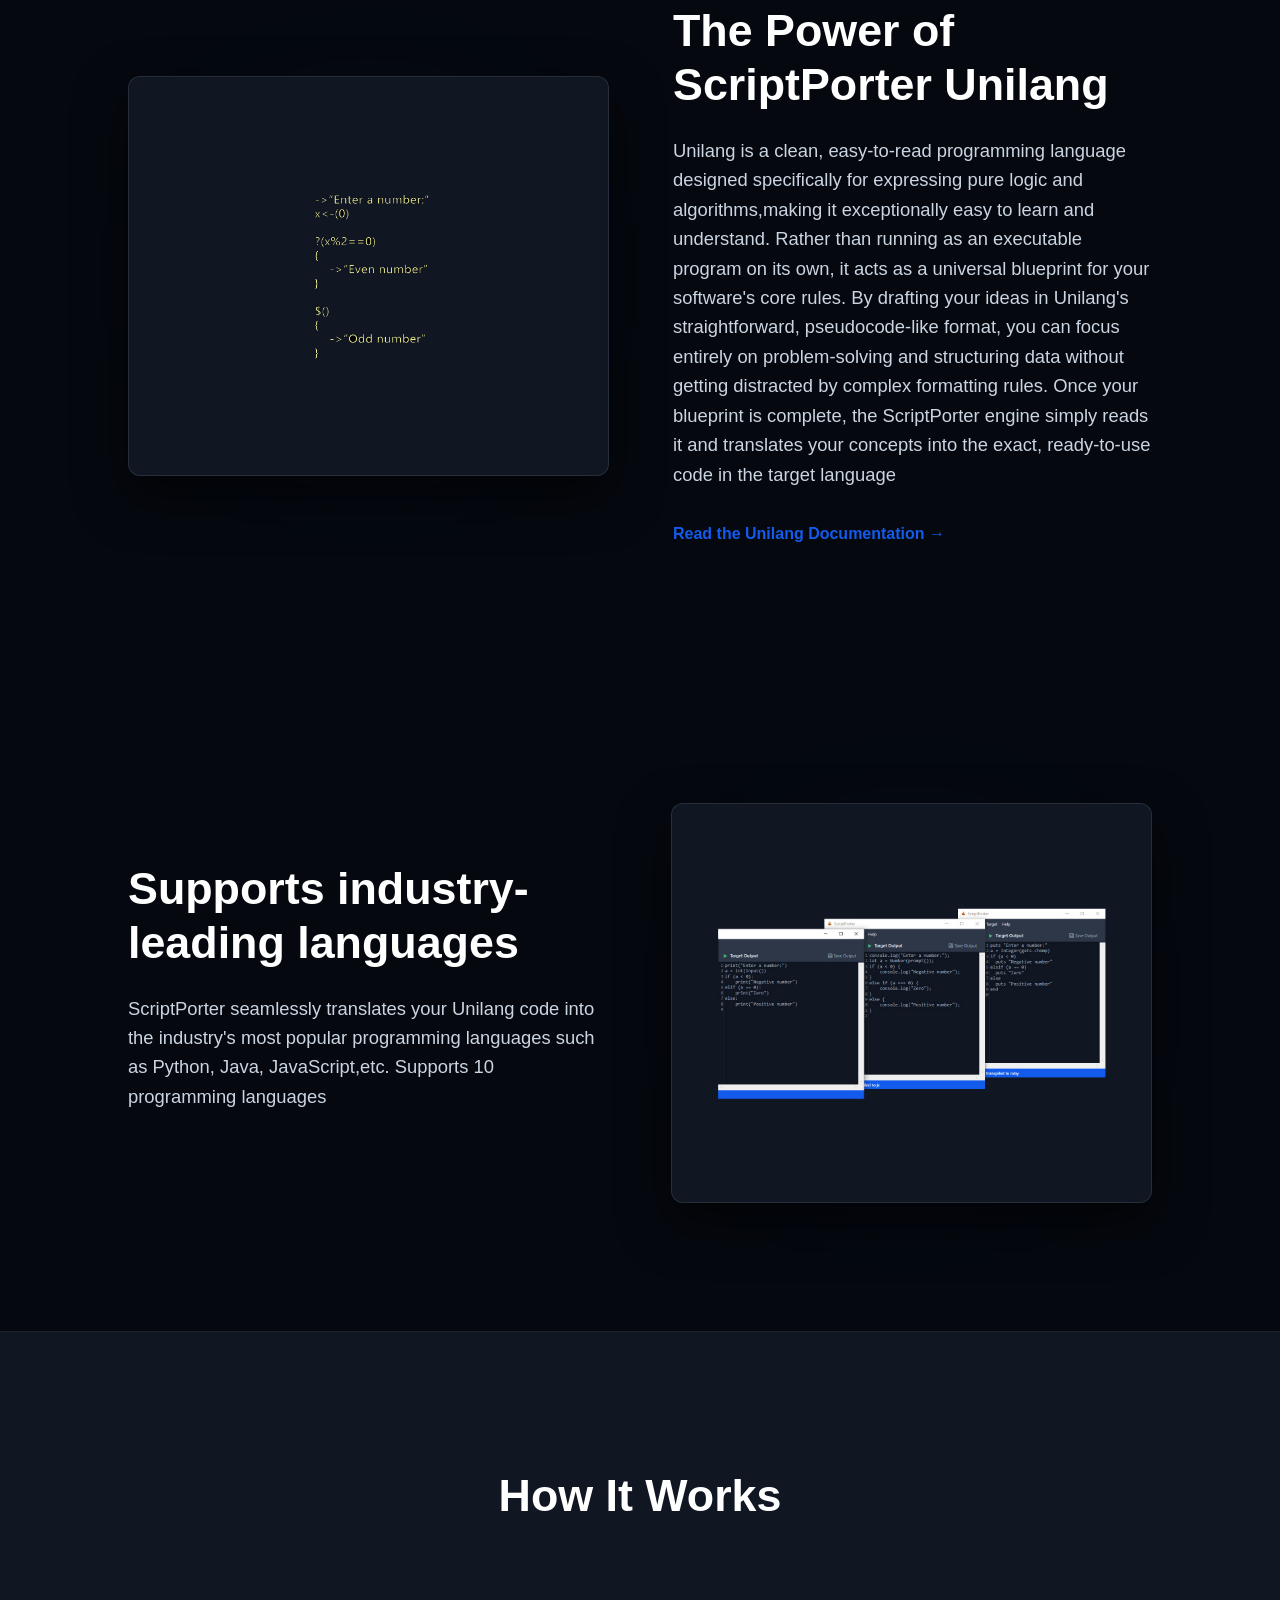
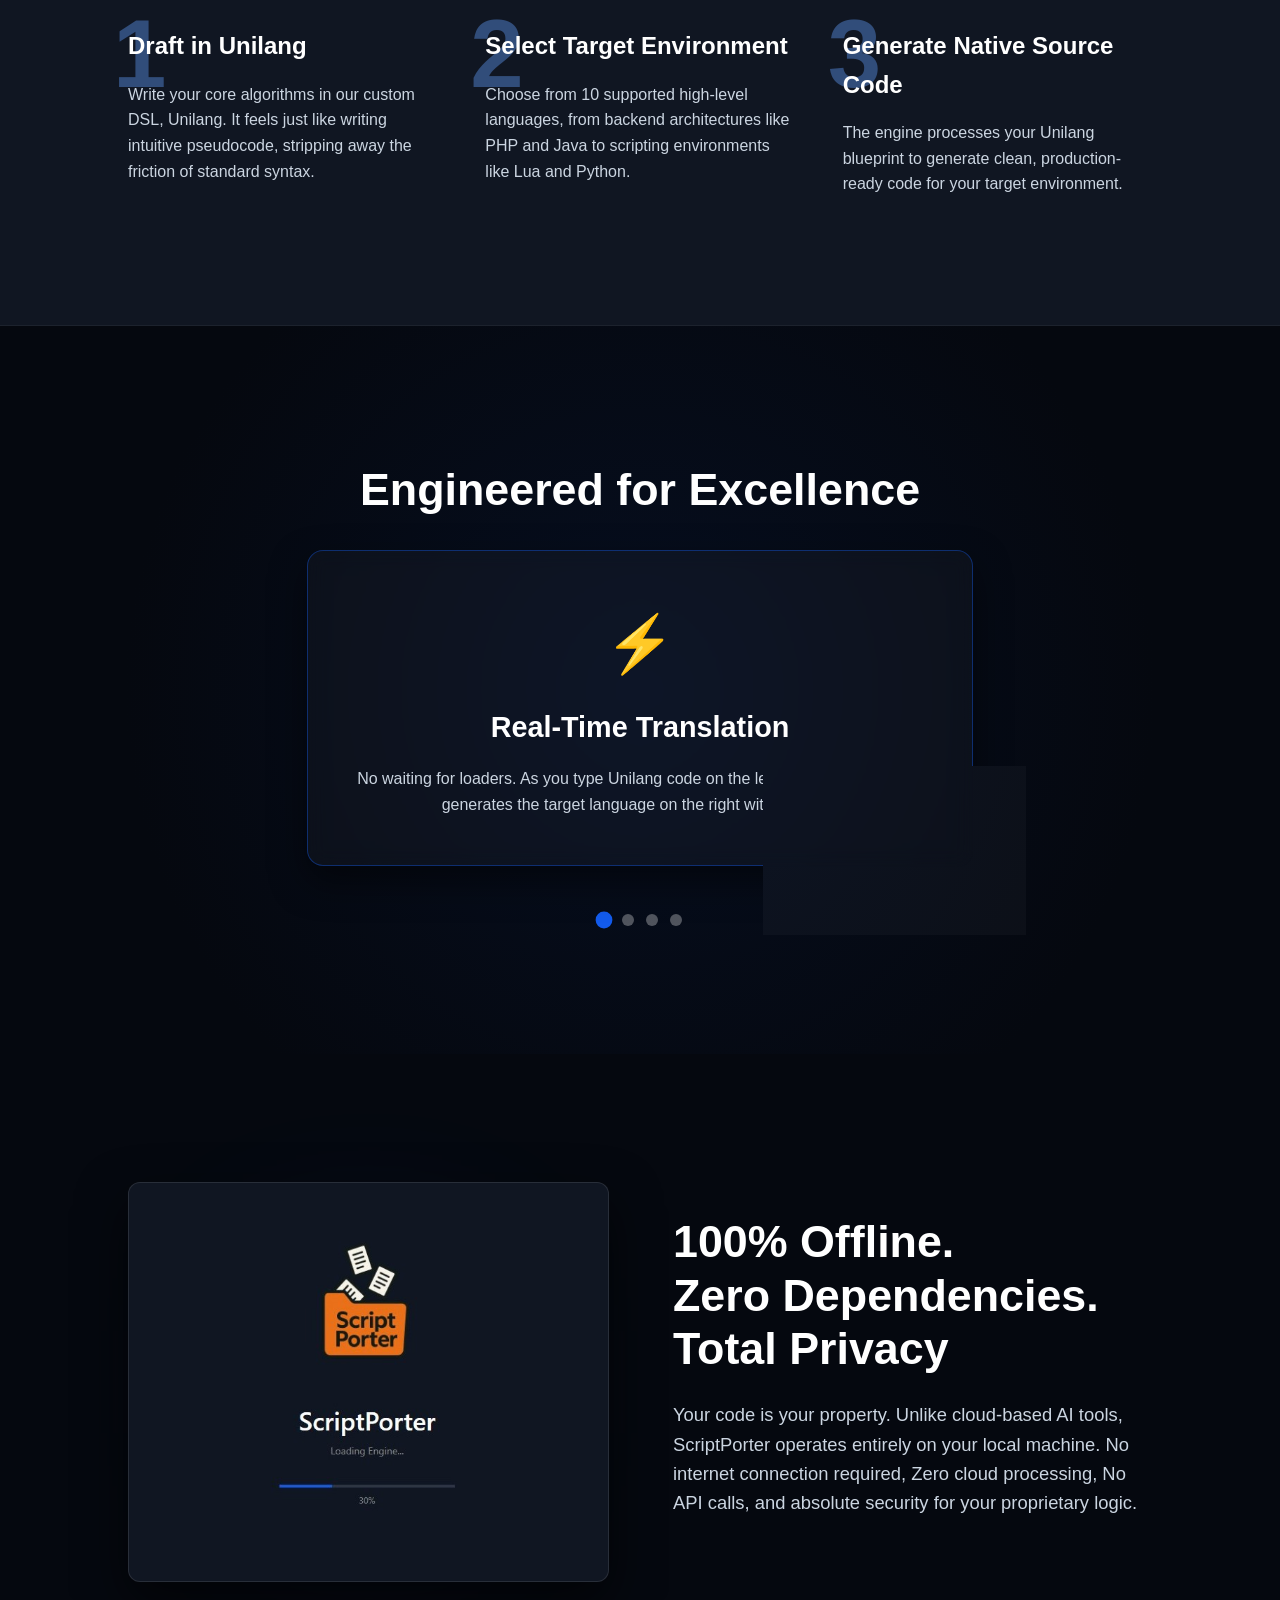
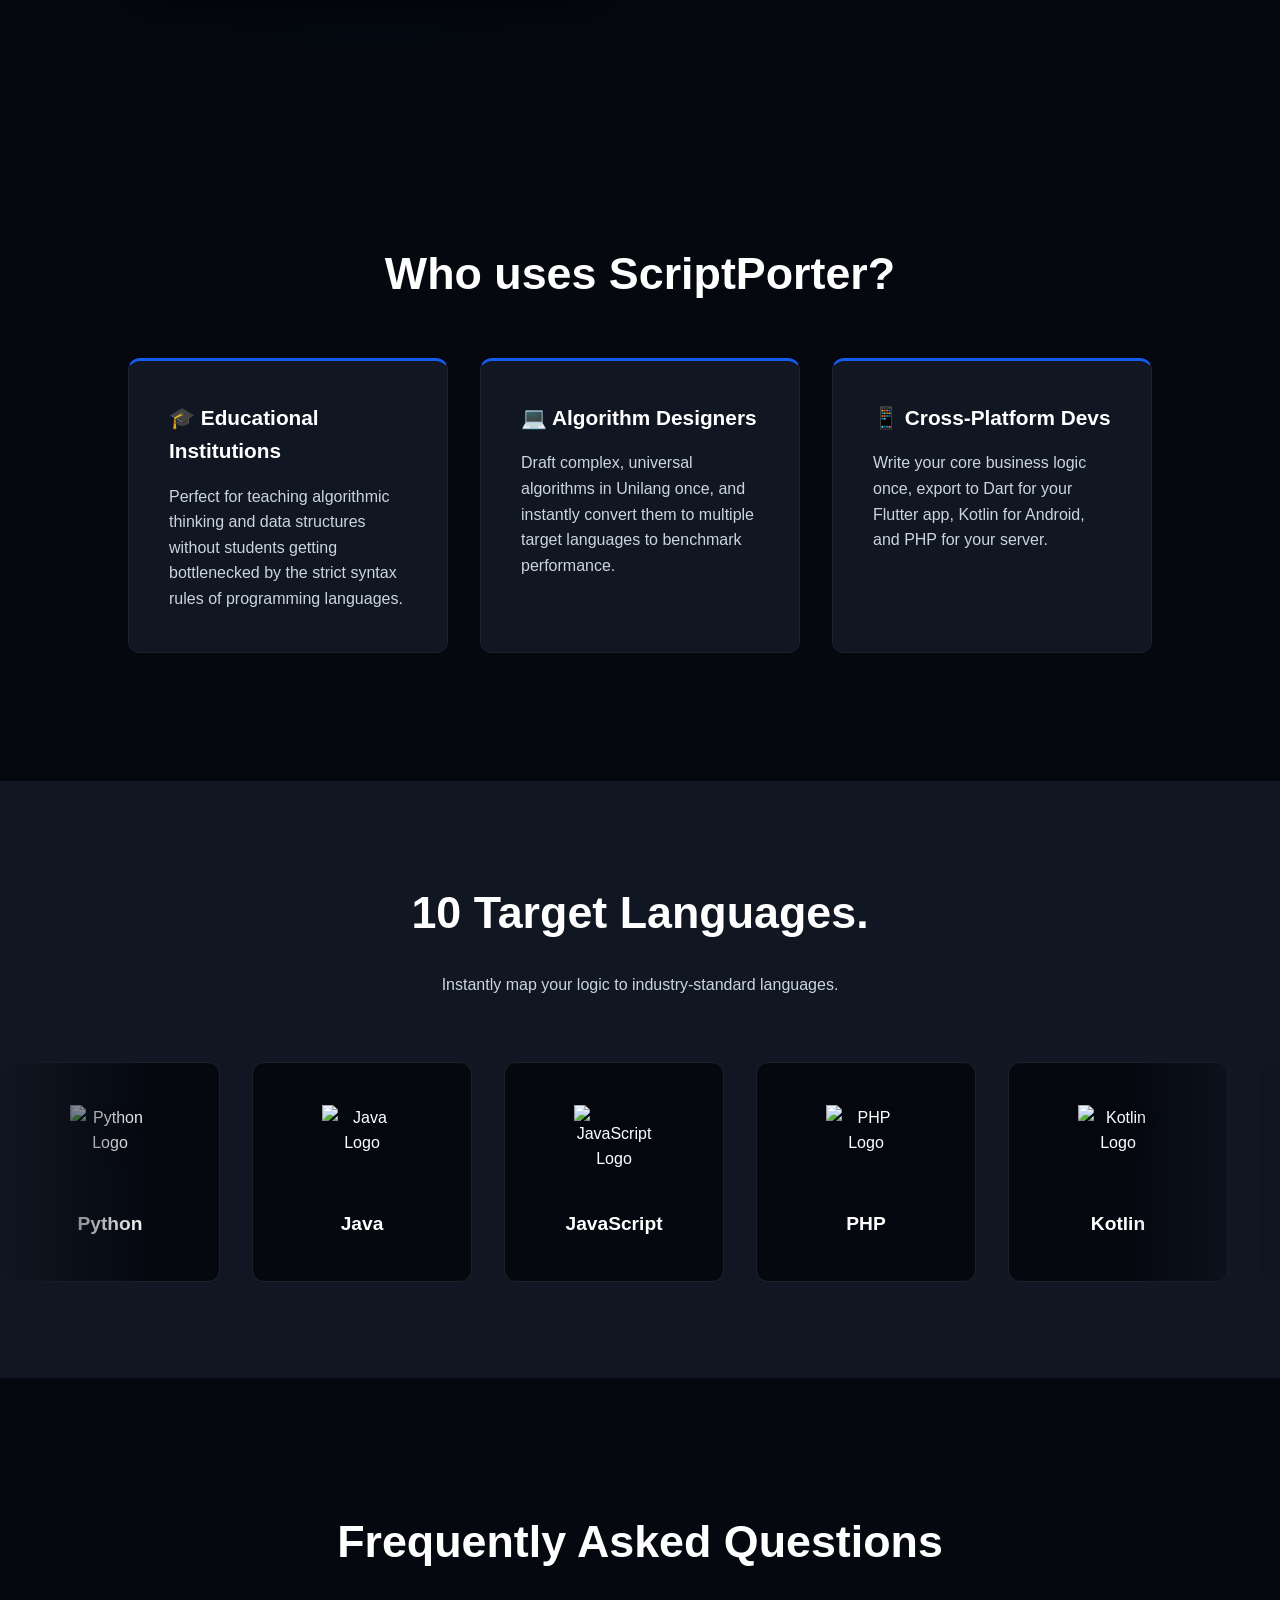
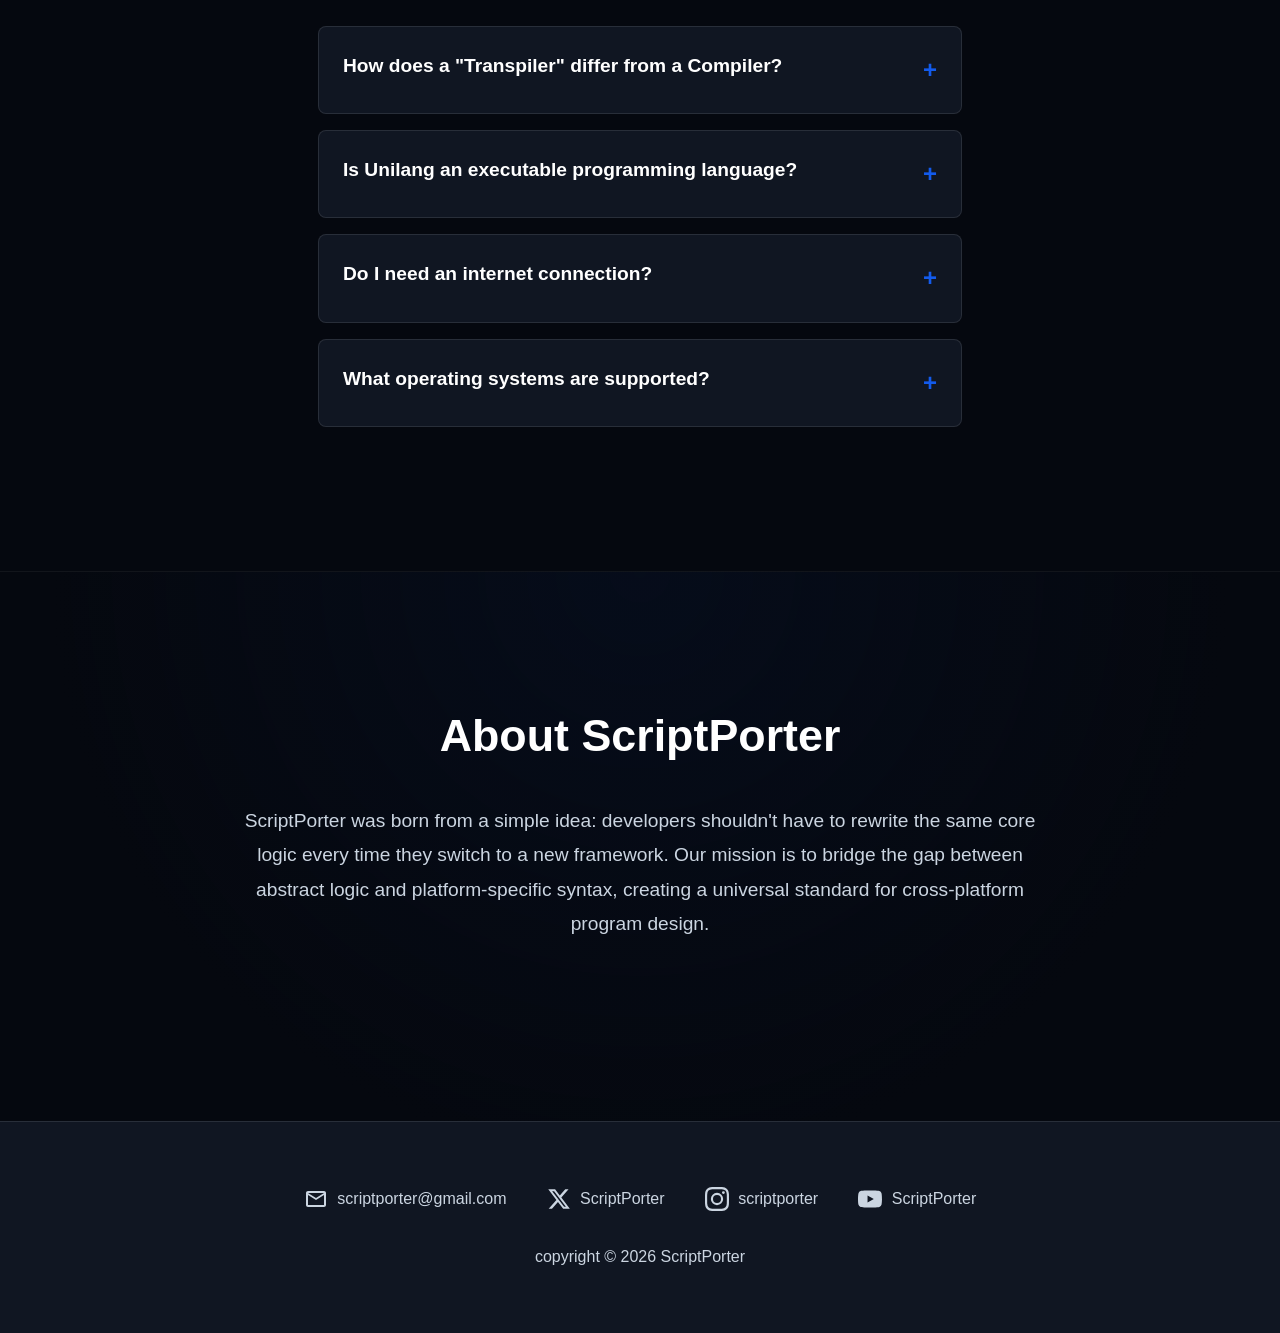
==== commit b290cae6: "Info update" ====
--- a/index.html
+++ b/index.html
@@ -728,7 +728,7 @@
             <p>However, if you would like to support a great cause, we encourage you to donate to the <strong>International Rescue Committee (IRC)</strong> to help families affected by crises around the world.</p>
             <div class="modal-actions">
                 <button class="btn-cancel" id="close-modal">Maybe Later</button>
-                <a href="https://help.rescue.org/donate" target="_blank" class="btn-proceed" id="proceed-donate">Proceed to IRC</a>
+                <a href="https://www.rescue.org/" target="_blank" class="btn-proceed" id="proceed-donate">Proceed to IRC</a>
             </div>
         </div>
     </div>
@@ -985,7 +985,7 @@
         
         <details>
             <summary>Do I need an internet connection?</summary>
-            <p>Not at all. ScriptPorter is 100% offline. The translation engine, lexer, and parser are completely self-contained within the .NET desktop application. You can transpile scripts forever while completely offline.</p>
+            <p>Not at all. ScriptPorter is 100% offline. The translation engine, lexer, and parser are completely self-contained within the desktop application. You can transpile scripts forever while completely offline.</p>
         </details>
 
         <details>
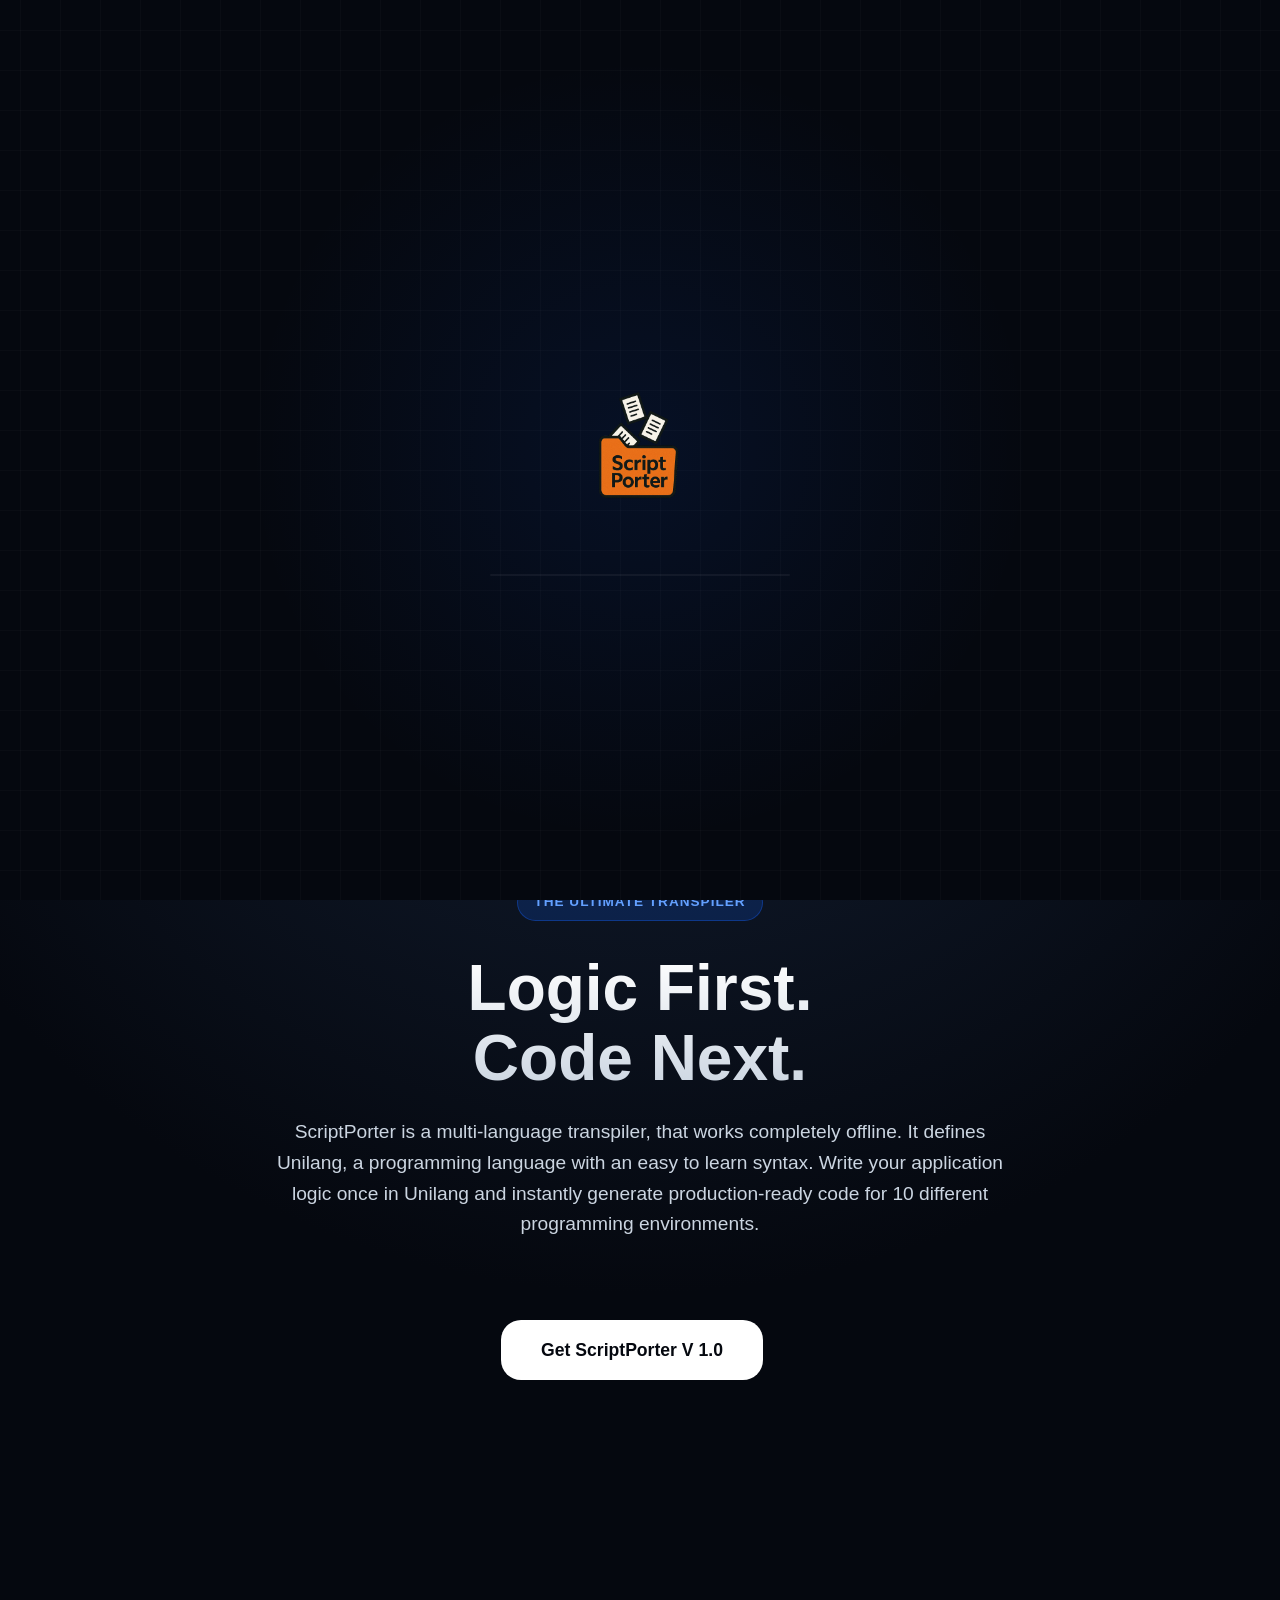
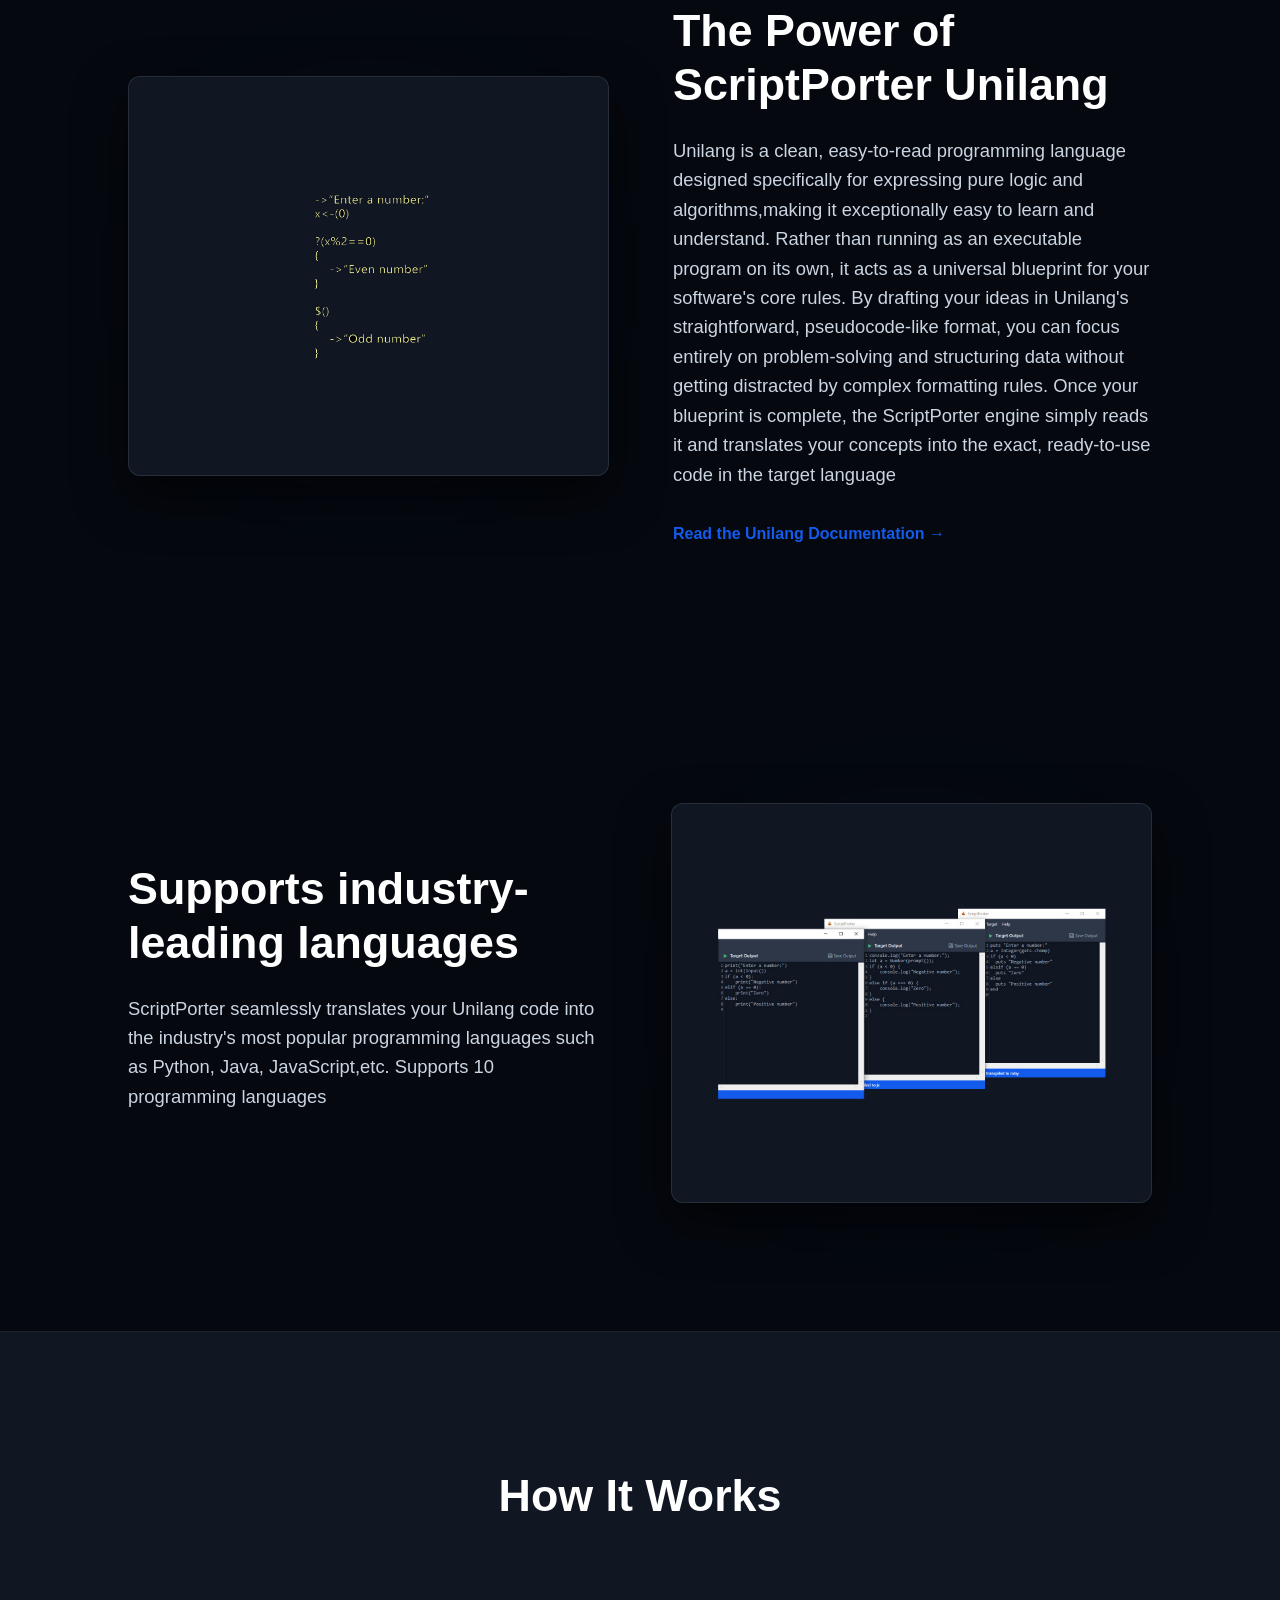
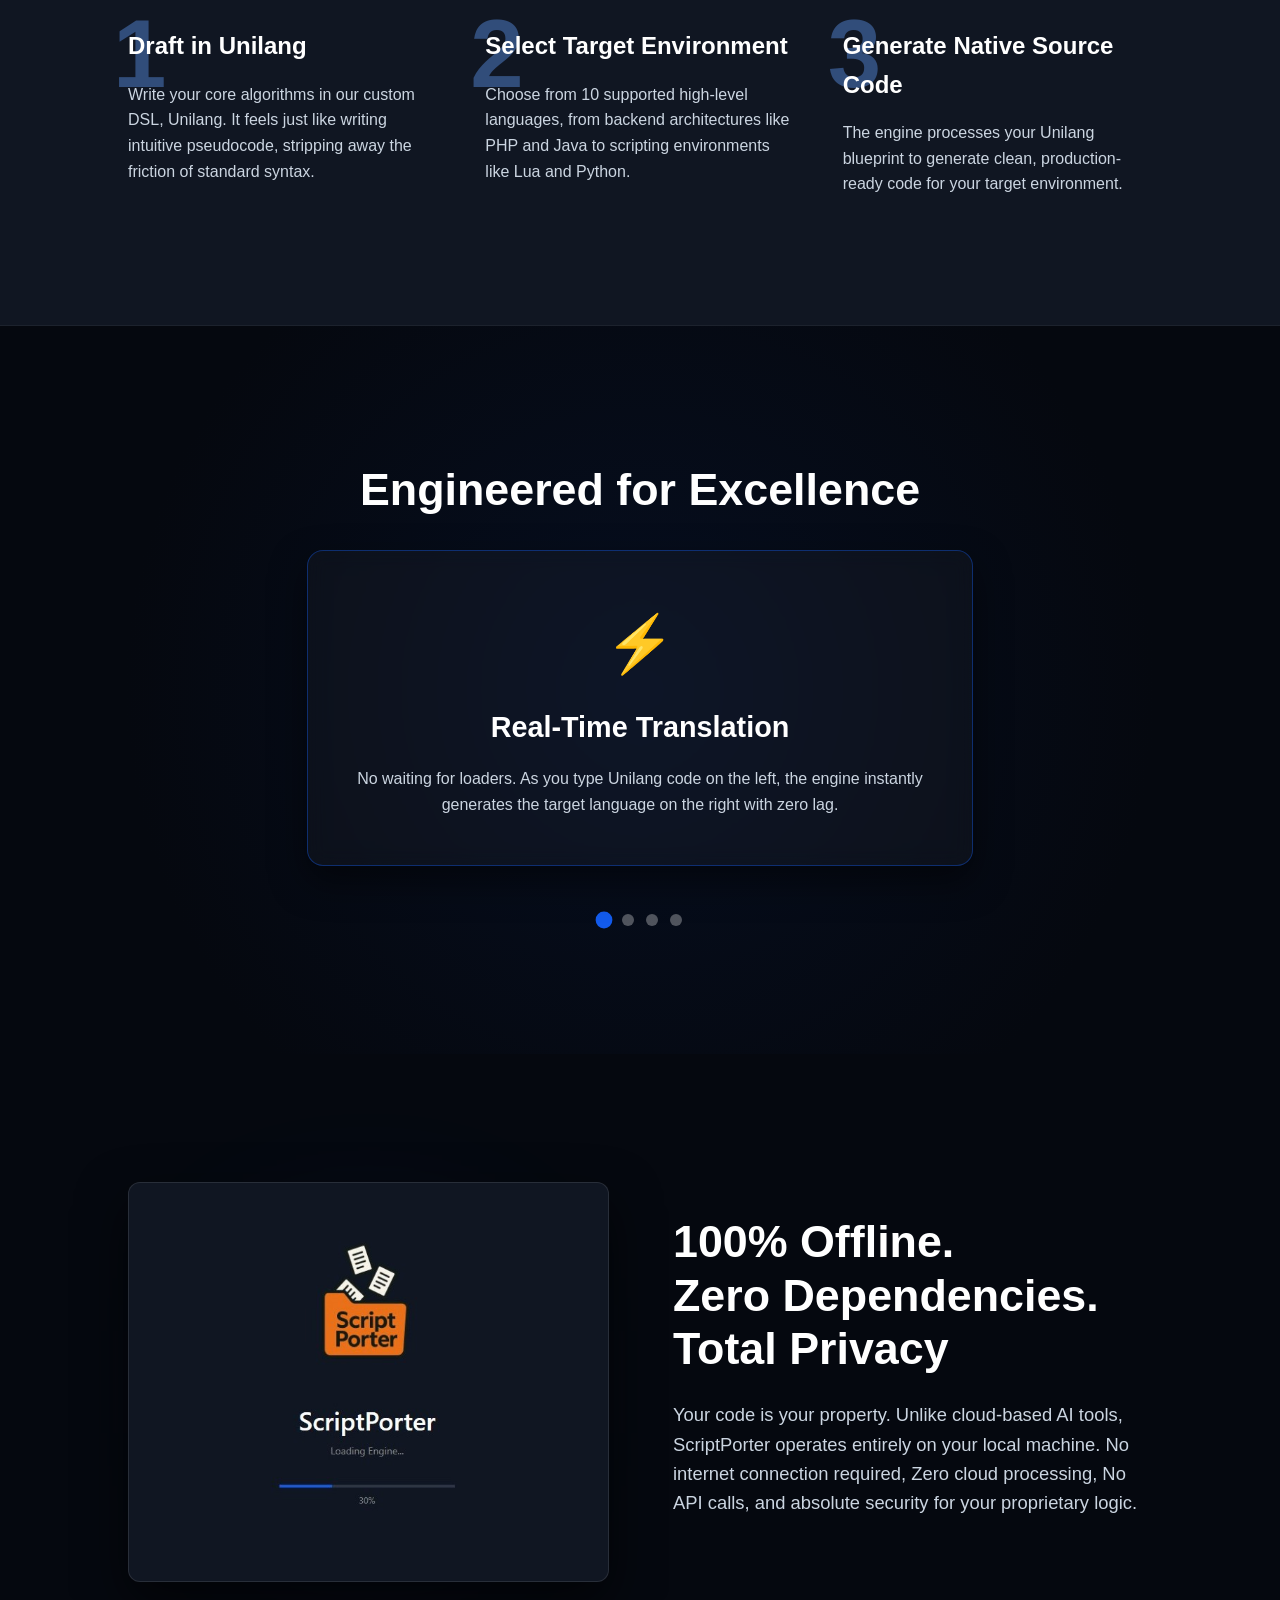
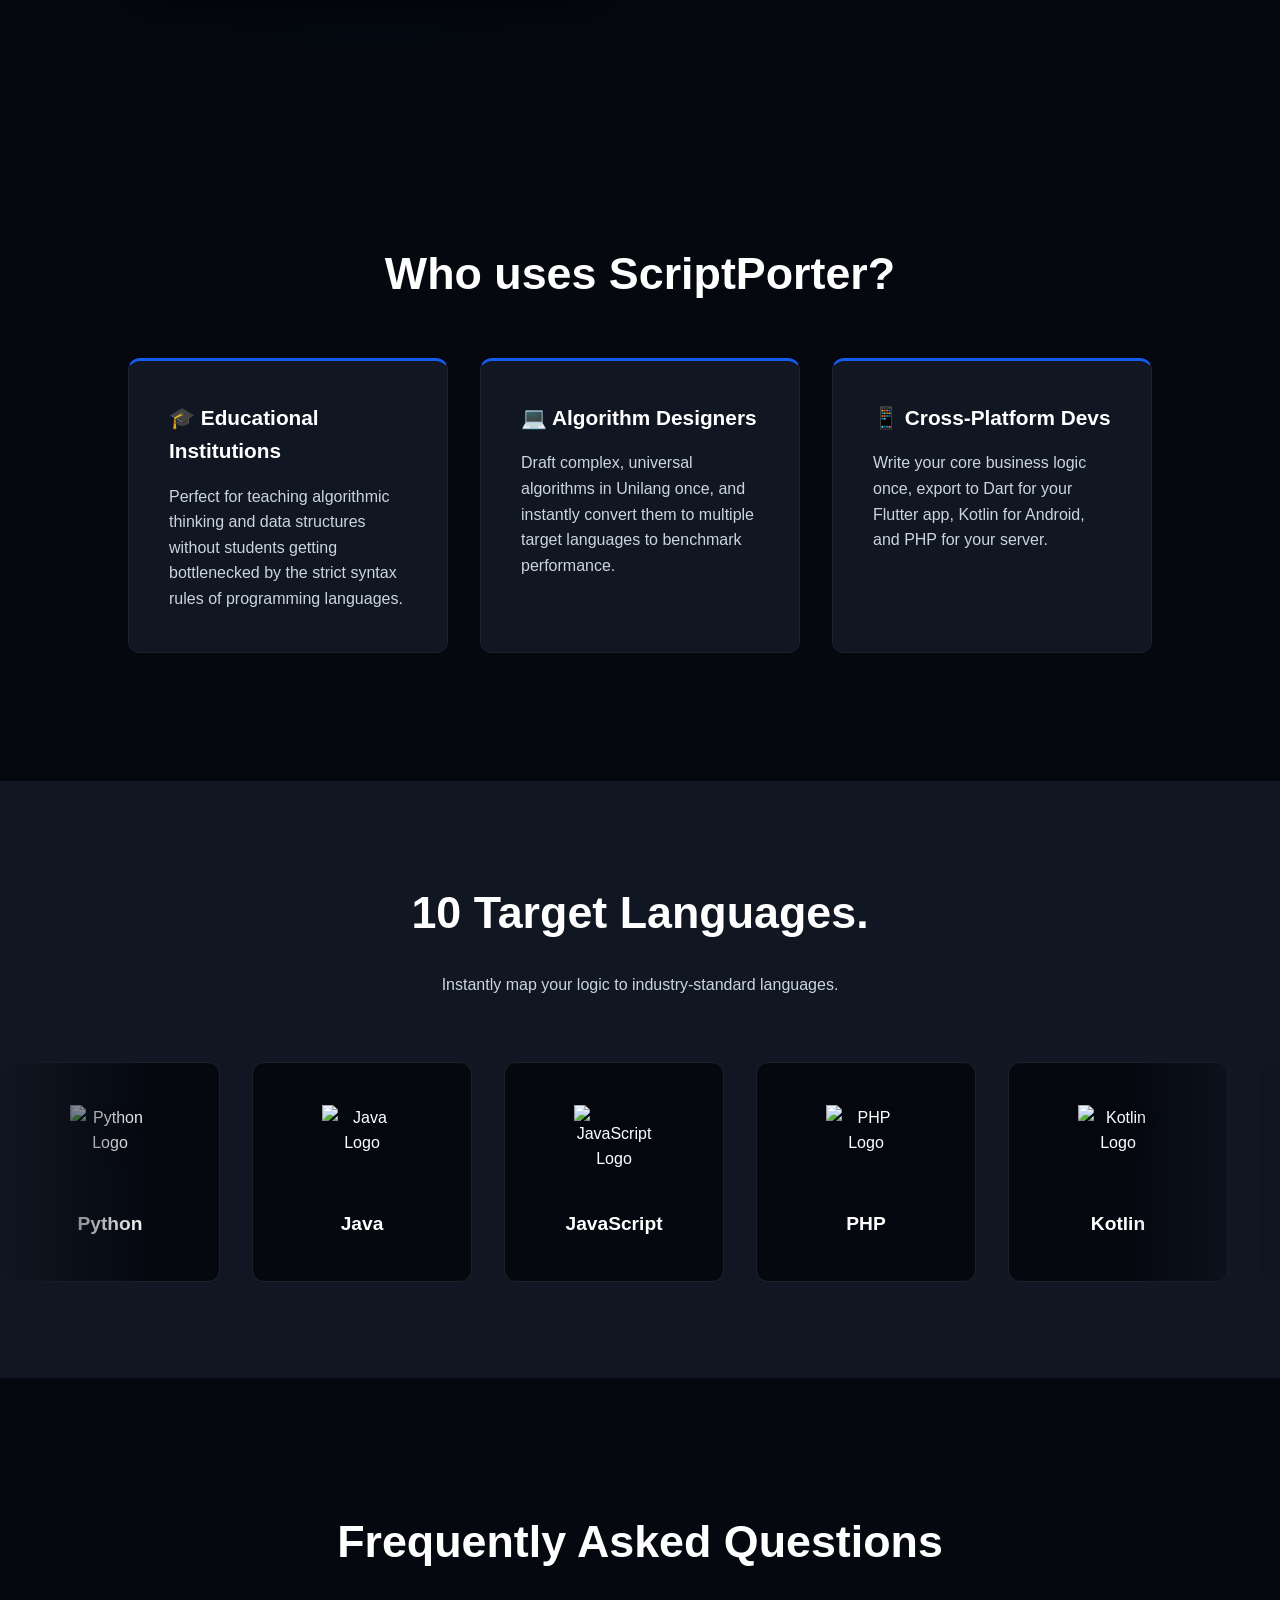
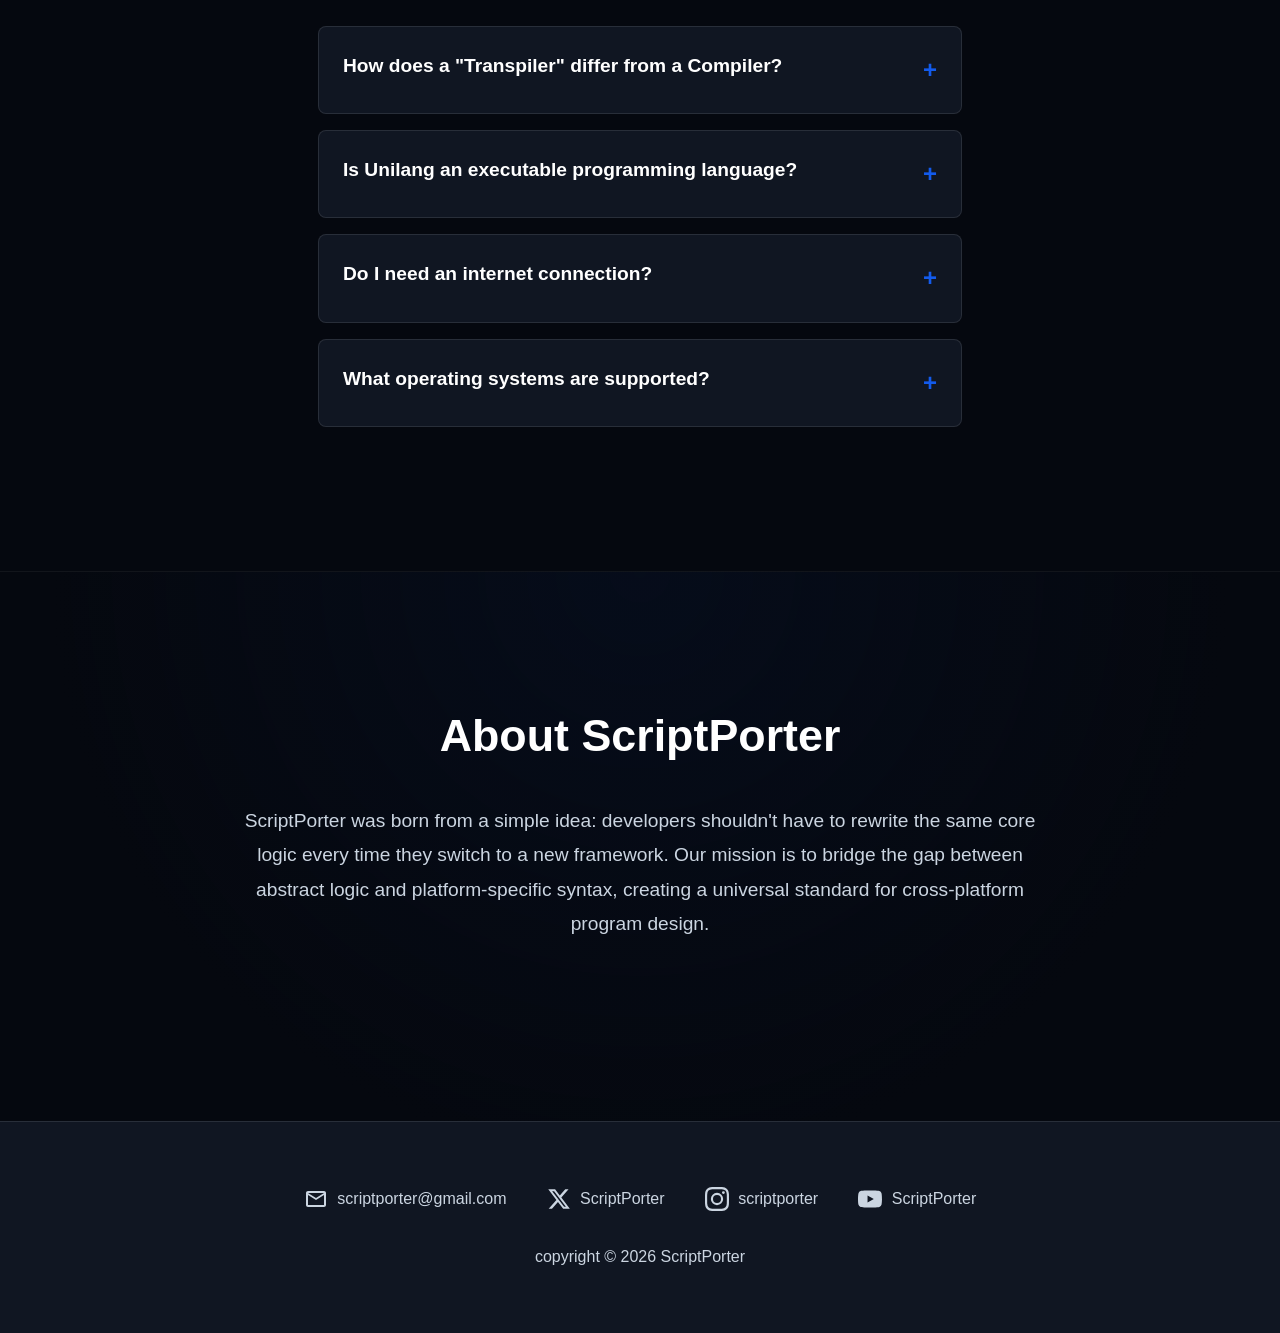
==== commit 2449dbd5: "Navigation button update" ====
--- a/index.html
+++ b/index.html
@@ -753,7 +753,7 @@
 
     <div class="mobile-nav-overlay" id="mobile-nav">
         <a href="#about" class="mobile-link">About</a>
-        <a href="Documentation.pdf" target="_blank" class="mobile-link btn-blue">Get Unilang</a>
+        <a href="unilang.html" target="_blank" class="mobile-link btn-blue">Get Unilang</a>
         <a href="#donate" class="mobile-link donate-trigger">Donate</a>
         <a href="download.html" class="mobile-link btn-download">Download Free</a>
     </div>
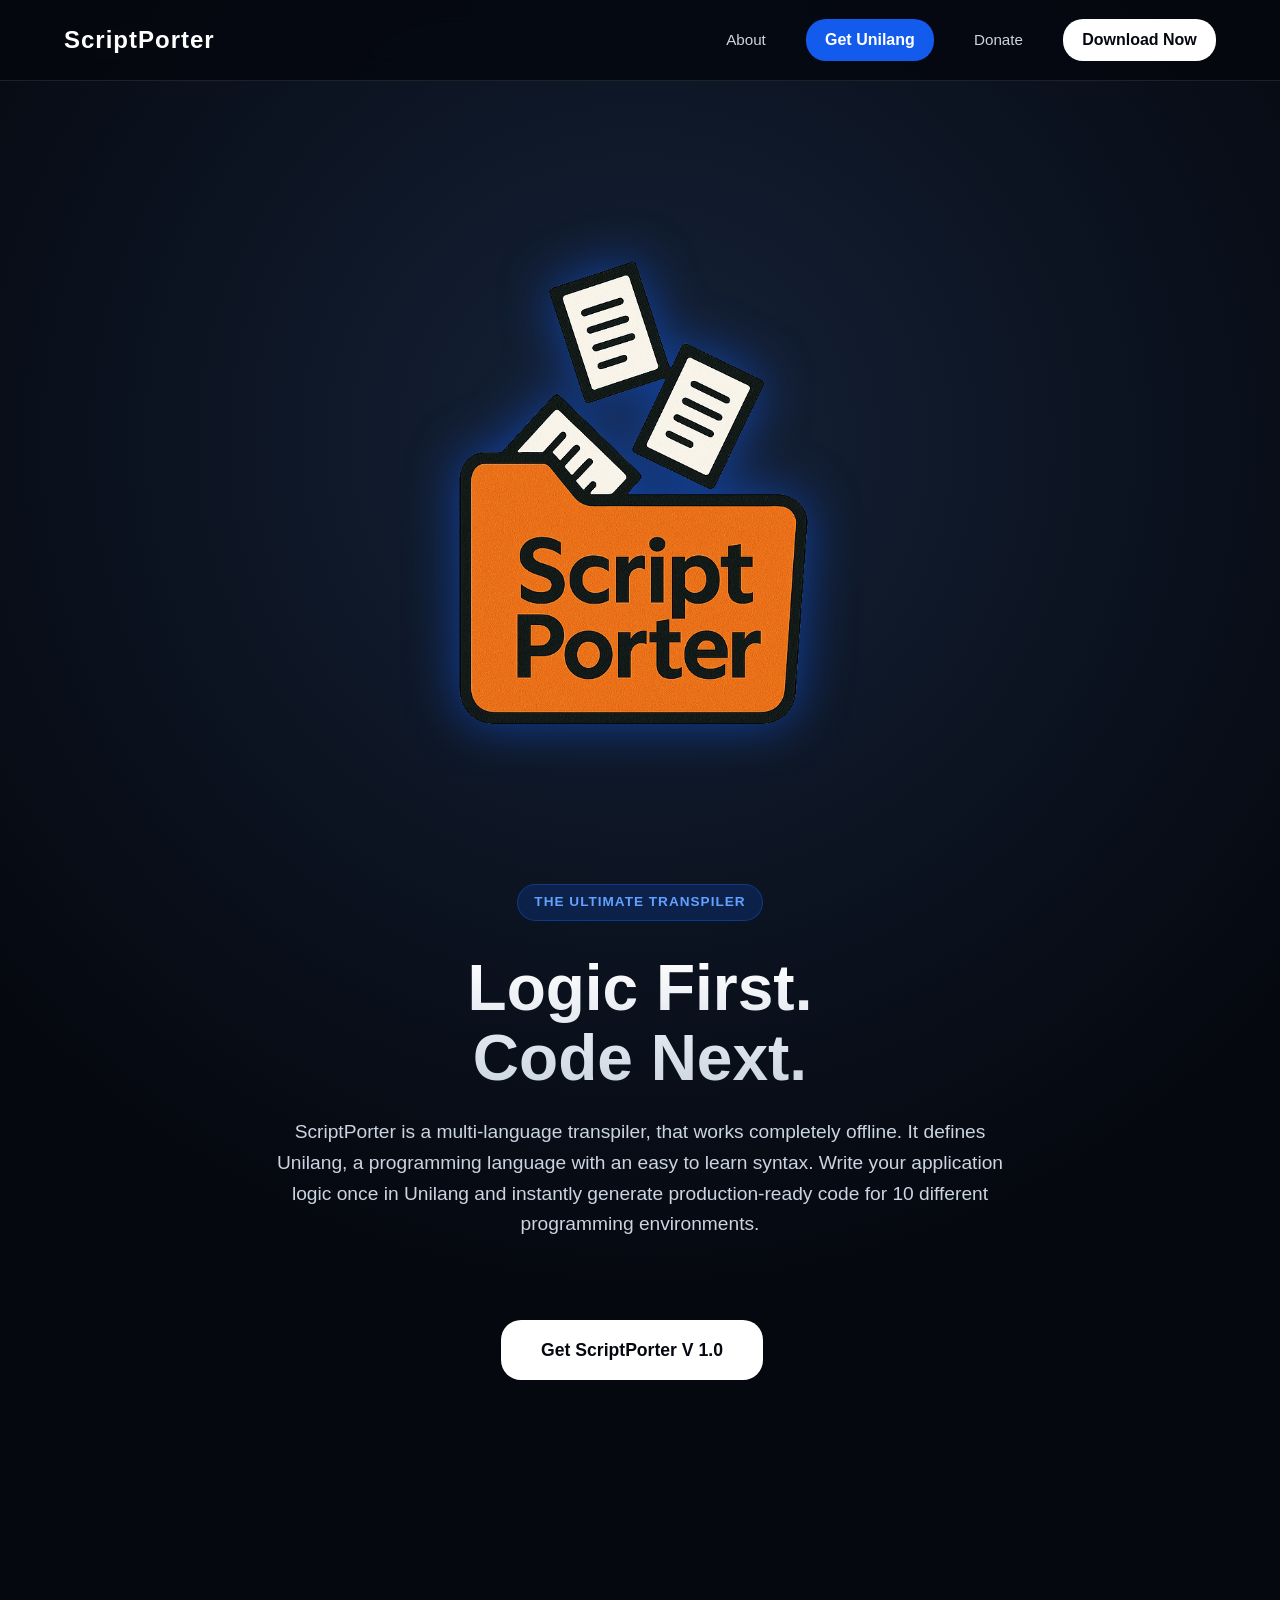
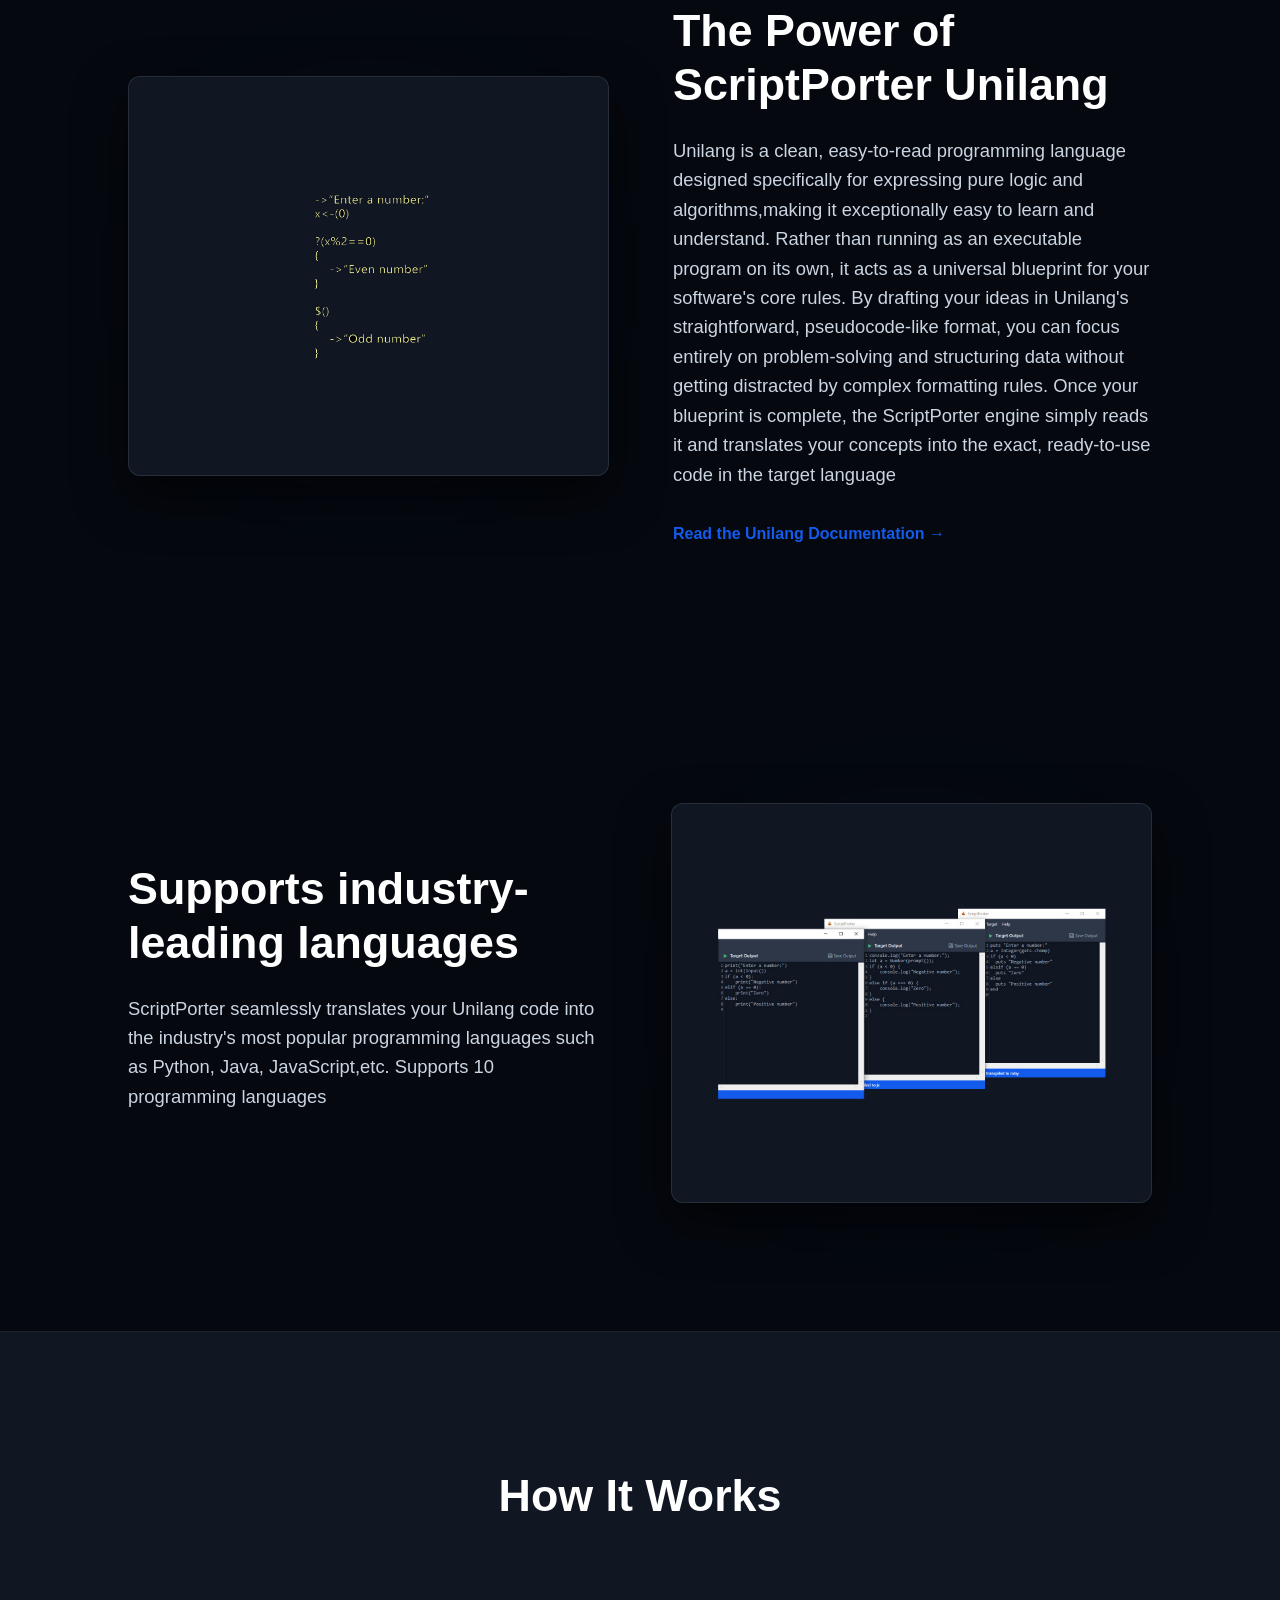
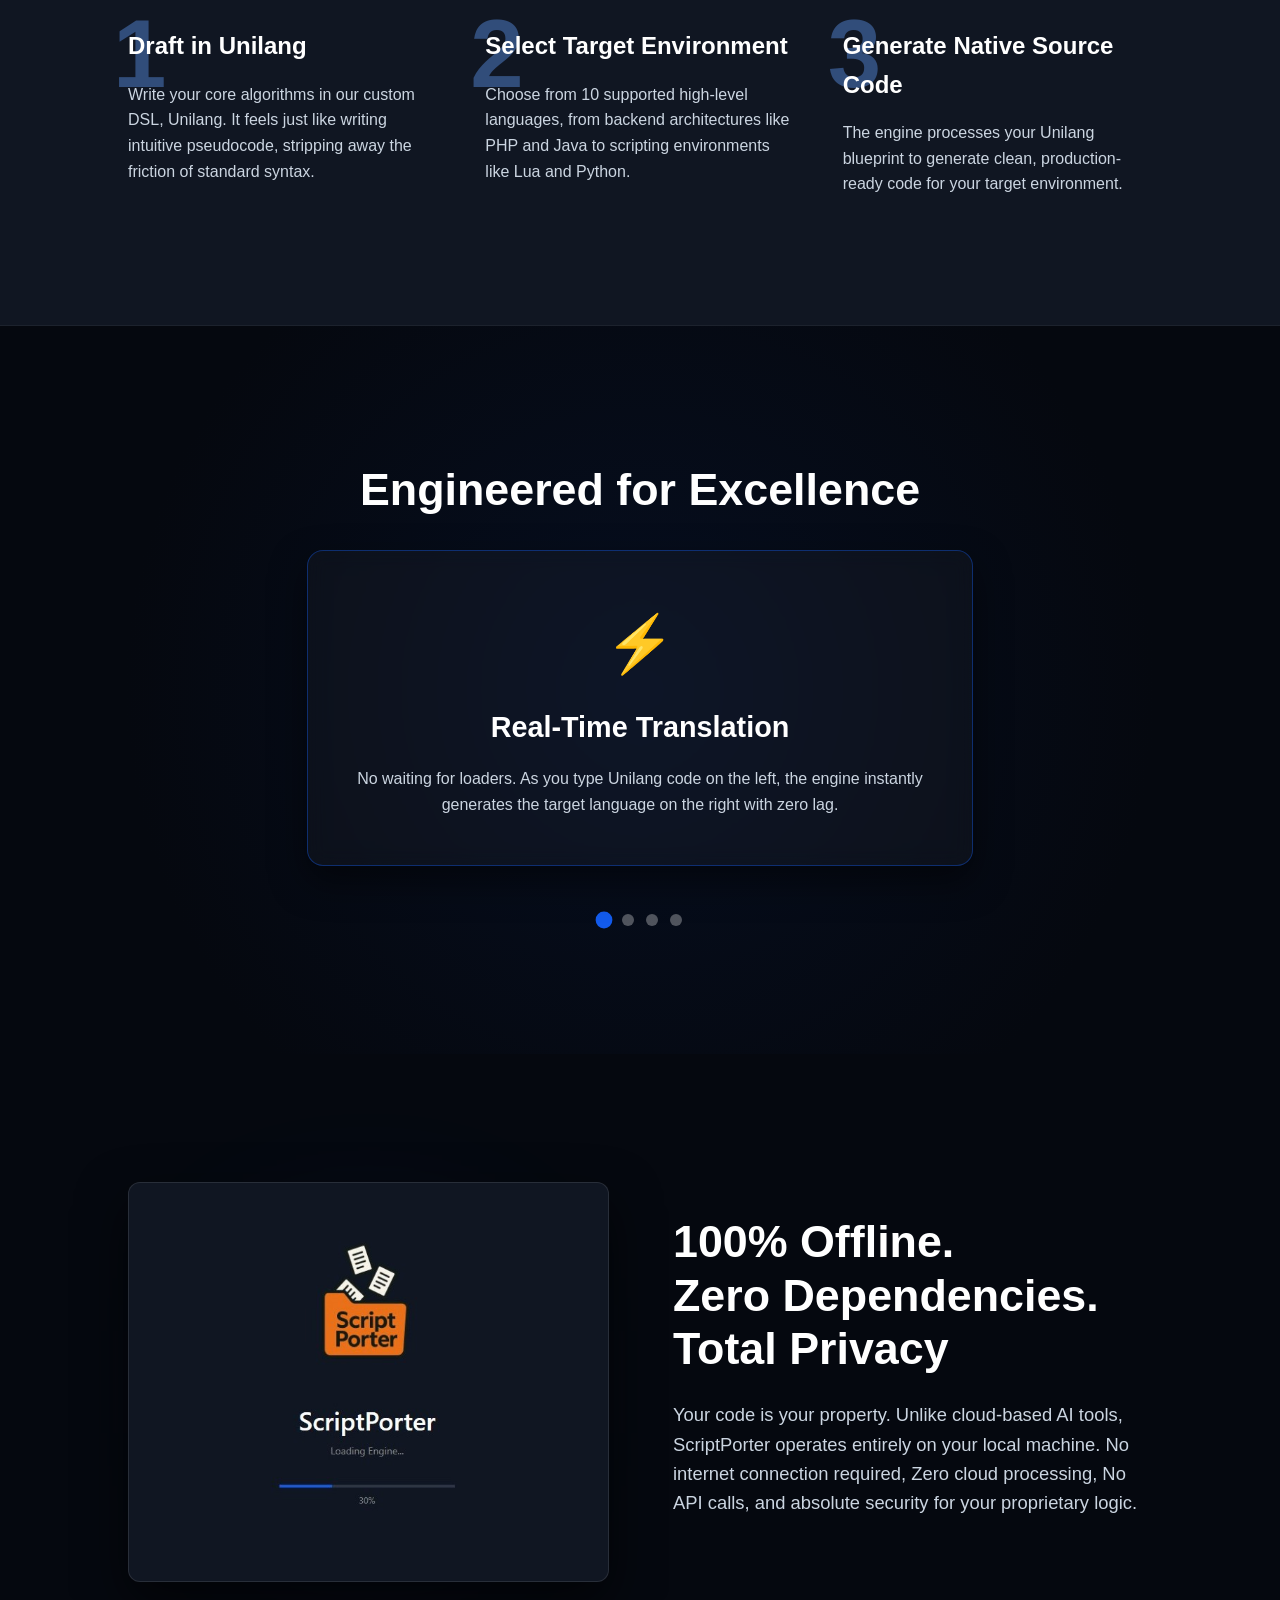
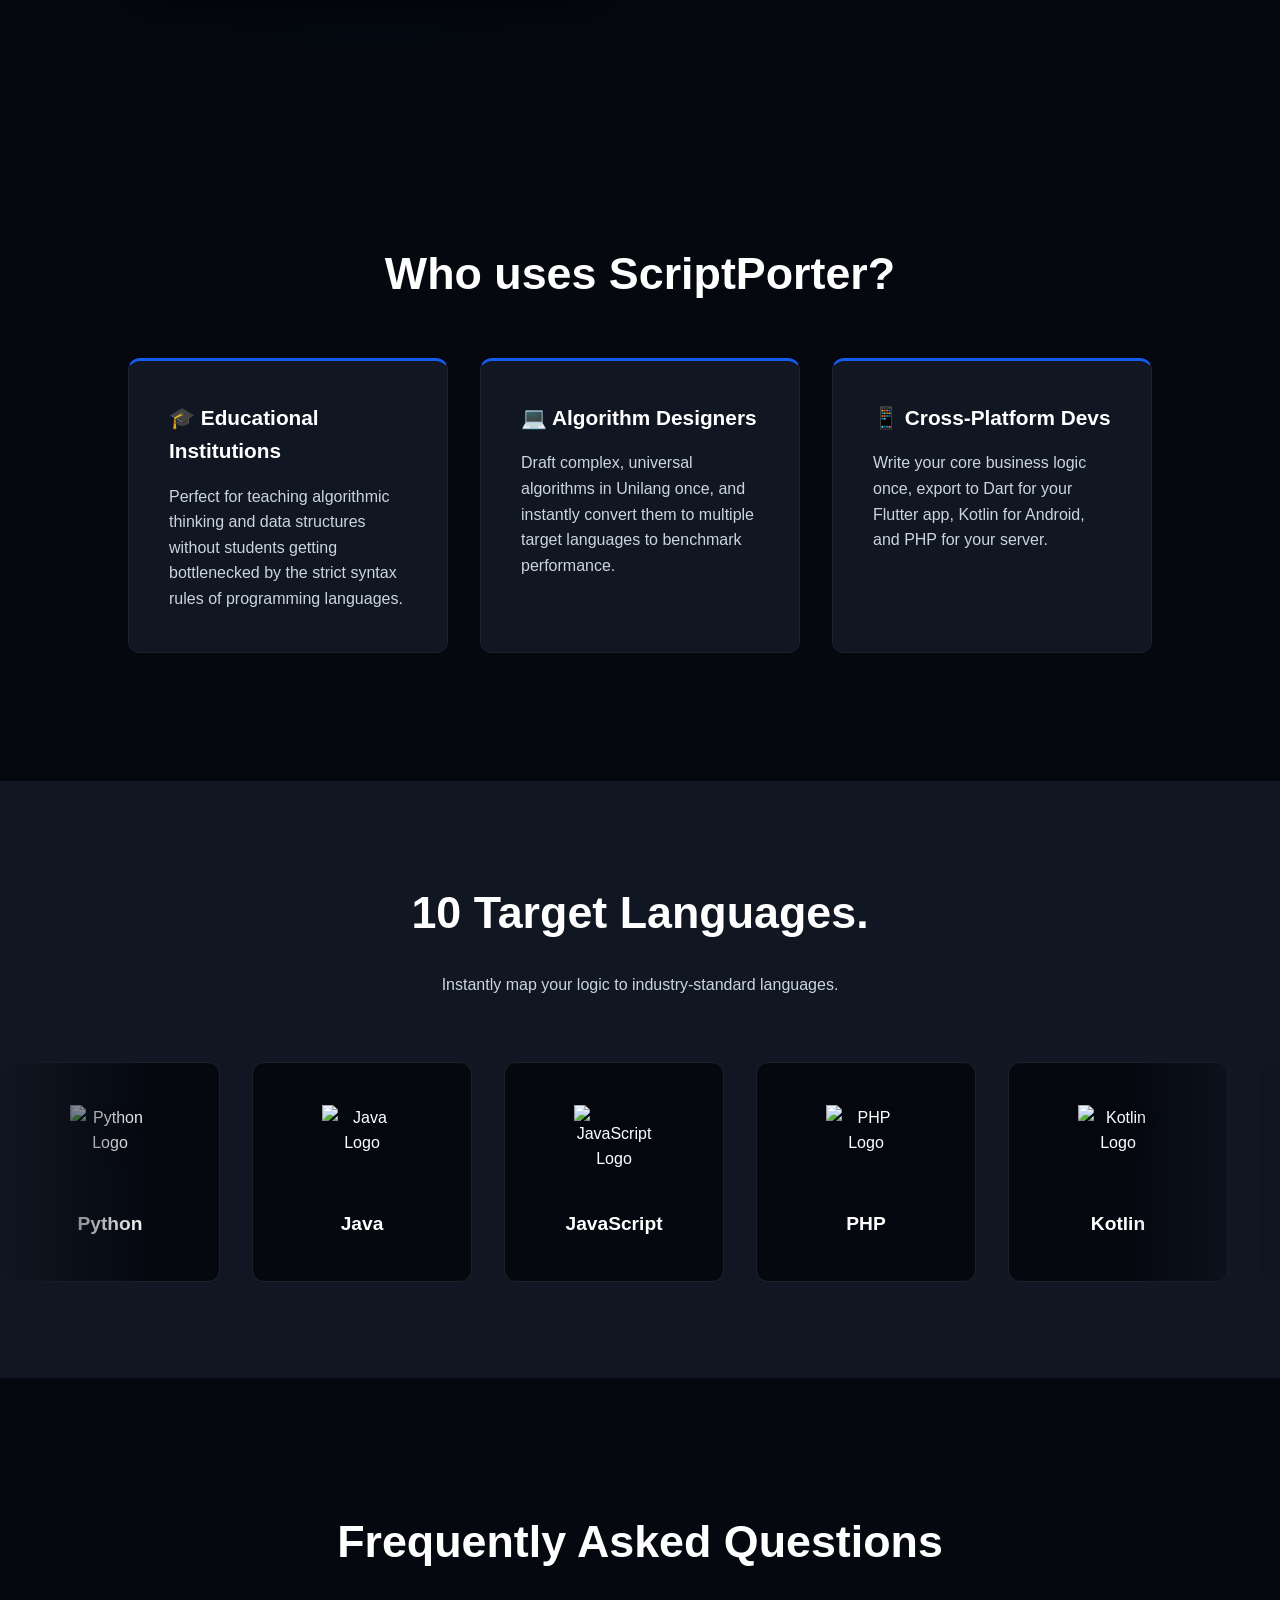
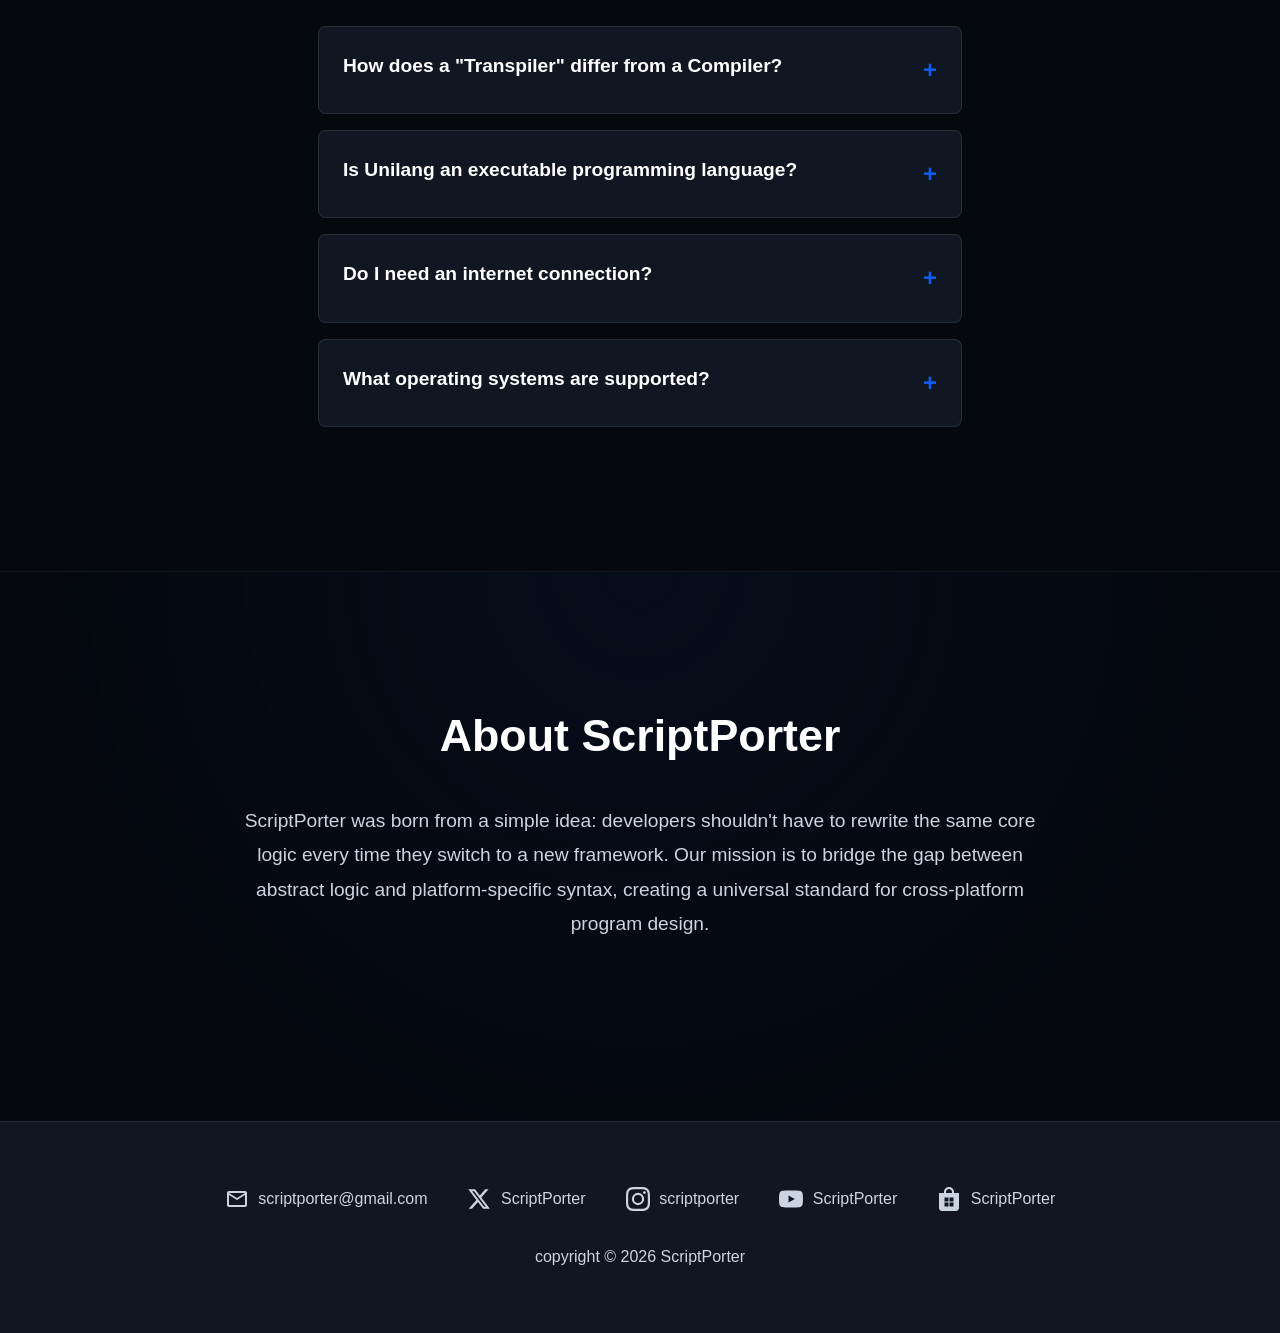
==== commit 208c47e6: "Added MS store in social section" ====
--- a/index.html
+++ b/index.html
@@ -1018,6 +1018,11 @@
             </a>
             <a href="https://www.youtube.com/@ScriptPorter" title="YouTube" target="_blank" class="social-link-item">
                 <svg class="social-icon" viewBox="0 0 24 24"><path d="M23.498 6.186a3.016 3.016 0 0 0-2.122-2.136C19.505 3.545 12 3.545 12 3.545s-7.505 0-9.377.505A3.017 3.017 0 0 0 .502 6.186C0 8.07 0 12 0 12s0 3.93.502 5.814a3.016 3.016 0 0 0 2.122 2.136c1.871.505 9.376.505 9.376.505s7.505 0 9.377-.505a3.015 3.015 0 0 0 2.122-2.136C24 15.93 24 12 24 12s0-3.93-.502-5.814zM9.545 15.568V8.432L15.818 12l-6.273 3.568z"/></svg>
+                <span>ScriptPorter</span>
+            </a>
+
+            <a href="https://apps.microsoft.com/search/publisher?name=ScriptPorter" title="Microsoft Store" target="_blank" rel="noopener noreferrer" class="social-link-item">
+                <svg class="social-icon" viewBox="0 0 24 24"><path fill-rule="evenodd" d="M17 6V5c0-2.76-2.24-5-5-5S7 2.24 7 5v1H2v15c0 1.66 1.34 3 3 3h14c1.66 0 3-1.34 3-3V6h-5zM9 5c0-1.66 1.34-3 3-3s3 1.34 3 3v1H9V5zm2.5 9.5h-4v-4h4v4zm5 0h-4v-4h4v4zm-5 5h-4v-4h4v4zm5 0h-4v-4h4v4z"/></svg>
                 <span>ScriptPorter</span>
             </a>
 
